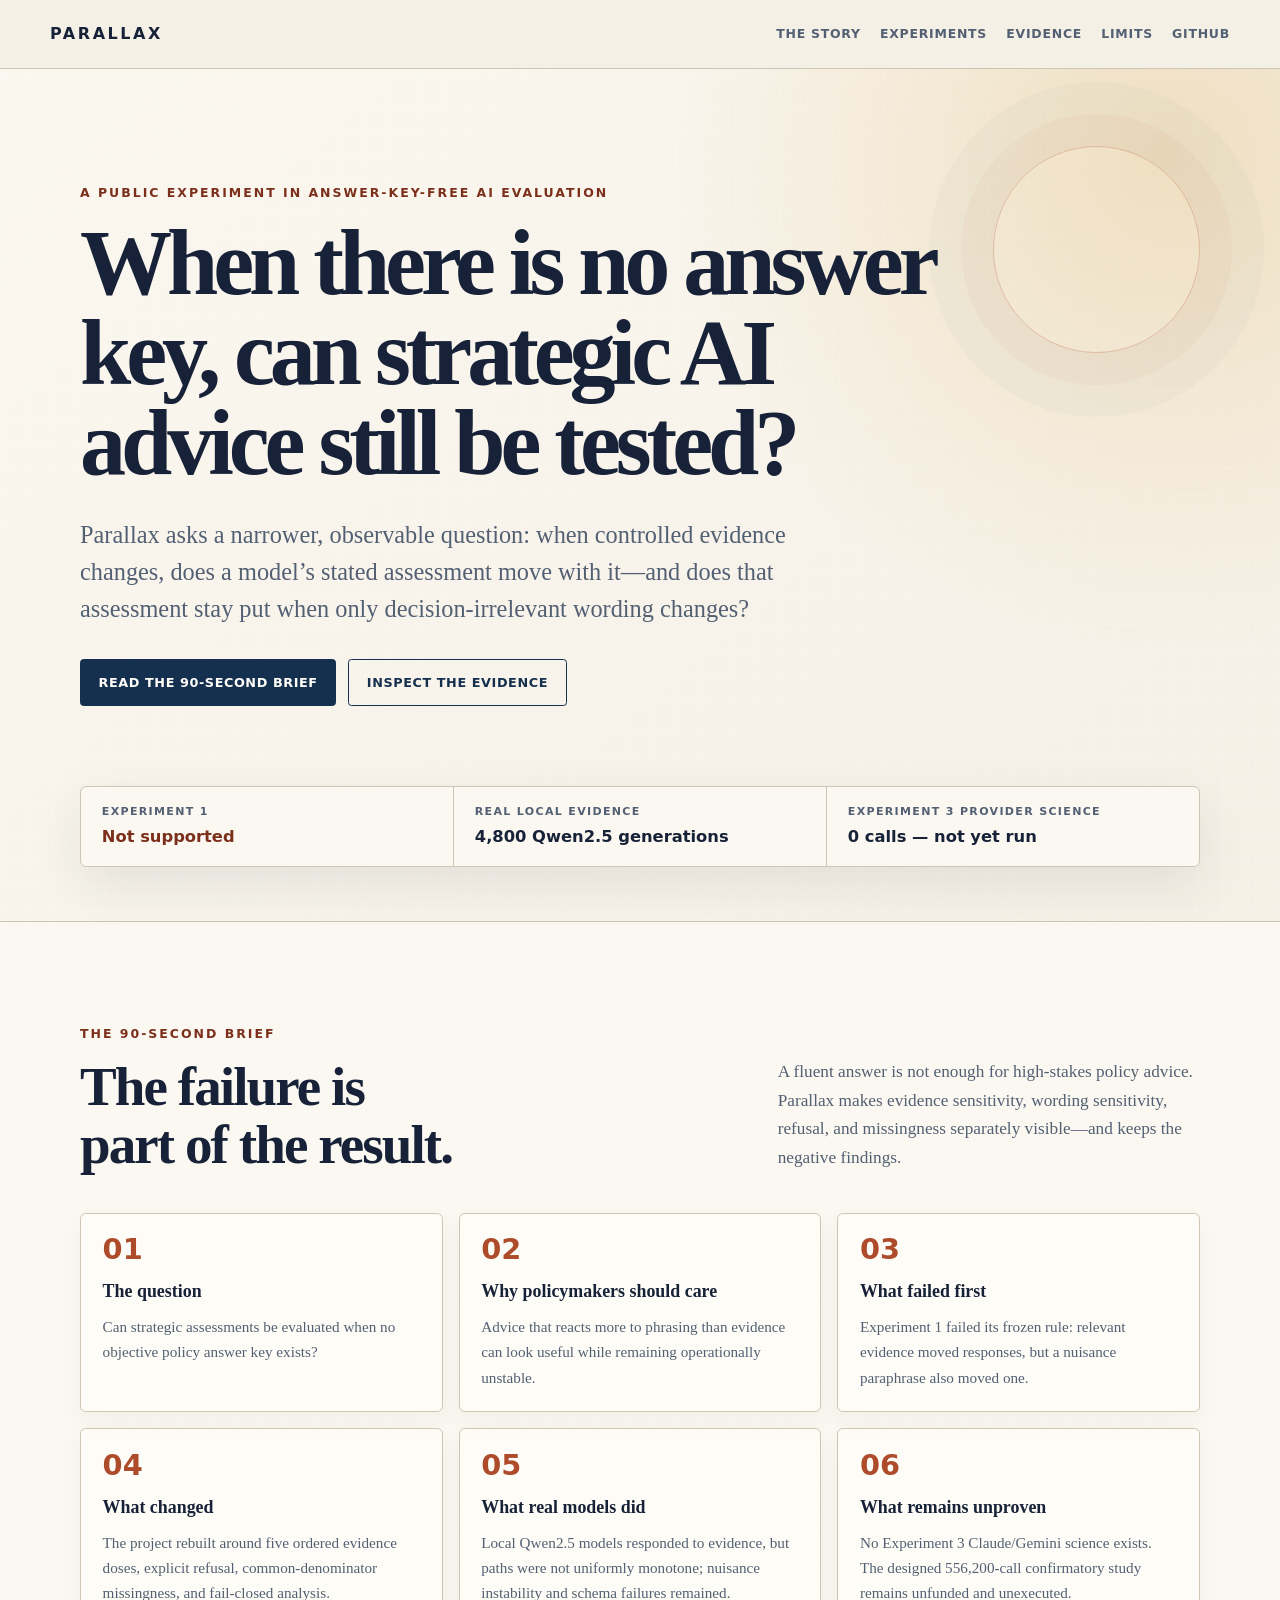
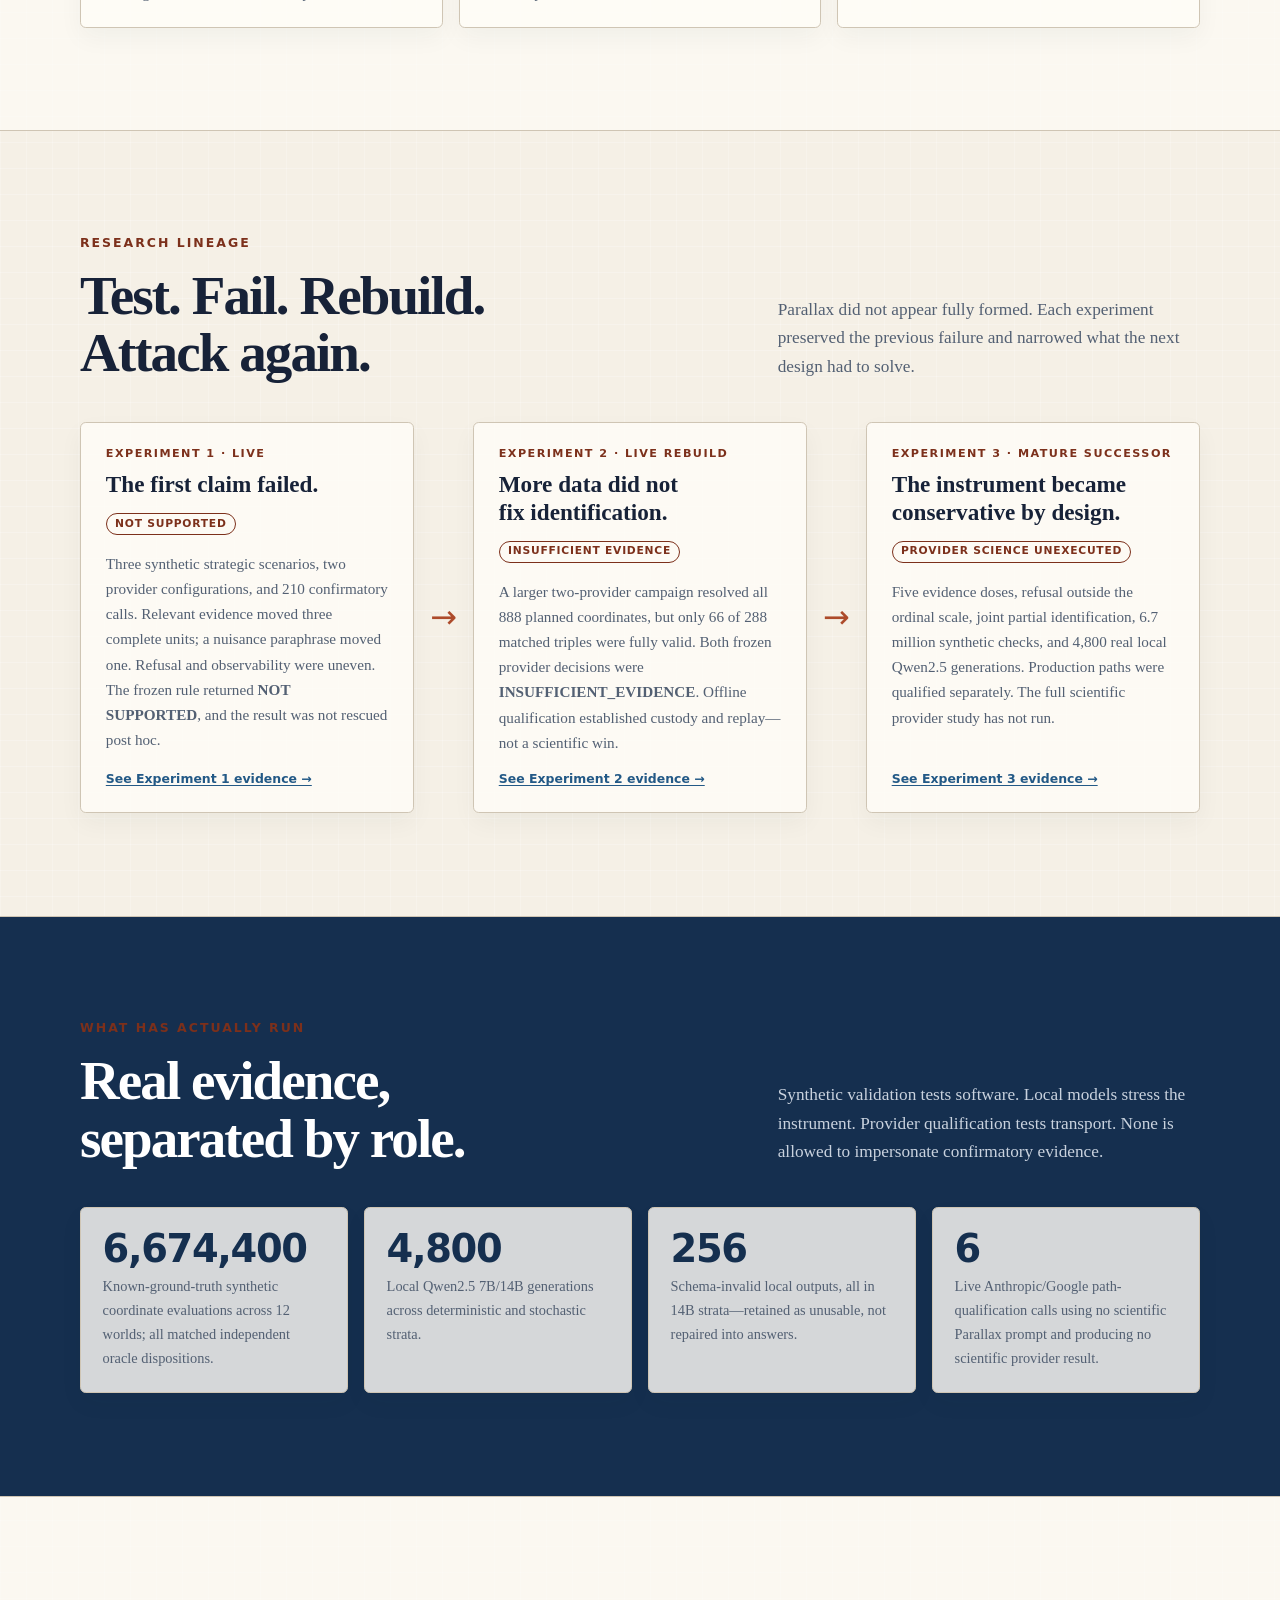
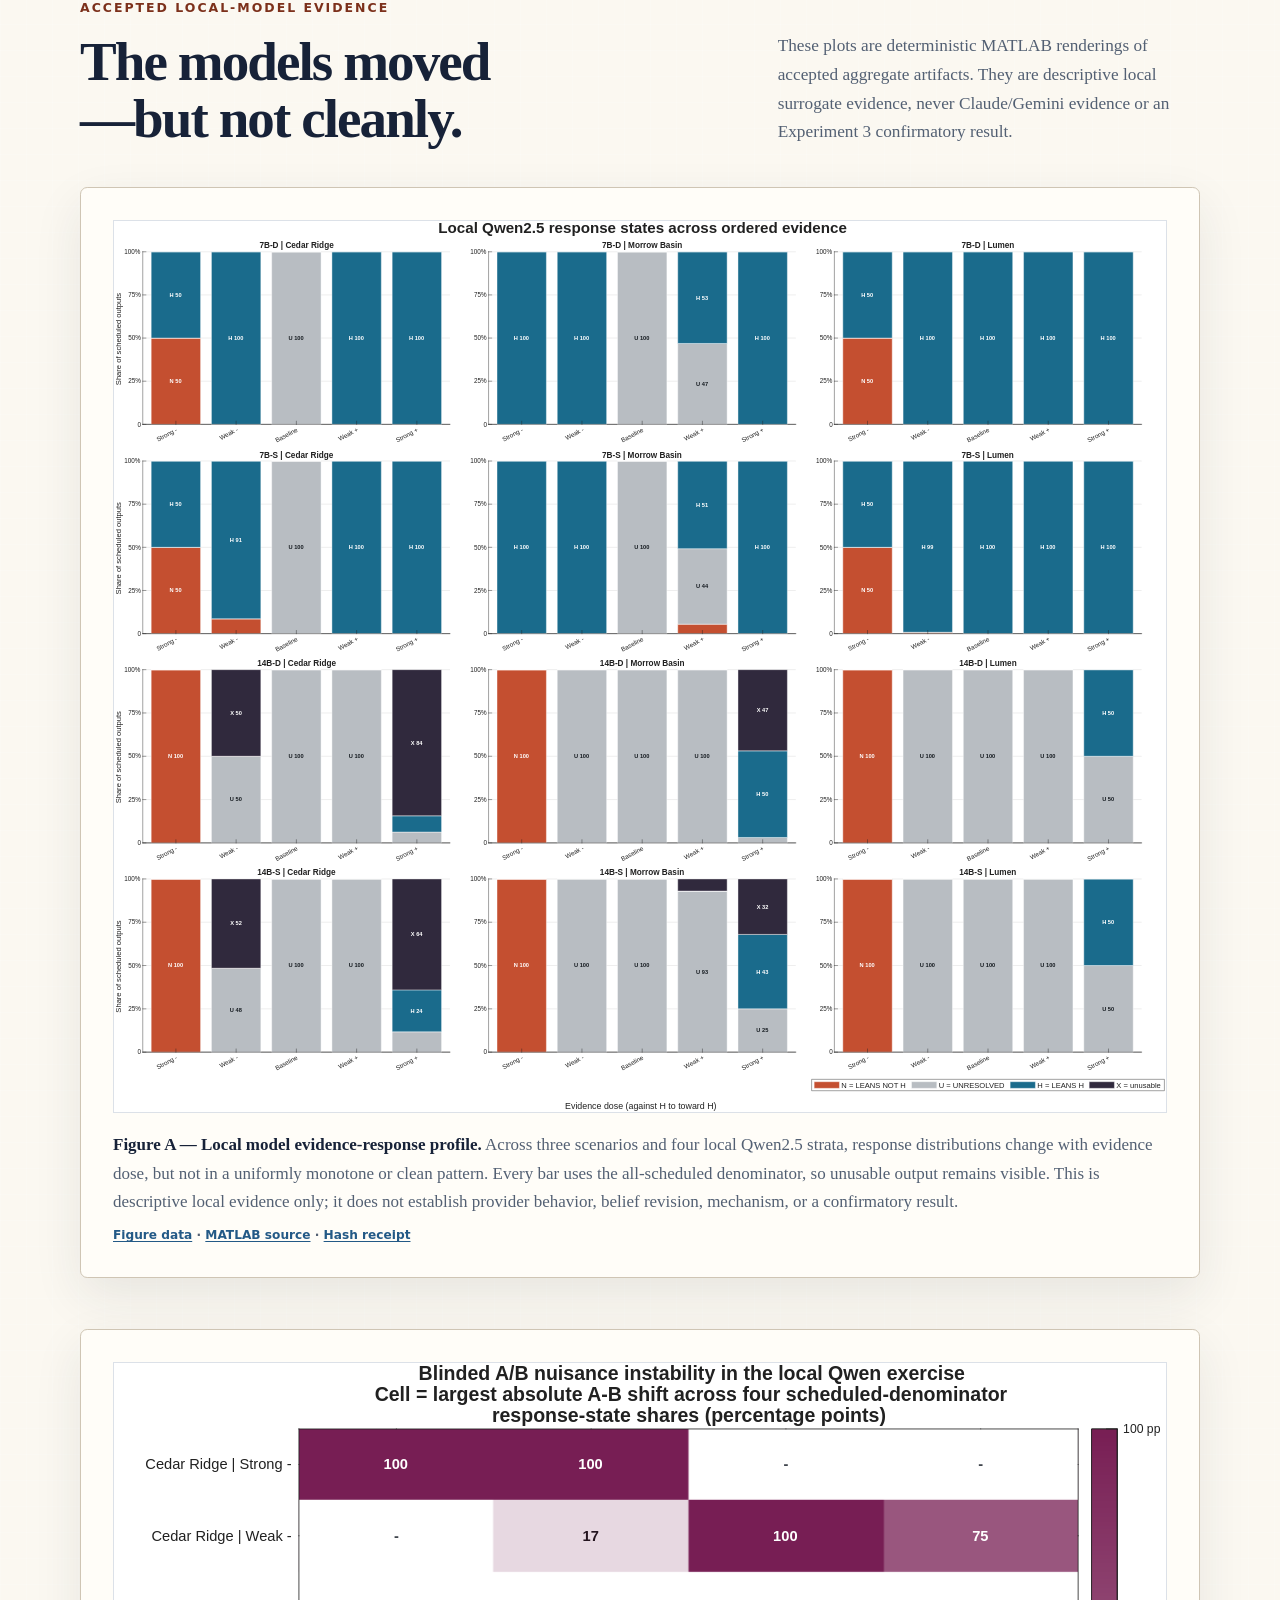
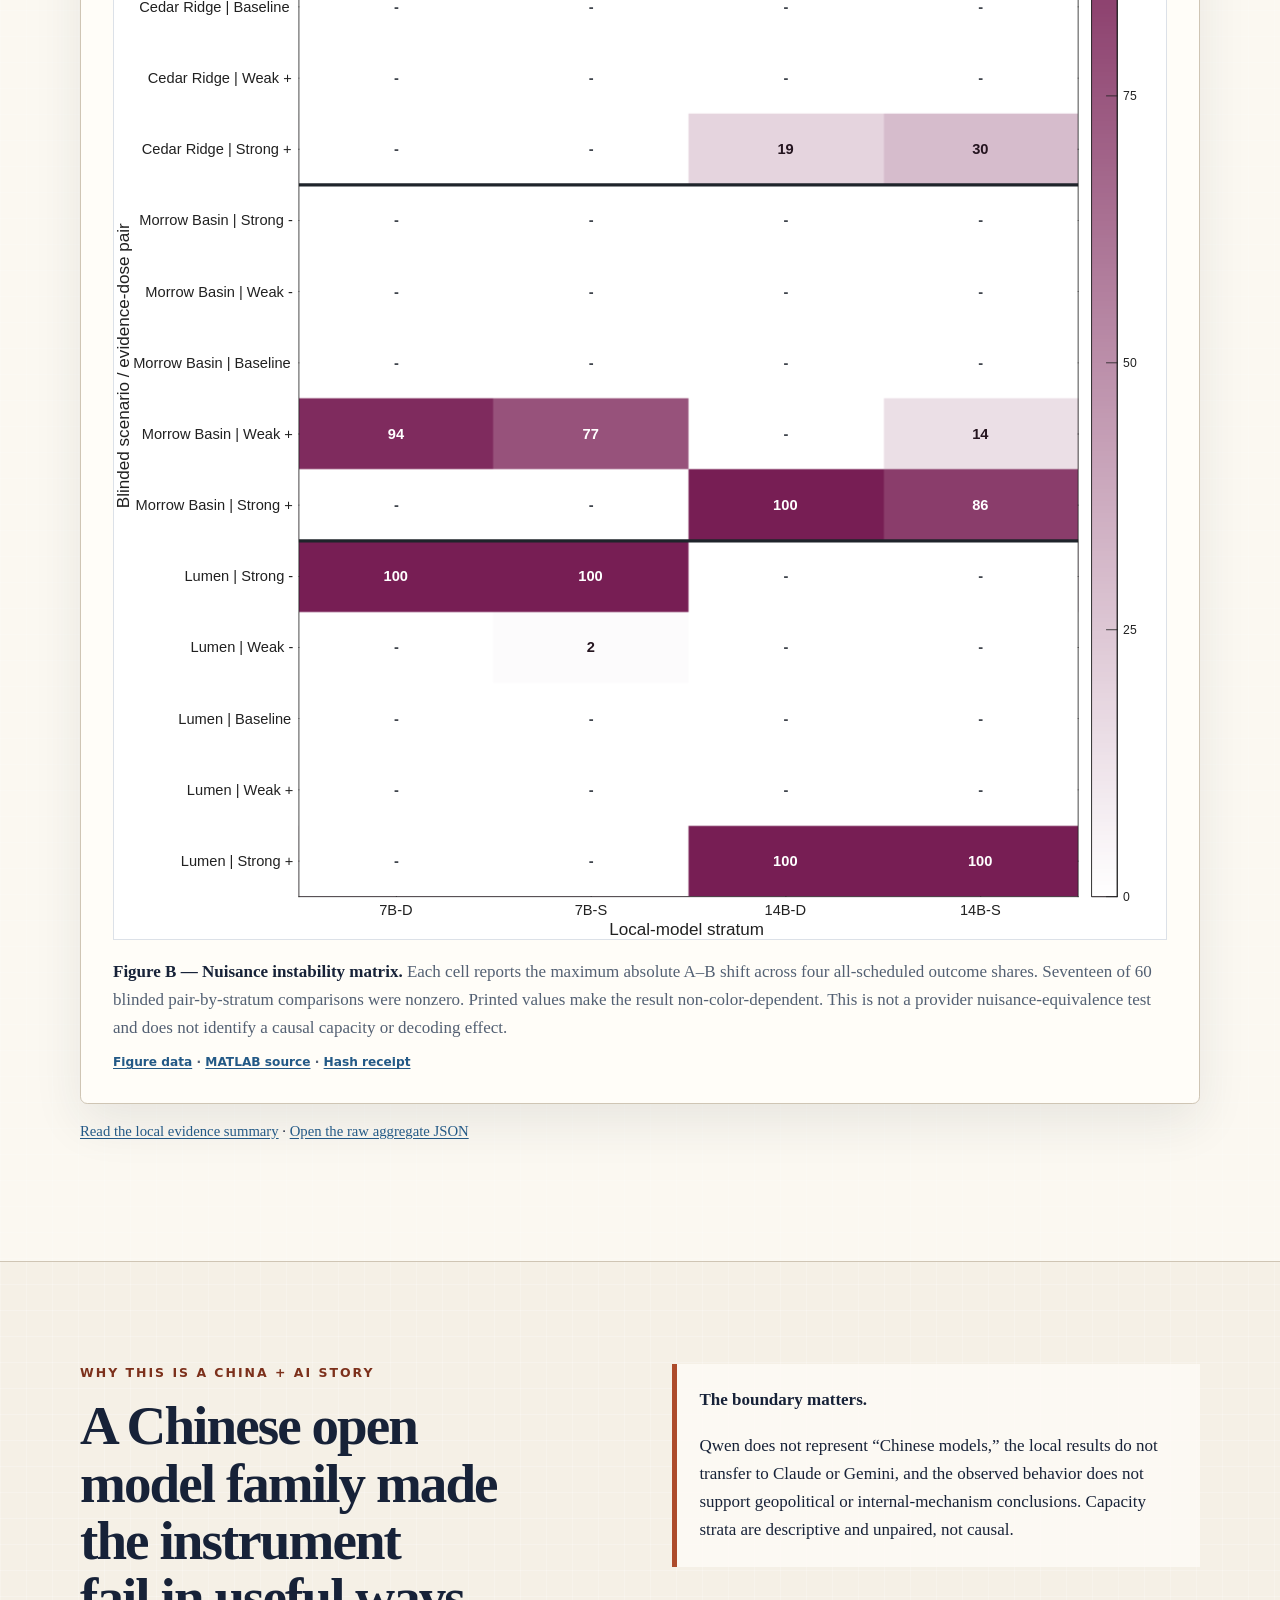
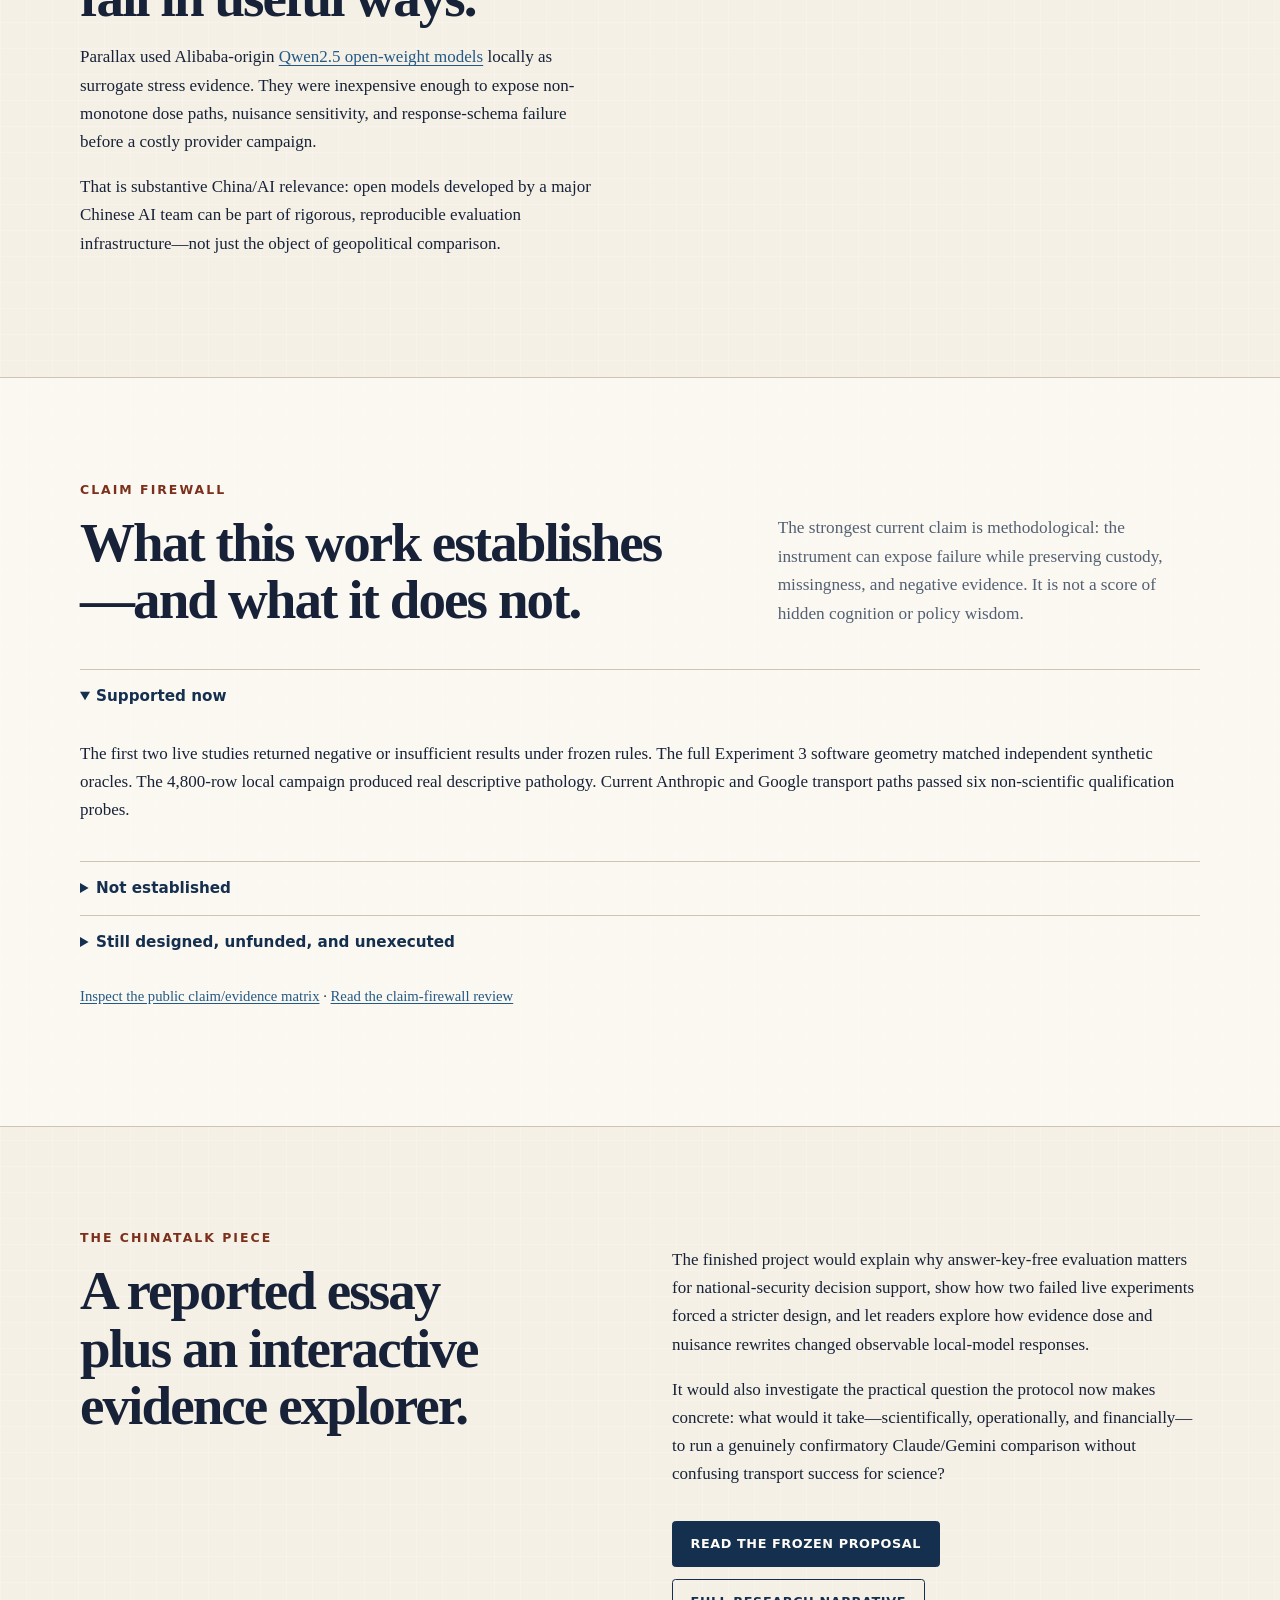
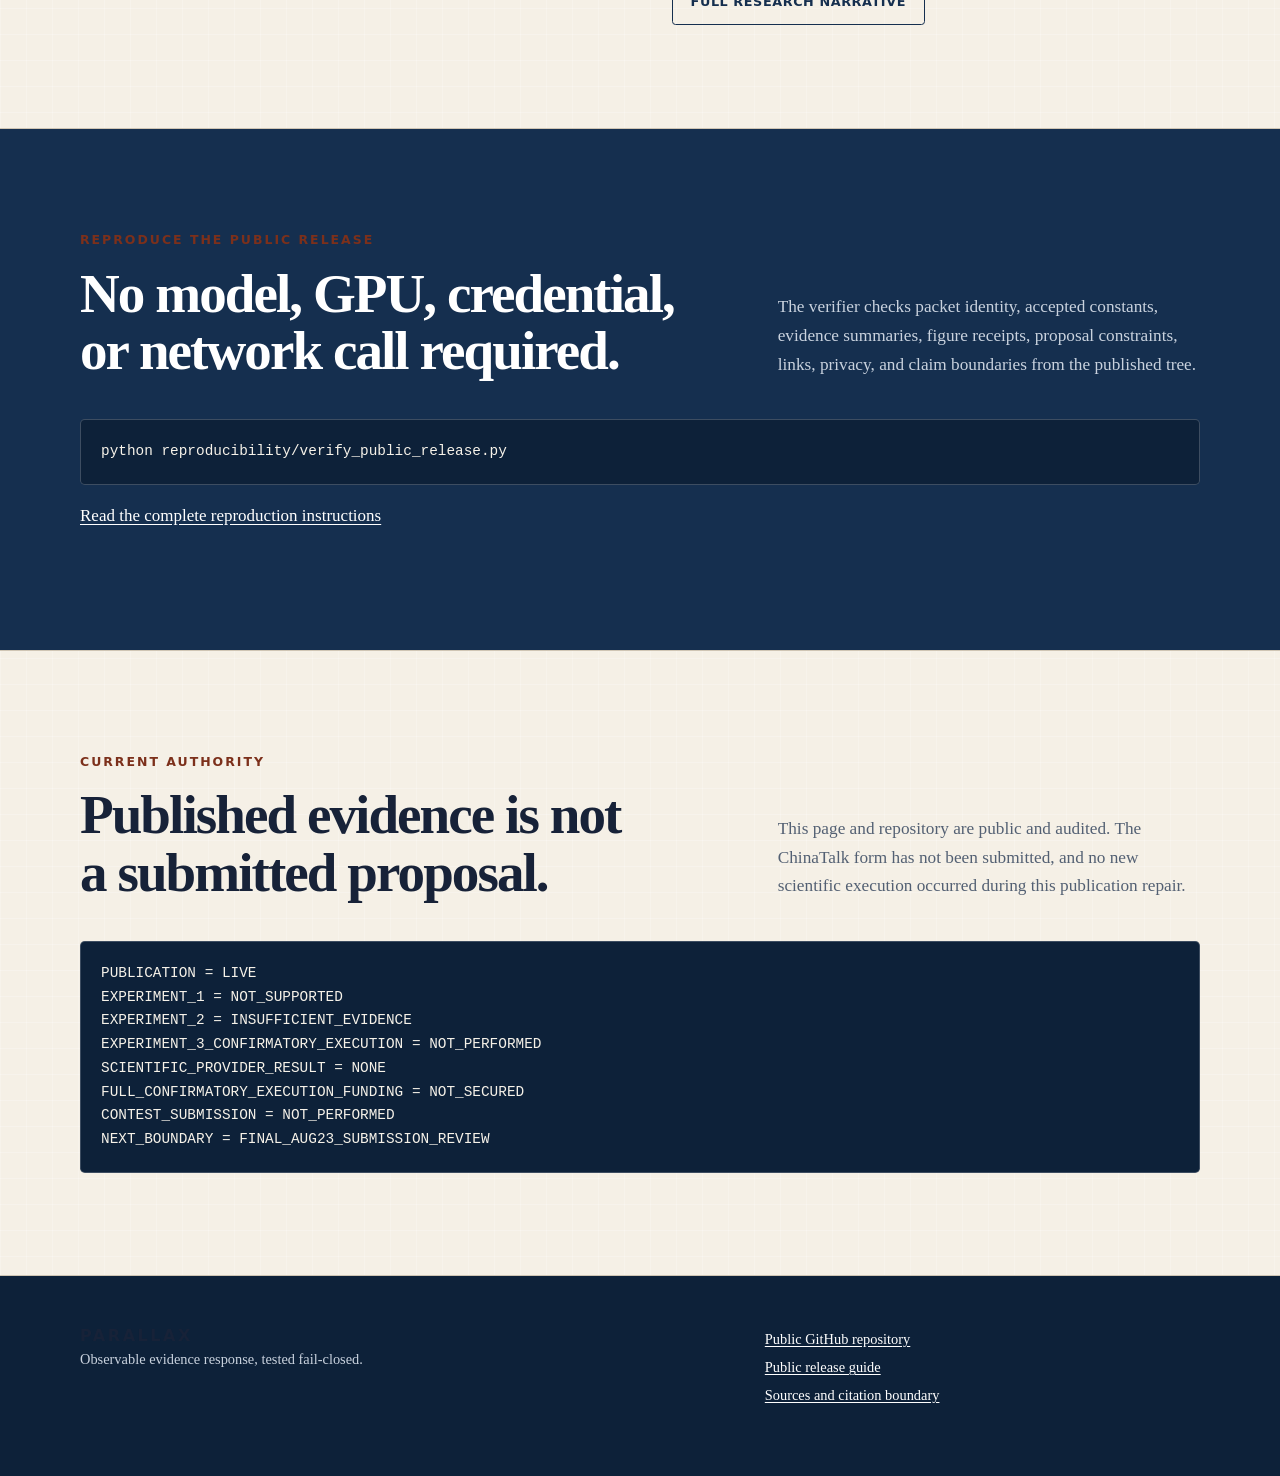
==== index.html @ fa9ca97a "Link the local evidence reader from the homepage" ====
<!doctype html>
<html lang="en">
<head>
  <meta charset="utf-8">
  <meta name="viewport" content="width=device-width, initial-scale=1">
  <title>Parallax — Stress-testing strategic AI advice without an answer key</title>
  <meta name="description" content="Parallax tests whether strategic AI assessments move with relevant evidence, remain stable under irrelevant rewrites, and fail visibly when unavailable. Follow three experiments, including two negative live results and 4,800 local Qwen2.5 generations.">
  <meta name="robots" content="index,follow,max-image-preview:large">
  <link rel="canonical" href="https://parallax.midex.app/">
  <link rel="stylesheet" href="styles.css">
  <meta property="og:type" content="website">
  <meta property="og:site_name" content="Parallax">
  <meta property="og:title" content="No answer key: stress-testing strategic AI advice">
  <meta property="og:description" content="A public, falsifiable research story: two live studies that did not support their claims, a rebuilt five-dose instrument, and 4,800 local Qwen2.5 generations.">
  <meta property="og:url" content="https://parallax.midex.app/">
  <meta property="og:image" content="https://parallax.midex.app/figures/social-preview.png">
  <meta property="og:image:alt" content="Parallax: stress-testing strategic AI advice without an answer key">
  <meta property="og:image:width" content="1218">
  <meta property="og:image:height" content="661">
  <meta name="twitter:card" content="summary_large_image">
  <meta name="twitter:title" content="No answer key: stress-testing strategic AI advice">
  <meta name="twitter:description" content="Two negative live studies, a rebuilt evaluation, and 4,800 local Qwen2.5 generations—published with reproducible evidence and explicit claim limits.">
  <meta name="twitter:image" content="https://parallax.midex.app/figures/social-preview.png">
  <script type="application/ld+json">
  {
    "@context": "https://schema.org",
    "@type": "ResearchProject",
    "name": "Parallax",
    "url": "https://parallax.midex.app/",
    "description": "A governed evaluation project testing observable directional response to ordered evidence under nuisance rewrites and conservative unavailability handling.",
    "sameAs": ["https://github.com/kevinadriancervantes/parallax"],
    "keywords": ["AI evaluation", "strategic advice", "Qwen2.5", "partial identification", "reproducible research"]
  }
  </script>
</head>
<body>
  <a class="skip-link" href="#main">Skip to the research story</a>
  <header class="site-header">
    <div class="nav-shell">
      <a class="brand" href="/">Parallax</a>
      <nav class="primary-nav" aria-label="Primary navigation">
        <a href="#story">The story</a>
        <a href="#lineage">Experiments</a>
        <a href="#evidence">Evidence</a>
        <a href="#limits">Limits</a>
        <a href="https://github.com/kevinadriancervantes/parallax">GitHub</a>
      </nav>
    </div>
  </header>

  <main id="main">
    <section class="hero">
      <div class="shell">
        <p class="kicker">A public experiment in answer-key-free AI evaluation</p>
        <h1>When there is no answer key, can strategic AI advice still be tested?</h1>
        <p class="lede">Parallax asks a narrower, observable question: when controlled evidence changes, does a model’s stated assessment move with it—and does that assessment stay put when only decision-irrelevant wording changes?</p>
        <div class="actions">
          <a class="button" href="#story">Read the 90-second brief</a>
          <a class="button secondary" href="https://github.com/kevinadriancervantes/parallax">Inspect the evidence</a>
        </div>
        <div class="result-strip" aria-label="Key project status">
          <div>
            <span class="label">Experiment 1</span>
            <strong class="negative">Not supported</strong>
          </div>
          <div>
            <span class="label">Real local evidence</span>
            <strong>4,800 Qwen2.5 generations</strong>
          </div>
          <div>
            <span class="label">Experiment 3 provider science</span>
            <strong>0 calls — not yet run</strong>
          </div>
        </div>
      </div>
    </section>

    <section class="section tint" id="story">
      <div class="shell">
        <div class="section-heading">
          <div>
            <p class="kicker">The 90-second brief</p>
            <h2>The failure is part of the result.</h2>
          </div>
          <p class="section-intro">A fluent answer is not enough for high-stakes policy advice. Parallax makes evidence sensitivity, wording sensitivity, refusal, and missingness separately visible—and keeps the negative findings.</p>
        </div>
        <div class="brief-grid">
          <article class="brief-card">
            <span class="number" aria-hidden="true">01</span>
            <h3>The question</h3>
            <p>Can strategic assessments be evaluated when no objective policy answer key exists?</p>
          </article>
          <article class="brief-card">
            <span class="number" aria-hidden="true">02</span>
            <h3>Why policymakers should care</h3>
            <p>Advice that reacts more to phrasing than evidence can look useful while remaining operationally unstable.</p>
          </article>
          <article class="brief-card">
            <span class="number" aria-hidden="true">03</span>
            <h3>What failed first</h3>
            <p>Experiment 1 failed its frozen rule: relevant evidence moved responses, but a nuisance paraphrase also moved one.</p>
          </article>
          <article class="brief-card">
            <span class="number" aria-hidden="true">04</span>
            <h3>What changed</h3>
            <p>The project rebuilt around five ordered evidence doses, explicit refusal, common-denominator missingness, and fail-closed analysis.</p>
          </article>
          <article class="brief-card">
            <span class="number" aria-hidden="true">05</span>
            <h3>What real models did</h3>
            <p>Local Qwen2.5 models responded to evidence, but paths were not uniformly monotone; nuisance instability and schema failures remained.</p>
          </article>
          <article class="brief-card">
            <span class="number" aria-hidden="true">06</span>
            <h3>What remains unproven</h3>
            <p>No Experiment 3 Claude/Gemini science exists. The designed 556,200-call confirmatory study remains unfunded and unexecuted.</p>
          </article>
        </div>
      </div>
    </section>

    <section class="section" id="lineage">
      <div class="shell">
        <div class="section-heading">
          <div>
            <p class="kicker">Research lineage</p>
            <h2>Test. Fail. Rebuild. Attack again.</h2>
          </div>
          <p class="section-intro">Parallax did not appear fully formed. Each experiment preserved the previous failure and narrowed what the next design had to solve.</p>
        </div>
        <div class="lineage" role="list" aria-label="Experiment 1 through Experiment 3 lineage">
          <article class="experiment-card" role="listitem">
            <span class="experiment-number">Experiment 1 · live</span>
            <h3>The first claim failed.</h3>
            <span class="status-pill">Not supported</span>
            <p>Three synthetic strategic scenarios, two provider configurations, and 210 confirmatory calls. Relevant evidence moved three complete units; a nuisance paraphrase moved one. Refusal and observability were uneven. The frozen rule returned <strong>NOT SUPPORTED</strong>, and the result was not rescued post hoc.</p>
            <a href="experiments/experiment-1/">See Experiment 1 evidence →</a>
          </article>
          <span class="lineage-arrow" aria-hidden="true">→</span>
          <article class="experiment-card" role="listitem">
            <span class="experiment-number">Experiment 2 · live rebuild</span>
            <h3>More data did not fix identification.</h3>
            <span class="status-pill">Insufficient evidence</span>
            <p>A larger two-provider campaign resolved all 888 planned coordinates, but only 66 of 288 matched triples were fully valid. Both frozen provider decisions were <strong>INSUFFICIENT_EVIDENCE</strong>. Offline qualification established custody and replay—not a scientific win.</p>
            <a href="experiments/experiment-2/">See Experiment 2 evidence →</a>
          </article>
          <span class="lineage-arrow" aria-hidden="true">→</span>
          <article class="experiment-card" role="listitem">
            <span class="experiment-number">Experiment 3 · mature successor</span>
            <h3>The instrument became conservative by design.</h3>
            <span class="status-pill">Provider science unexecuted</span>
            <p>Five evidence doses, refusal outside the ordinal scale, joint partial identification, 6.7 million synthetic checks, and 4,800 real local Qwen2.5 generations. Production paths were qualified separately. The full scientific provider study has not run.</p>
            <a href="experiments/experiment-3/">See Experiment 3 evidence →</a>
          </article>
        </div>
      </div>
    </section>

    <section class="section dark" id="ran">
      <div class="shell">
        <div class="section-heading">
          <div>
            <p class="kicker">What has actually run</p>
            <h2>Real evidence, separated by role.</h2>
          </div>
          <p class="section-intro">Synthetic validation tests software. Local models stress the instrument. Provider qualification tests transport. None is allowed to impersonate confirmatory evidence.</p>
        </div>
        <div class="facts-grid">
          <article class="fact-card"><strong>6,674,400</strong><p>Known-ground-truth synthetic coordinate evaluations across 12 worlds; all matched independent oracle dispositions.</p></article>
          <article class="fact-card"><strong>4,800</strong><p>Local Qwen2.5 7B/14B generations across deterministic and stochastic strata.</p></article>
          <article class="fact-card"><strong>256</strong><p>Schema-invalid local outputs, all in 14B strata—retained as unusable, not repaired into answers.</p></article>
          <article class="fact-card"><strong>6</strong><p>Live Anthropic/Google path-qualification calls using no scientific Parallax prompt and producing no scientific provider result.</p></article>
        </div>
      </div>
    </section>

    <section class="section tint" id="evidence">
      <div class="shell">
        <div class="section-heading">
          <div>
            <p class="kicker">Accepted local-model evidence</p>
            <h2>The models moved—but not cleanly.</h2>
          </div>
          <p class="section-intro">These plots are deterministic MATLAB renderings of accepted aggregate artifacts. They are descriptive local surrogate evidence, never Claude/Gemini evidence or an Experiment 3 confirmatory result.</p>
        </div>
        <div class="figure-stack">
          <figure class="evidence-figure">
            <a href="figures/local-model-evidence-response-profile.svg" aria-label="Open Figure A at full resolution"><img src="figures/local-model-evidence-response-profile.svg" alt="Twelve stacked-bar panels show substantive response shares and unusable output over five ordered evidence doses for three scenarios and four Qwen2.5 strata. Paths differ by scenario and stratum and are not uniformly monotone."></a>
            <figcaption><strong>Figure A — Local model evidence-response profile.</strong> Across three scenarios and four local Qwen2.5 strata, response distributions change with evidence dose, but not in a uniformly monotone or clean pattern. Every bar uses the all-scheduled denominator, so unusable output remains visible. This is descriptive local evidence only; it does not establish provider behavior, belief revision, mechanism, or a confirmatory result.
              <div class="figure-links"><a href="figures/data/local-model-evidence-response-profile.csv">Figure data</a> · <a href="figures/matlab/build_evidence_figures.m">MATLAB source</a> · <a href="figures/data/figure-data-receipt.json">Hash receipt</a></div>
            </figcaption>
          </figure>
          <figure class="evidence-figure">
            <a href="figures/nuisance-instability-matrix.svg" aria-label="Open Figure B at full resolution"><img src="figures/nuisance-instability-matrix.svg" alt="A fifteen-row by four-column matrix shows maximum response-share shifts between blinded A and B nuisance variants. Seventeen of sixty cells are nonzero, with labels printed in every cell so interpretation does not rely on color alone."></a>
            <figcaption><strong>Figure B — Nuisance instability matrix.</strong> Each cell reports the maximum absolute A–B shift across four all-scheduled outcome shares. Seventeen of 60 blinded pair-by-stratum comparisons were nonzero. Printed values make the result non-color-dependent. This is not a provider nuisance-equivalence test and does not identify a causal capacity or decoding effect.
              <div class="figure-links"><a href="figures/data/nuisance-instability-matrix.csv">Figure data</a> · <a href="figures/matlab/build_evidence_figures.m">MATLAB source</a> · <a href="figures/data/figure-data-receipt.json">Hash receipt</a></div>
            </figcaption>
          </figure>
        </div>
        <p class="compact"><a href="evidence/local-surrogate-summary/">Read the local evidence summary</a> · <a href="evidence/local-surrogate-summary.json">Open the raw aggregate JSON</a></p>
      </div>
    </section>

    <section class="section" id="china">
      <div class="shell two-column">
        <div>
          <p class="kicker">Why this is a China + AI story</p>
          <h2>A Chinese open model family made the instrument fail in useful ways.</h2>
          <p>Parallax used Alibaba-origin <a href="https://qwenlm.github.io/blog/qwen2.5/">Qwen2.5 open-weight models</a> locally as surrogate stress evidence. They were inexpensive enough to expose non-monotone dose paths, nuisance sensitivity, and response-schema failure before a costly provider campaign.</p>
          <p>That is substantive China/AI relevance: open models developed by a major Chinese AI team can be part of rigorous, reproducible evaluation infrastructure—not just the object of geopolitical comparison.</p>
        </div>
        <aside class="callout" aria-label="China and Qwen claim boundary">
          <p><strong>The boundary matters.</strong></p>
          <p>Qwen does not represent “Chinese models,” the local results do not transfer to Claude or Gemini, and the observed behavior does not support geopolitical or internal-mechanism conclusions. Capacity strata are descriptive and unpaired, not causal.</p>
        </aside>
      </div>
    </section>

    <section class="section tint" id="limits">
      <div class="shell">
        <div class="section-heading">
          <div>
            <p class="kicker">Claim firewall</p>
            <h2>What this work establishes—and what it does not.</h2>
          </div>
          <p class="section-intro">The strongest current claim is methodological: the instrument can expose failure while preserving custody, missingness, and negative evidence. It is not a score of hidden cognition or policy wisdom.</p>
        </div>
        <details open>
          <summary>Supported now</summary>
          <div><p>The first two live studies returned negative or insufficient results under frozen rules. The full Experiment 3 software geometry matched independent synthetic oracles. The 4,800-row local campaign produced real descriptive pathology. Current Anthropic and Google transport paths passed six non-scientific qualification probes.</p></div>
        </details>
        <details>
          <summary>Not established</summary>
          <div><p>Parallax does not measure hidden belief, truth, internal reasoning, general strategic competence, or correct policy. Claude and Gemini have no Experiment 3 scientific result. Qwen is not confirmatory evidence. Larger model capacity is not a demonstrated causal factor. Surface-cue concordance does not identify mechanism.</p></div>
        </details>
        <details>
          <summary>Still designed, unfunded, and unexecuted</summary>
          <div><p>The reference confirmatory plan separates two providers across 30 cells each, with <code>N=9270</code> per cell, <code>M=210</code> simultaneous scalar supports, 278,100 calls per provider, and 556,200 calls total. It makes no full-joint power claim. Funding and account capacity are prerequisites for execution, not evidence that execution occurred.</p></div>
        </details>
        <p class="compact"><a href="governance/claim-evidence-matrix.csv">Inspect the public claim/evidence matrix</a> · <a href="governance/claim-firewall/">Read the claim-firewall review</a></p>
      </div>
    </section>

    <section class="section" id="commission">
      <div class="shell two-column">
        <div>
          <p class="kicker">The ChinaTalk piece</p>
          <h2>A reported essay plus an interactive evidence explorer.</h2>
        </div>
        <div>
          <p>The finished project would explain why answer-key-free evaluation matters for national-security decision support, show how two failed live experiments forced a stricter design, and let readers explore how evidence dose and nuisance rewrites changed observable local-model responses.</p>
          <p>It would also investigate the practical question the protocol now makes concrete: what would it take—scientifically, operationally, and financially—to run a genuinely confirmatory Claude/Gemini comparison without confusing transport success for science?</p>
          <div class="actions"><a class="button" href="proposal/">Read the frozen proposal</a><a class="button secondary" href="research/narrative/">Full research narrative</a></div>
        </div>
      </div>
    </section>

    <section class="section dark" id="reproduce">
      <div class="shell">
        <div class="section-heading">
          <div>
            <p class="kicker">Reproduce the public release</p>
            <h2>No model, GPU, credential, or network call required.</h2>
          </div>
          <p class="section-intro">The verifier checks packet identity, accepted constants, evidence summaries, figure receipts, proposal constraints, links, privacy, and claim boundaries from the published tree.</p>
        </div>
        <pre class="status-block" aria-label="Reproduction command">python reproducibility/verify_public_release.py</pre>
        <p><a href="reproduce/">Read the complete reproduction instructions</a></p>
      </div>
    </section>

    <section class="section" id="status">
      <div class="shell">
        <div class="section-heading">
          <div>
            <p class="kicker">Current authority</p>
            <h2>Published evidence is not a submitted proposal.</h2>
          </div>
          <p class="section-intro">This page and repository are public and audited. The ChinaTalk form has not been submitted, and no new scientific execution occurred during this publication repair.</p>
        </div>
        <pre class="status-block">PUBLICATION = LIVE
EXPERIMENT_1 = NOT_SUPPORTED
EXPERIMENT_2 = INSUFFICIENT_EVIDENCE
EXPERIMENT_3_CONFIRMATORY_EXECUTION = NOT_PERFORMED
SCIENTIFIC_PROVIDER_RESULT = NONE
FULL_CONFIRMATORY_EXECUTION_FUNDING = NOT_SECURED
CONTEST_SUBMISSION = NOT_PERFORMED
NEXT_BOUNDARY = FINAL_AUG23_SUBMISSION_REVIEW</pre>
      </div>
    </section>
  </main>

  <footer class="footer">
    <div class="shell footer-grid">
      <div>
        <p class="brand">Parallax</p>
        <p>Observable evidence response, tested fail-closed.</p>
      </div>
      <div>
        <p><a href="https://github.com/kevinadriancervantes/parallax">Public GitHub repository</a></p>
        <p><a href="README.md">Public release guide</a></p>
        <p><a href="governance/sources.md">Sources and citation boundary</a></p>
      </div>
    </div>
  </footer>
</body>
</html>
---- styles.css ----
:root {
  color-scheme: light;
  --paper: #f5f0e6;
  --paper-deep: #e8dfce;
  --ink: #172238;
  --ink-soft: #536073;
  --navy: #152f4f;
  --navy-bright: #235986;
  --rust: #ad4b2b;
  --rust-dark: #7c301b;
  --gold: #d9aa55;
  --white: #fffdf8;
  --green: #416a55;
  --line: #cfc5b4;
  --shadow: 0 18px 50px rgba(28, 39, 53, .09);
}

* { box-sizing: border-box; }

html {
  scroll-behavior: smooth;
  scroll-padding-top: 5rem;
}

body {
  margin: 0;
  color: var(--ink);
  background:
    linear-gradient(rgba(255,255,255,.23) 1px, transparent 1px),
    linear-gradient(90deg, rgba(255,255,255,.18) 1px, transparent 1px),
    var(--paper);
  background-size: 26px 26px;
  font: 17px/1.66 Georgia, "Times New Roman", serif;
  text-rendering: optimizeLegibility;
}

a { color: var(--navy-bright); text-underline-offset: .16em; }
a:hover { color: var(--rust); }
a:focus-visible, button:focus-visible, summary:focus-visible {
  outline: 3px solid var(--gold);
  outline-offset: 3px;
}

img, svg { max-width: 100%; height: auto; }

.skip-link {
  position: fixed;
  left: 1rem;
  top: -5rem;
  z-index: 100;
  padding: .65rem 1rem;
  background: var(--white);
  color: var(--ink);
  border: 2px solid var(--rust);
  border-radius: .25rem;
}

.skip-link:focus { top: 1rem; }

.site-header {
  position: sticky;
  top: 0;
  z-index: 20;
  background: rgba(245, 240, 230, .95);
  border-bottom: 1px solid var(--line);
  backdrop-filter: blur(12px);
}

.nav-shell {
  width: min(1180px, calc(100% - 2.4rem));
  min-height: 4.25rem;
  margin: 0 auto;
  display: flex;
  align-items: center;
  justify-content: space-between;
  gap: 1.5rem;
}

.brand {
  color: var(--ink);
  font: 800 1rem/1 system-ui, -apple-system, "Segoe UI", sans-serif;
  letter-spacing: .16em;
  text-decoration: none;
  text-transform: uppercase;
  white-space: nowrap;
}

.primary-nav {
  display: flex;
  align-items: center;
  flex-wrap: wrap;
  justify-content: flex-end;
  gap: .35rem 1.2rem;
  font: 650 .78rem/1.25 system-ui, -apple-system, "Segoe UI", sans-serif;
  letter-spacing: .06em;
  text-transform: uppercase;
}

.primary-nav a { color: var(--ink-soft); text-decoration: none; }
.primary-nav a:hover { color: var(--rust); }

main { overflow: hidden; }

.shell {
  width: min(1120px, calc(100% - 2.4rem));
  margin-inline: auto;
}

.hero {
  position: relative;
  padding: clamp(4rem, 9vw, 8rem) 0 3.4rem;
  background:
    radial-gradient(circle at 91% 10%, rgba(217,170,85,.28), transparent 31rem),
    linear-gradient(140deg, rgba(255,253,248,.55), rgba(245,240,230,.2));
  border-bottom: 1px solid var(--line);
}

.hero::after {
  content: "";
  position: absolute;
  right: max(2rem, calc((100vw - 1120px) / 2));
  top: 4.8rem;
  width: clamp(7rem, 16vw, 13rem);
  aspect-ratio: 1;
  border: 1px solid rgba(173, 75, 43, .28);
  border-radius: 50%;
  box-shadow: 0 0 0 2rem rgba(173,75,43,.035), 0 0 0 4rem rgba(21,47,79,.025);
  pointer-events: none;
}

.kicker {
  margin: 0 0 1rem;
  color: var(--rust-dark);
  font: 800 .78rem/1.4 system-ui, -apple-system, "Segoe UI", sans-serif;
  letter-spacing: .16em;
  text-transform: uppercase;
}

h1, h2, h3 {
  color: var(--ink);
  font-family: Georgia, "Times New Roman", serif;
  text-wrap: balance;
}

h1 {
  max-width: 900px;
  margin: 0;
  font-size: clamp(2.75rem, 7.2vw, 6.35rem);
  line-height: .98;
  letter-spacing: -.055em;
}

.hero .lede {
  max-width: 790px;
  margin: 1.7rem 0 0;
  color: var(--ink-soft);
  font-size: clamp(1.17rem, 2vw, 1.52rem);
  line-height: 1.53;
}

.actions {
  display: flex;
  flex-wrap: wrap;
  gap: .75rem;
  margin-top: 2rem;
}

.button {
  display: inline-flex;
  align-items: center;
  justify-content: center;
  min-height: 2.9rem;
  padding: .7rem 1.1rem;
  border: 1px solid var(--navy);
  border-radius: .22rem;
  background: var(--navy);
  color: var(--white);
  font: 750 .8rem/1.25 system-ui, -apple-system, "Segoe UI", sans-serif;
  letter-spacing: .045em;
  text-decoration: none;
  text-transform: uppercase;
}

.button:hover { background: var(--rust-dark); border-color: var(--rust-dark); color: white; }
.button.secondary { background: transparent; color: var(--navy); }
.button.secondary:hover { background: var(--white); color: var(--rust-dark); }

.result-strip {
  display: grid;
  grid-template-columns: repeat(3, 1fr);
  gap: 1px;
  margin-top: clamp(3rem, 7vw, 5rem);
  overflow: hidden;
  border: 1px solid var(--line);
  border-radius: .4rem;
  background: var(--line);
  box-shadow: var(--shadow);
}

.result-strip > div {
  min-width: 0;
  padding: 1.15rem 1.3rem;
  background: rgba(255,253,248,.92);
}

.result-strip .label,
.eyebrow {
  display: block;
  margin-bottom: .35rem;
  color: var(--ink-soft);
  font: 750 .69rem/1.35 system-ui, -apple-system, "Segoe UI", sans-serif;
  letter-spacing: .12em;
  text-transform: uppercase;
}

.result-strip strong {
  display: block;
  color: var(--ink);
  font: 800 1.02rem/1.35 system-ui, -apple-system, "Segoe UI", sans-serif;
}

.negative { color: var(--rust-dark) !important; }

.section {
  padding: clamp(4.2rem, 8vw, 7rem) 0;
  border-bottom: 1px solid var(--line);
}

.section.tint { background: rgba(255,253,248,.6); }
.section.dark { background: var(--navy); color: #e9edf2; }
.section.dark h2, .section.dark h3, .section.dark a { color: white; }
.section.dark .section-intro, .section.dark .muted { color: #c9d2de; }

.section-heading {
  display: grid;
  grid-template-columns: minmax(0, 1fr) minmax(18rem, .65fr);
  gap: 3rem;
  align-items: end;
  margin-bottom: 2.5rem;
}

h2 {
  margin: 0;
  font-size: clamp(2.15rem, 4.3vw, 4rem);
  line-height: 1.04;
  letter-spacing: -.035em;
}

h3 {
  margin: 0 0 .7rem;
  font-size: 1.45rem;
  line-height: 1.2;
}

.section-intro {
  margin: 0;
  color: var(--ink-soft);
  font-size: 1.08rem;
}

.brief-grid {
  display: grid;
  grid-template-columns: repeat(3, 1fr);
  gap: 1rem;
}

.brief-card, .fact-card, .experiment-card {
  position: relative;
  border: 1px solid var(--line);
  border-radius: .36rem;
  background: rgba(255,253,248,.82);
  box-shadow: 0 10px 25px rgba(28,39,53,.045);
}

.brief-card { padding: 1.35rem; }
.brief-card p, .fact-card p, .experiment-card p { margin: 0; }
.brief-card .number {
  color: var(--rust);
  font: 850 1.8rem/1 system-ui, -apple-system, "Segoe UI", sans-serif;
}

.brief-card h3 { margin-top: .8rem; font-size: 1.12rem; }
.brief-card p { color: var(--ink-soft); font-size: .95rem; }

.lineage {
  display: grid;
  grid-template-columns: 1fr auto 1fr auto 1fr;
  gap: 1rem;
  align-items: stretch;
  margin-top: 2.4rem;
}

.lineage-arrow {
  align-self: center;
  color: var(--rust);
  font: 300 2rem/1 system-ui, sans-serif;
}

.experiment-card {
  display: flex;
  flex-direction: column;
  padding: 1.55rem;
}

.experiment-card .experiment-number {
  color: var(--rust-dark);
  font: 800 .7rem/1.3 system-ui, -apple-system, "Segoe UI", sans-serif;
  letter-spacing: .13em;
  text-transform: uppercase;
}

.experiment-card h3 { margin-top: .55rem; }
.experiment-card .status-pill {
  align-self: flex-start;
  margin: .2rem 0 1rem;
  padding: .28rem .52rem;
  border: 1px solid currentColor;
  border-radius: 999px;
  color: var(--rust-dark);
  font: 800 .67rem/1 system-ui, -apple-system, "Segoe UI", sans-serif;
  letter-spacing: .07em;
  text-transform: uppercase;
}

.experiment-card p { color: var(--ink-soft); font-size: .95rem; }
.experiment-card a { margin-top: auto; padding-top: 1rem; font: 750 .78rem/1.3 system-ui, sans-serif; }

.facts-grid {
  display: grid;
  grid-template-columns: repeat(4, 1fr);
  gap: 1rem;
}

.fact-card { padding: 1.35rem; }
.fact-card strong {
  display: block;
  margin-bottom: .45rem;
  color: var(--navy);
  font: 850 clamp(1.55rem, 3vw, 2.45rem)/1 system-ui, sans-serif;
  letter-spacing: -.035em;
}

.fact-card p { color: var(--ink-soft); font-size: .9rem; }

.figure-stack { display: grid; gap: 3.2rem; }
.evidence-figure {
  margin: 0;
  padding: clamp(1rem, 2.6vw, 2rem);
  border: 1px solid var(--line);
  border-radius: .45rem;
  background: var(--white);
  box-shadow: var(--shadow);
}

.evidence-figure img {
  display: block;
  width: 100%;
  border: 1px solid #dce1e8;
  background: white;
}

.evidence-figure > a { display: block; }

.evidence-figure figcaption { padding-top: 1.15rem; color: var(--ink-soft); }
.evidence-figure figcaption strong { color: var(--ink); }
.figure-links { margin-top: .65rem; font: 700 .76rem/1.5 system-ui, sans-serif; }

.two-column {
  display: grid;
  grid-template-columns: 1fr 1fr;
  gap: clamp(1.5rem, 5vw, 4.5rem);
  align-items: start;
}

.callout {
  padding: 1.4rem;
  border-left: .35rem solid var(--rust);
  background: rgba(255,253,248,.72);
}

.callout p:first-child { margin-top: 0; }
.callout p:last-child { margin-bottom: 0; }

details {
  margin-top: 1.2rem;
  border-top: 1px solid var(--line);
}

details + details { margin-top: 0; }
summary {
  cursor: pointer;
  padding: 1rem 0;
  color: var(--navy);
  font: 760 .95rem/1.4 system-ui, sans-serif;
}

details > div { padding: 0 0 1.2rem; }

.status-block, pre, code {
  font-family: ui-monospace, SFMono-Regular, Consolas, "Liberation Mono", monospace;
}

code {
  padding: .1em .28em;
  border-radius: .2rem;
  background: rgba(21,47,79,.08);
  font-size: .87em;
}

.status-block {
  overflow-x: auto;
  margin: 1.5rem 0 0;
  padding: 1.25rem;
  border: 1px solid rgba(255,255,255,.2);
  border-radius: .3rem;
  background: #0d2139;
  color: #f6f2e9;
  font-size: clamp(.72rem, 1.5vw, .9rem);
  line-height: 1.65;
  white-space: pre;
}

.prose {
  width: min(780px, 100%);
  margin-inline: auto;
}

.prose h1 { font-size: clamp(2.5rem, 6vw, 5rem); }
.prose h2 { margin-top: 3.5rem; font-size: clamp(1.75rem, 4vw, 3rem); }
.prose h3 { margin-top: 2rem; }
.prose .lede { color: var(--ink-soft); font-size: 1.2rem; }

.reader-hero {
  padding: clamp(3.8rem, 8vw, 6.6rem) 0 2.6rem;
  background:
    radial-gradient(circle at 91% 10%, rgba(217,170,85,.23), transparent 28rem),
    linear-gradient(140deg, rgba(255,253,248,.68), rgba(245,240,230,.18));
  border-bottom: 1px solid var(--line);
}

.reader-hero h1 { max-width: 900px; }
.reader-hero .lede { max-width: 780px; }

.reader-meta {
  display: flex;
  flex-wrap: wrap;
  gap: .55rem .8rem;
  margin-top: 1.6rem;
  color: var(--ink-soft);
  font: 700 .73rem/1.4 system-ui, -apple-system, "Segoe UI", sans-serif;
  letter-spacing: .055em;
  text-transform: uppercase;
}

.reader-meta span {
  padding: .35rem .55rem;
  border: 1px solid var(--line);
  border-radius: 999px;
  background: rgba(255,253,248,.72);
}

.reader-layout {
  display: grid;
  grid-template-columns: minmax(0, 1fr) 250px;
  gap: clamp(2rem, 6vw, 5rem);
  align-items: start;
}

.reader-aside {
  position: sticky;
  top: 6.4rem;
  padding: 1.15rem;
  border: 1px solid var(--line);
  border-radius: .3rem;
  background: rgba(255,253,248,.78);
}

.reader-aside p { margin-top: 0; }
.reader-aside ul { margin: .7rem 0 0; padding-left: 1.15rem; }
.reader-aside li + li { margin-top: .45rem; }
.reader-aside a { font-size: .92rem; }

.source-bar {
  display: flex;
  flex-wrap: wrap;
  align-items: center;
  justify-content: space-between;
  gap: .8rem 1.4rem;
  margin: 0 0 2.4rem;
  padding: .85rem 1rem;
  border: 1px solid var(--line);
  border-left: .3rem solid var(--rust);
  background: rgba(255,253,248,.78);
  color: var(--ink-soft);
  font-size: .9rem;
}

.source-bar strong { color: var(--ink); }
.source-bar .source-links { font: 750 .76rem/1.4 system-ui, -apple-system, "Segoe UI", sans-serif; }

.reader-card-grid {
  display: grid;
  grid-template-columns: repeat(2, minmax(0, 1fr));
  gap: 1rem;
  margin: 1.6rem 0 2rem;
}

.reader-card {
  padding: 1.25rem;
  border: 1px solid var(--line);
  border-radius: .35rem;
  background: rgba(255,253,248,.82);
  box-shadow: 0 10px 25px rgba(28,39,53,.045);
}

.reader-card h3 { margin-top: 0; font-size: 1.12rem; }
.reader-card p:last-child, .reader-card ul:last-child { margin-bottom: 0; }
.reader-card ul { padding-left: 1.2rem; }

.reader-stat-grid {
  display: grid;
  grid-template-columns: repeat(3, minmax(0, 1fr));
  gap: 1rem;
  margin: 1.6rem 0 2.2rem;
}

.reader-stat {
  padding: 1.15rem;
  border-top: .25rem solid var(--rust);
  background: var(--white);
  box-shadow: var(--shadow);
}

.reader-stat strong {
  display: block;
  color: var(--navy);
  font: 850 clamp(1.55rem, 3vw, 2.3rem)/1 system-ui, sans-serif;
  letter-spacing: -.04em;
}

.reader-stat span {
  display: block;
  margin-top: .45rem;
  color: var(--ink-soft);
  font-size: .88rem;
}

.reader-page .prose h2 { scroll-margin-top: 6rem; }
.reader-page .prose h2:first-of-type { margin-top: 0; }
.reader-page .prose blockquote {
  margin: 1.5rem 0;
  padding: .9rem 1.2rem;
  border-left: .3rem solid var(--gold);
  background: rgba(255,253,248,.7);
  color: var(--ink-soft);
}

.reader-page .prose ol, .reader-page .prose ul { padding-left: 1.35rem; }
.reader-page .prose li + li { margin-top: .45rem; }

.reader-page .status-block { margin-top: 1rem; }

.reader-page .section-heading { margin-bottom: 2rem; }

.reader-note {
  margin: 2rem 0;
  padding: 1.3rem 1.4rem;
  border: 1px solid rgba(173,75,43,.35);
  border-radius: .3rem;
  background: rgba(217,170,85,.12);
}

.reader-note p:last-child { margin-bottom: 0; }

.data-table-wrap { overflow-x: auto; }
table { width: 100%; border-collapse: collapse; font-size: .92rem; }
th, td { padding: .8rem .75rem; border-bottom: 1px solid var(--line); text-align: left; vertical-align: top; }
th { color: var(--ink); font: 750 .75rem/1.3 system-ui, sans-serif; letter-spacing: .05em; text-transform: uppercase; }

.footer {
  padding: 3rem 0 4rem;
  background: #0d2139;
  color: #c9d2de;
  font-size: .9rem;
}

.footer-grid {
  display: grid;
  grid-template-columns: 1.5fr 1fr;
  gap: 2rem;
}

.footer a { color: white; }
.footer p { margin: .25rem 0; }
.muted { color: var(--ink-soft); }
.compact { font-size: .92rem; }
.no-margin { margin: 0; }

@media (max-width: 900px) {
  .section-heading { grid-template-columns: 1fr; gap: 1rem; }
  .brief-grid { grid-template-columns: repeat(2, 1fr); }
  .facts-grid { grid-template-columns: repeat(2, 1fr); }
  .lineage { grid-template-columns: 1fr; }
  .lineage-arrow { justify-self: center; transform: rotate(90deg); }
  .two-column { grid-template-columns: 1fr; }
  .reader-layout { grid-template-columns: 1fr; }
  .reader-aside { position: static; }
  .primary-nav a:nth-child(2), .primary-nav a:nth-child(3) { display: none; }
}

@media (max-width: 620px) {
  body { font-size: 16px; }
  .nav-shell, .shell { width: min(100% - 1.35rem, 1120px); }
  .nav-shell { min-height: 3.8rem; gap: .6rem; }
  .brand { font-size: .88rem; letter-spacing: .12em; }
  .primary-nav { gap: .65rem; font-size: .68rem; }
  .primary-nav a:nth-child(4) { display: none; }
  .hero { padding-top: 3.3rem; }
  .hero::after { display: none; }
  h1 { font-size: clamp(2.65rem, 14vw, 4.3rem); }
  .result-strip { grid-template-columns: 1fr; }
  .brief-grid, .facts-grid { grid-template-columns: 1fr; }
  .reader-card-grid, .reader-stat-grid { grid-template-columns: 1fr; }
  .section { padding: 3.8rem 0; }
  .evidence-figure { padding: .55rem; }
  .evidence-figure figcaption { padding: .9rem .35rem .35rem; }
  .footer-grid { grid-template-columns: 1fr; }
}

@media (prefers-reduced-motion: reduce) {
  html { scroll-behavior: auto; }
}
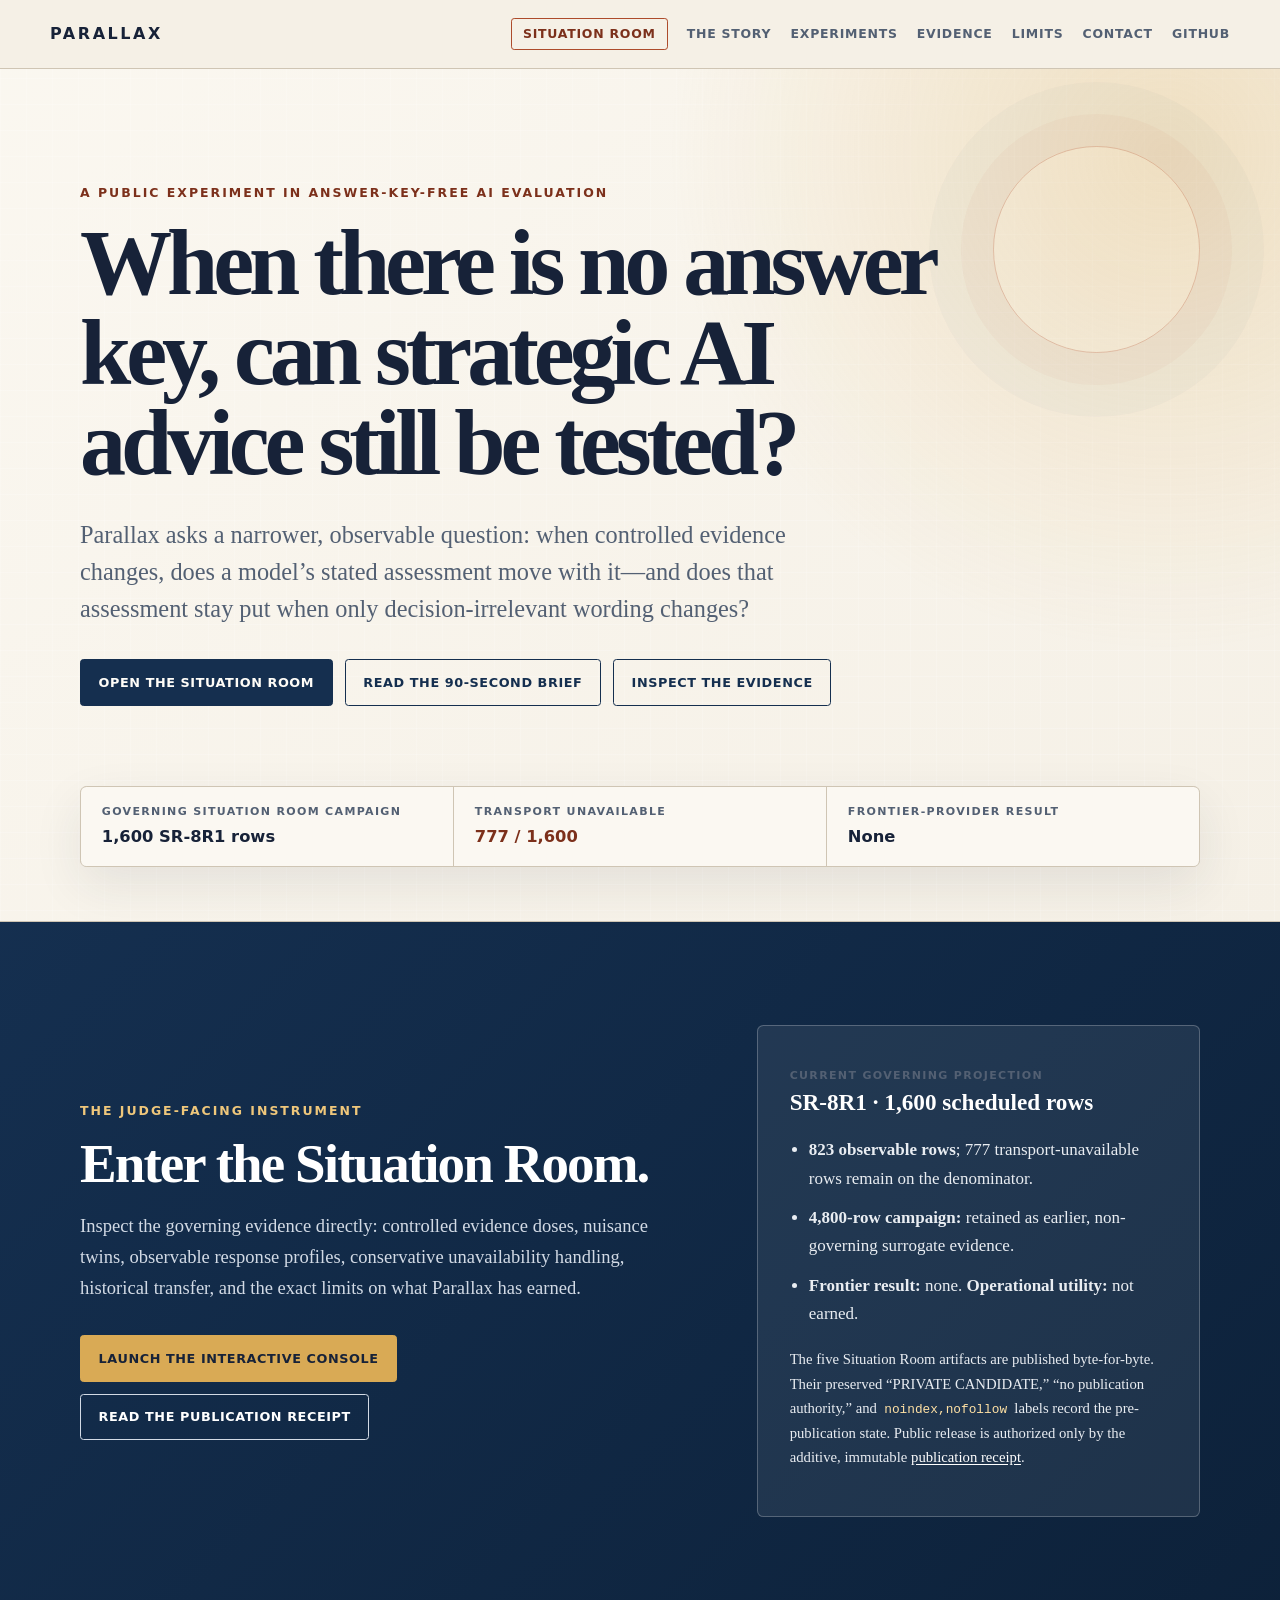
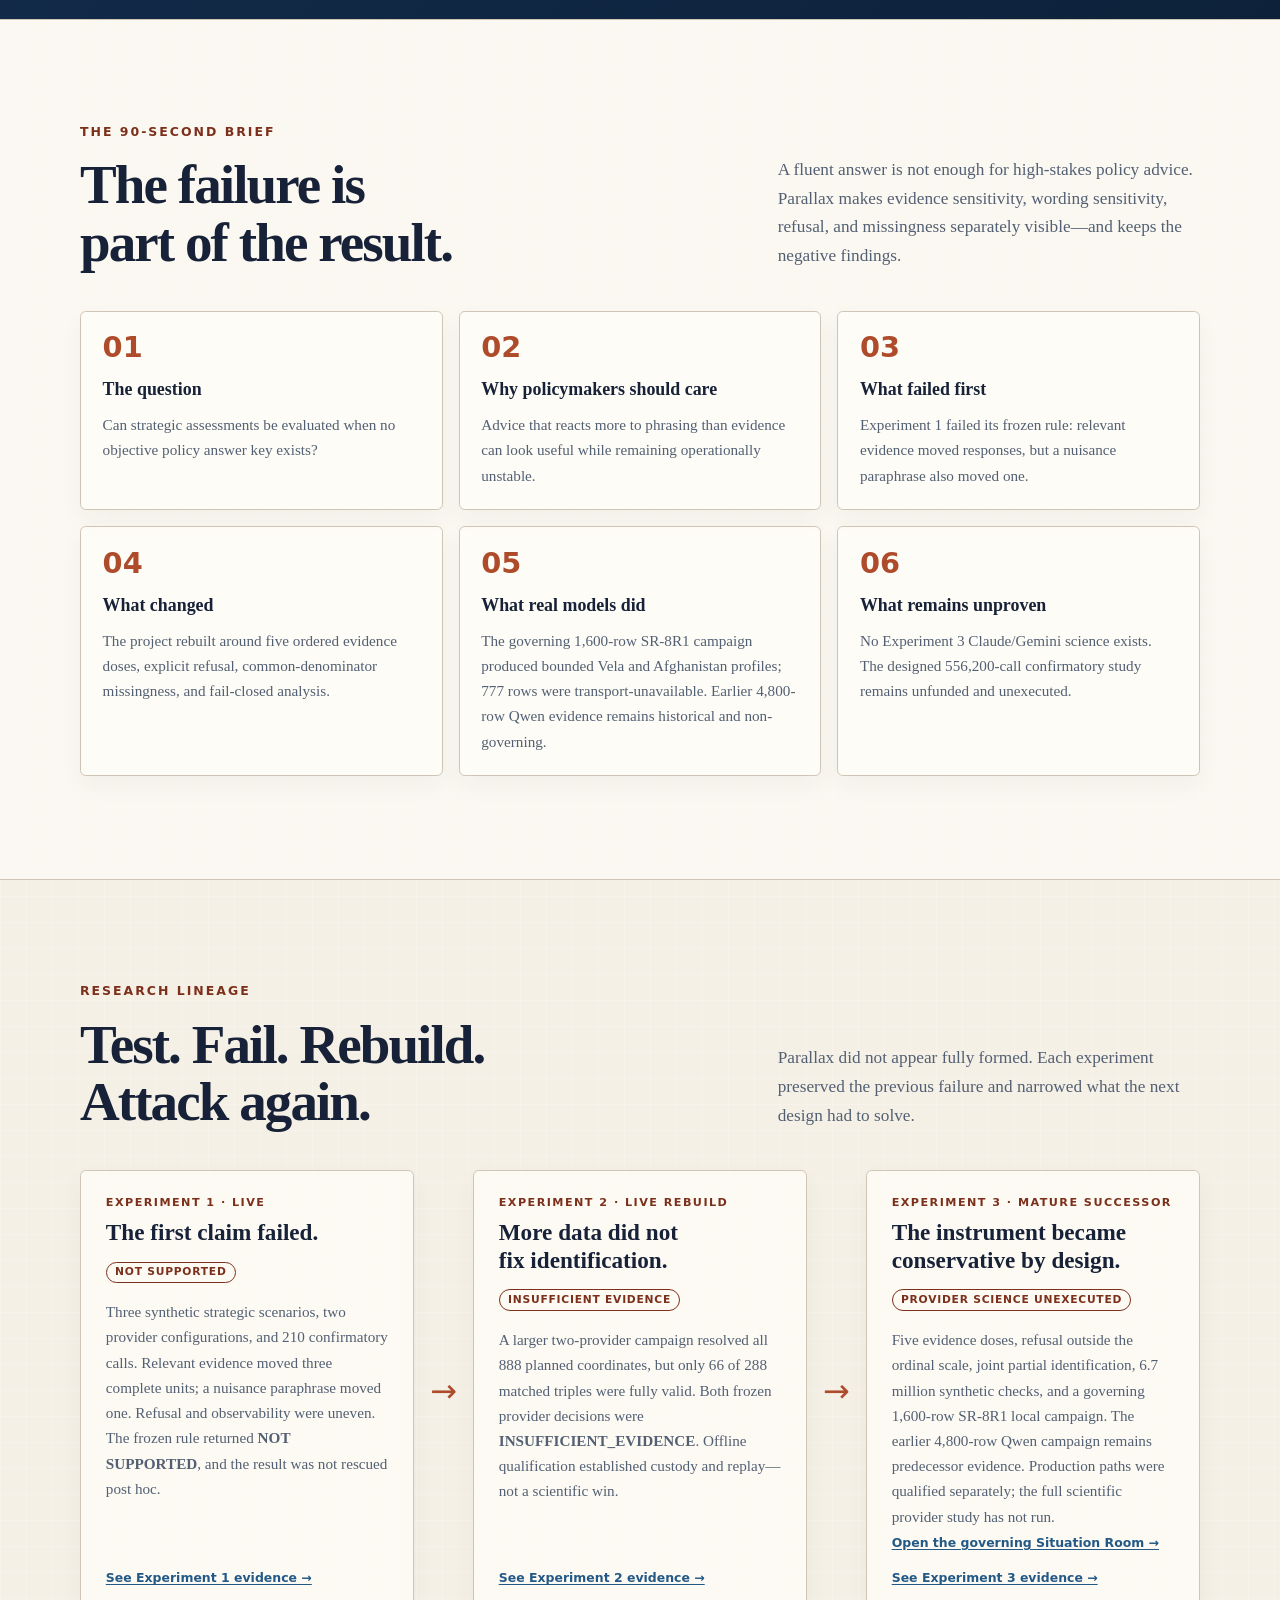
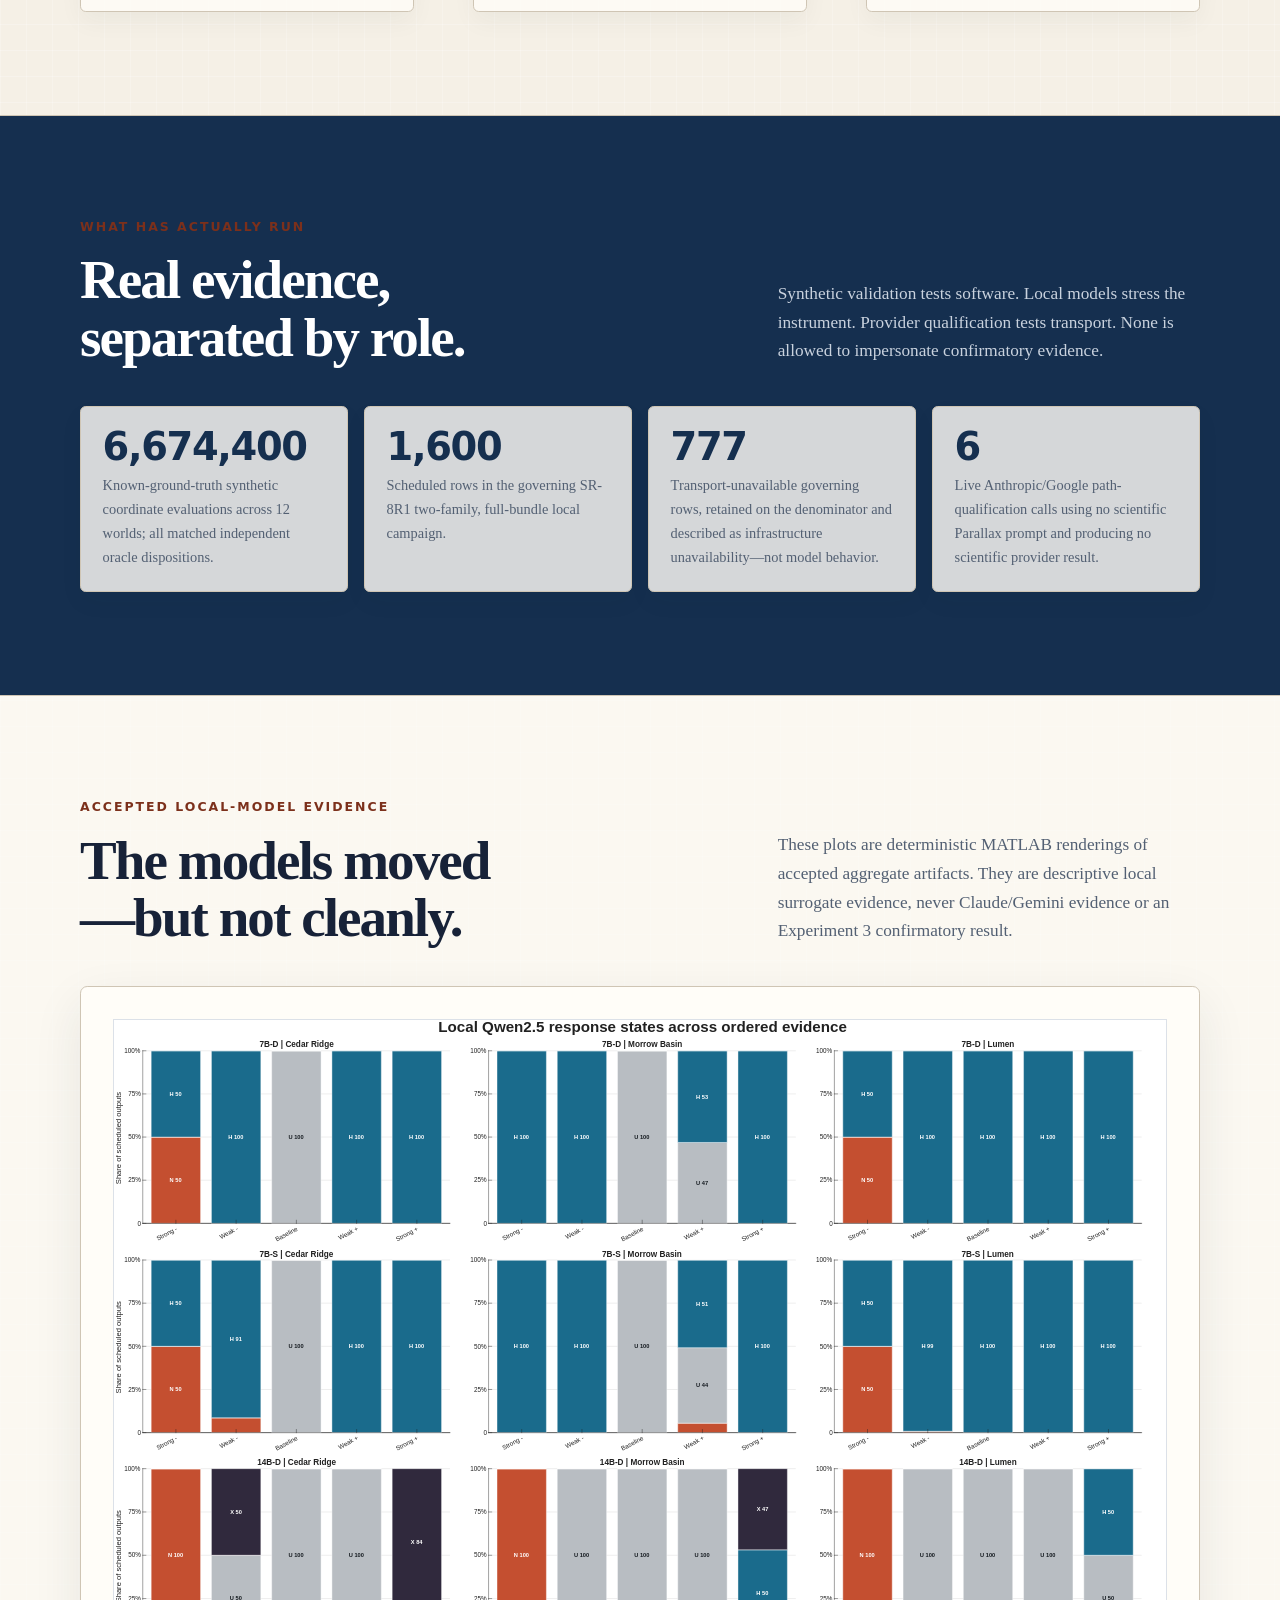
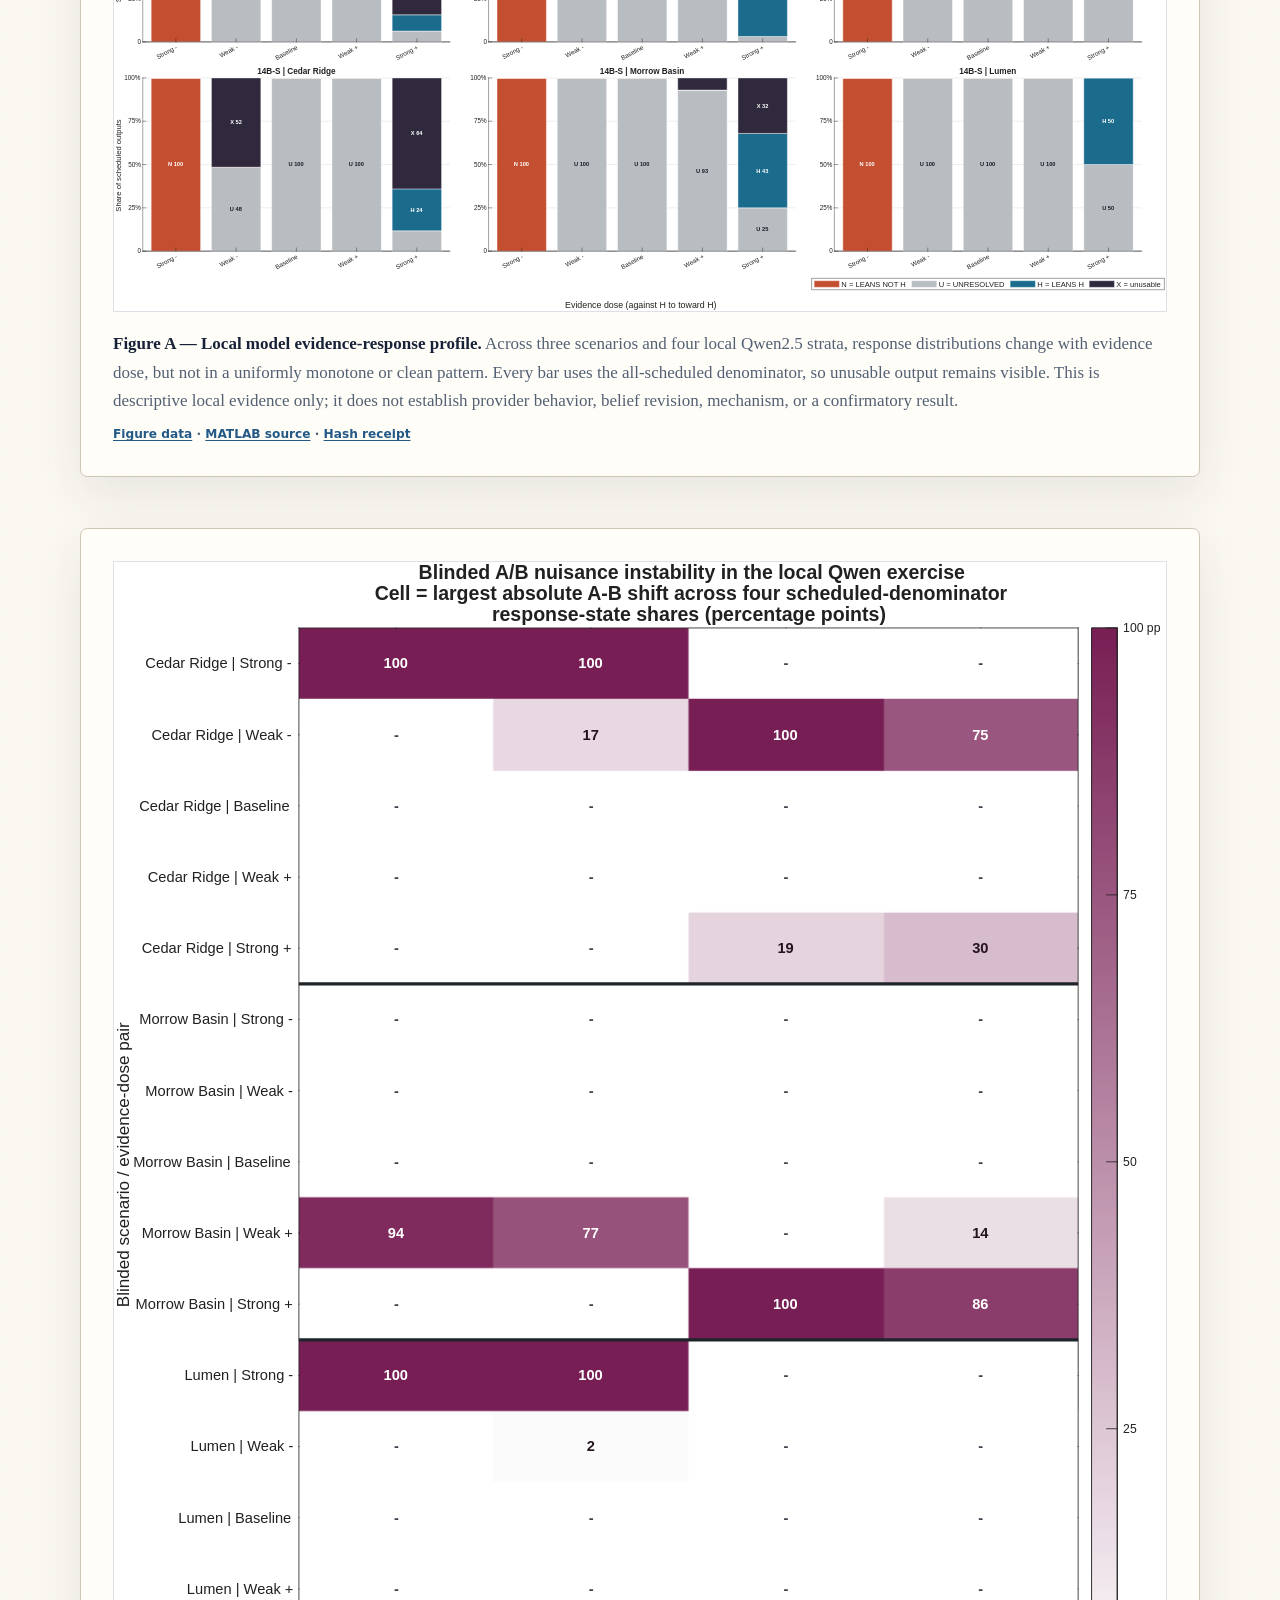
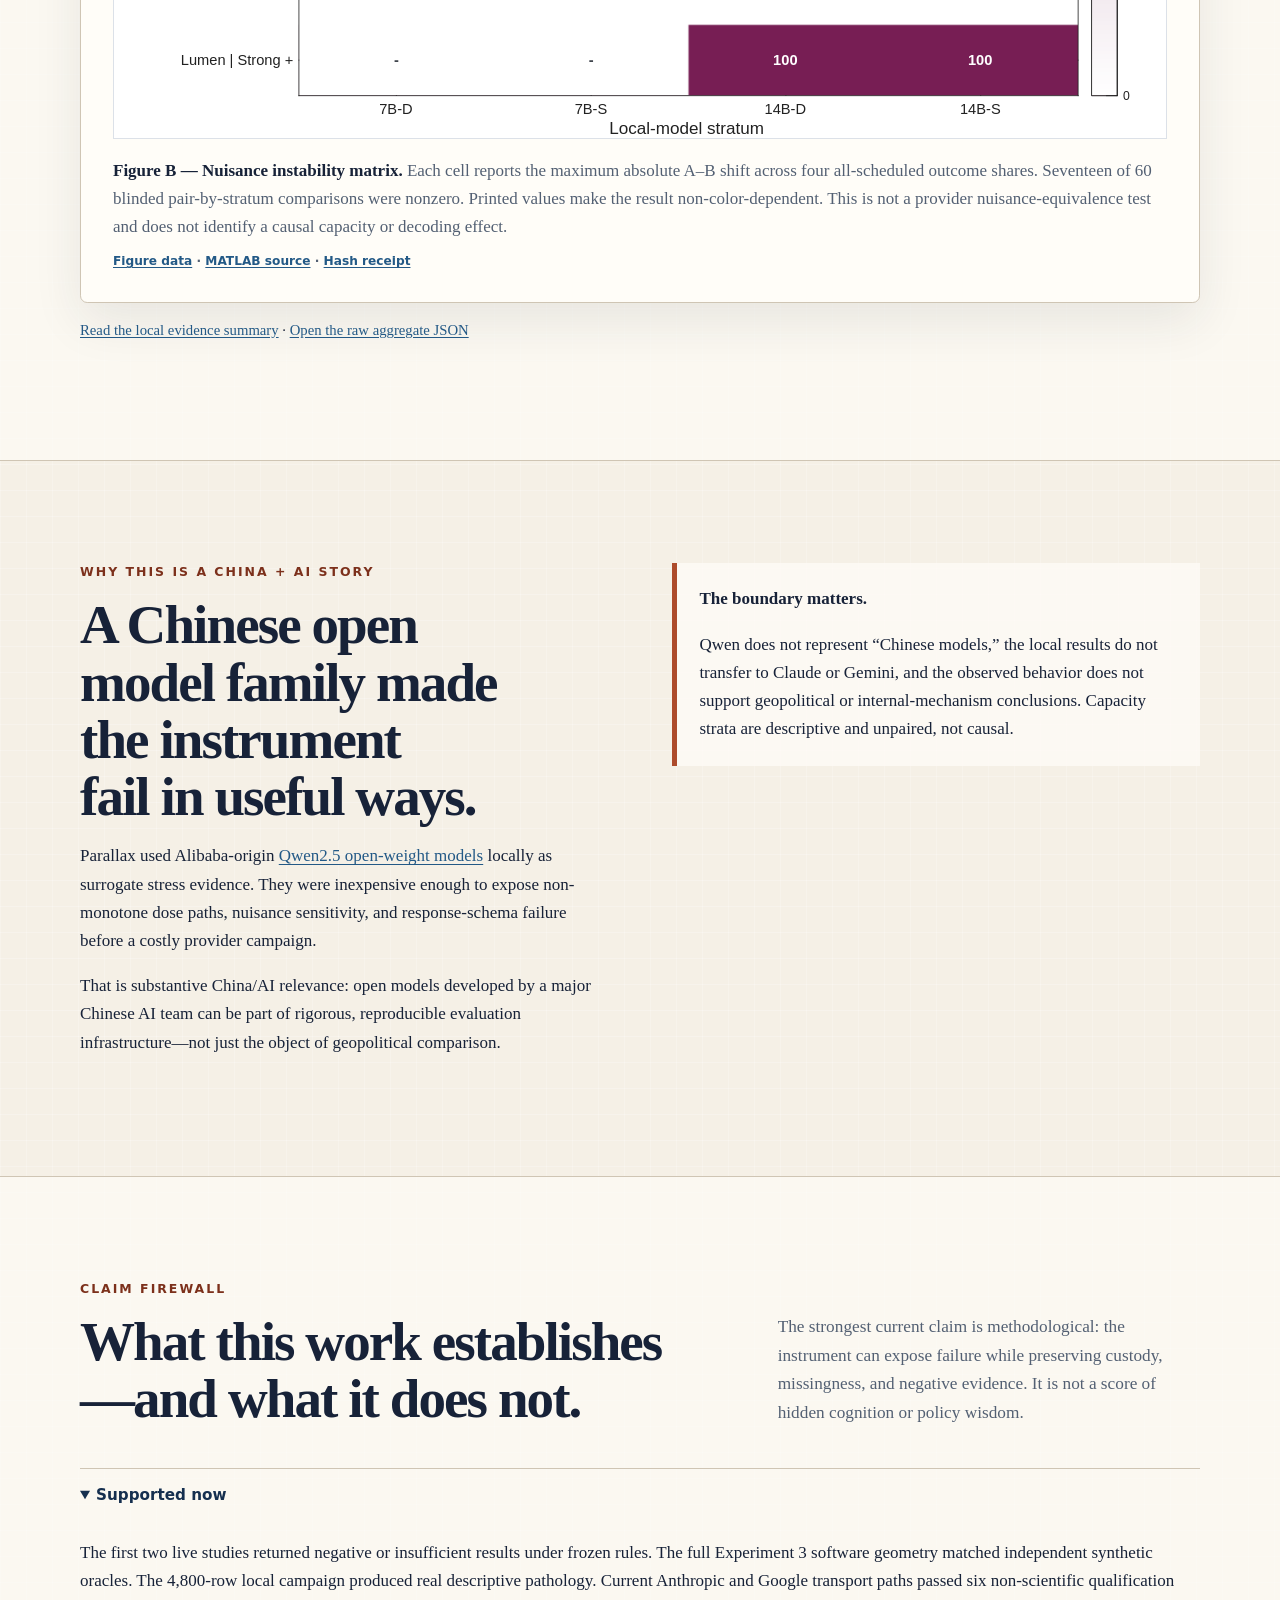
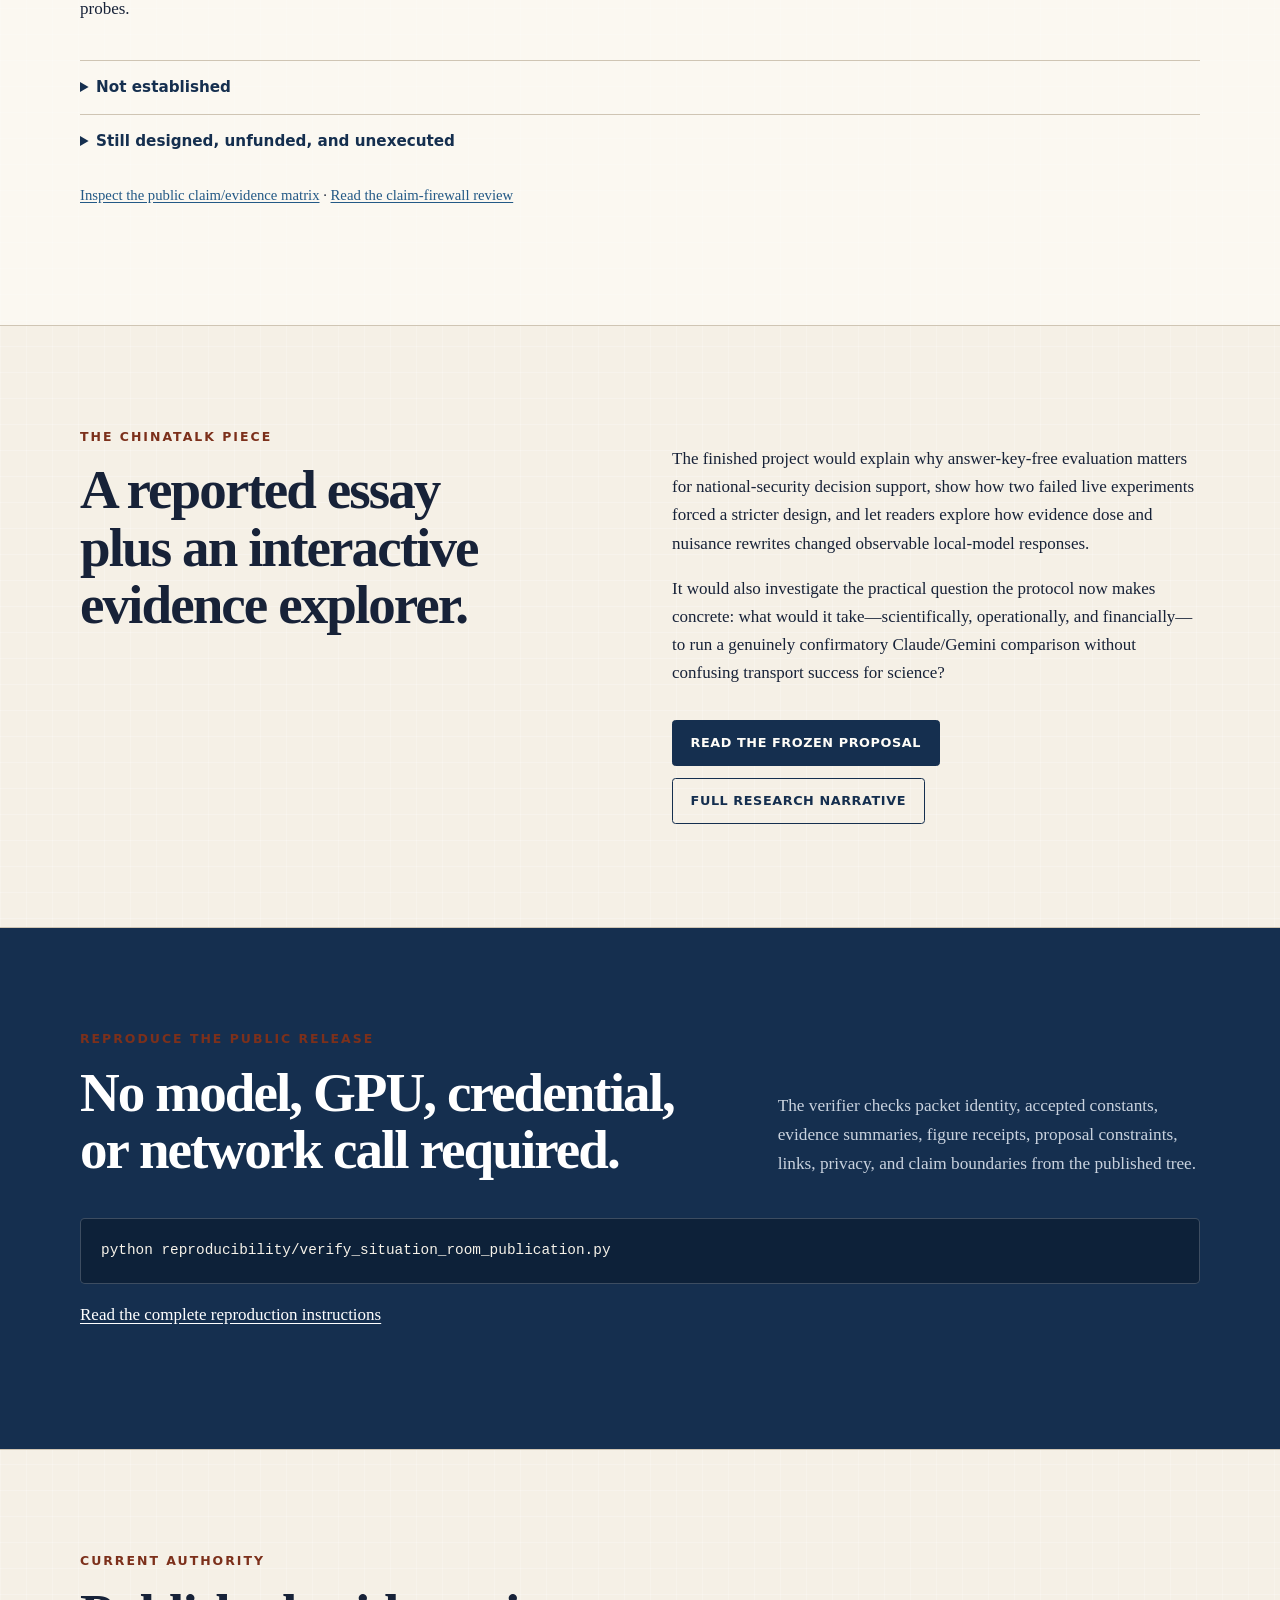
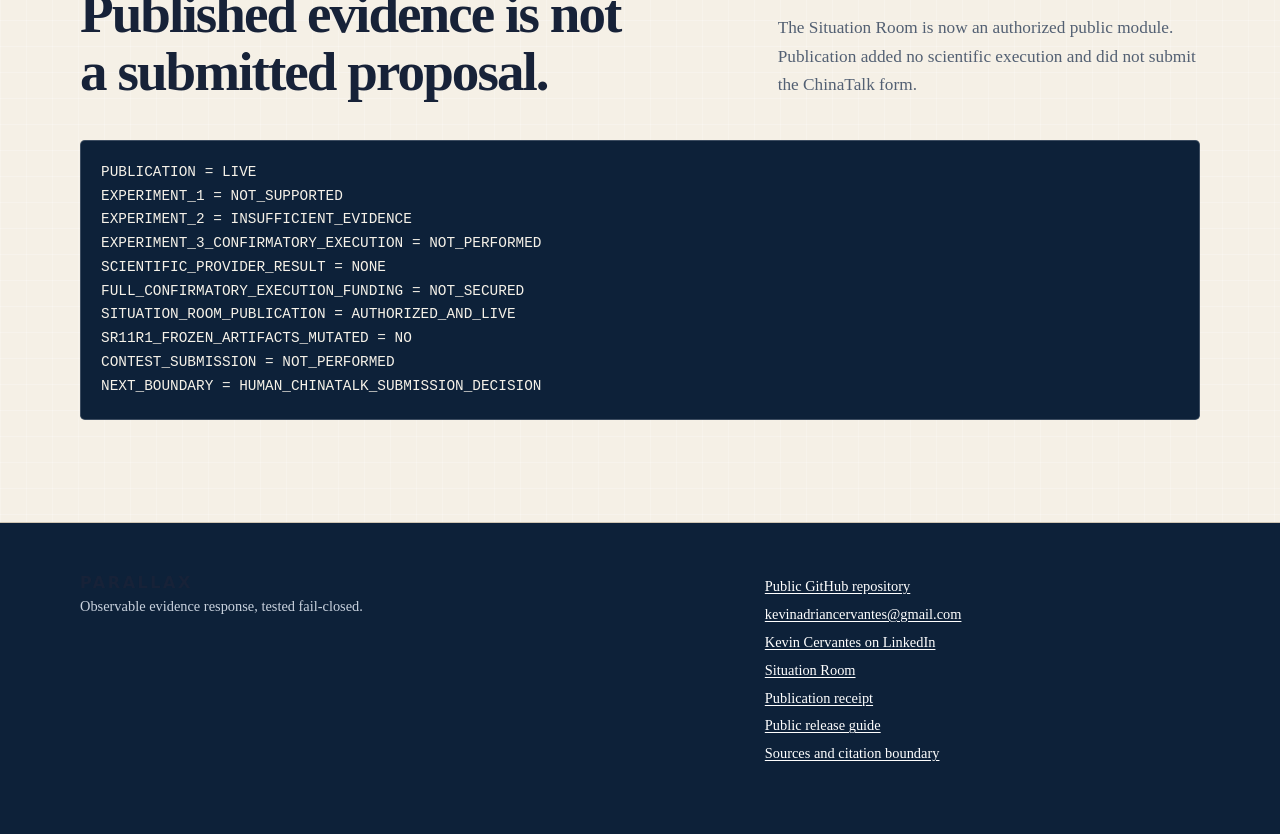
==== commit f8f9f80e: "Publish the Parallax Situation Room" ====
--- a/index.html
+++ b/index.html
@@ -4,14 +4,14 @@
   <meta charset="utf-8">
   <meta name="viewport" content="width=device-width, initial-scale=1">
   <title>Parallax — Stress-testing strategic AI advice without an answer key</title>
-  <meta name="description" content="Parallax tests whether strategic AI assessments move with relevant evidence, remain stable under irrelevant rewrites, and fail visibly when unavailable. Follow three experiments, including two negative live results and 4,800 local Qwen2.5 generations.">
+  <meta name="description" content="Parallax tests whether strategic AI assessments move with relevant evidence, remain stable under nuisance variation, and fail visibly when unavailable. Open the Situation Room to inspect the governing 1,600-row SR-8R1 campaign.">
   <meta name="robots" content="index,follow,max-image-preview:large">
   <link rel="canonical" href="https://parallax.midex.app/">
   <link rel="stylesheet" href="styles.css">
   <meta property="og:type" content="website">
   <meta property="og:site_name" content="Parallax">
   <meta property="og:title" content="No answer key: stress-testing strategic AI advice">
-  <meta property="og:description" content="A public, falsifiable research story: two live studies that did not support their claims, a rebuilt five-dose instrument, and 4,800 local Qwen2.5 generations.">
+  <meta property="og:description" content="A public, falsifiable strategic-AI evaluation with a judge-facing Situation Room, governing 1,600-row local campaign, preserved negative results, and explicit claim limits.">
   <meta property="og:url" content="https://parallax.midex.app/">
   <meta property="og:image" content="https://parallax.midex.app/figures/social-preview.png">
   <meta property="og:image:alt" content="Parallax: stress-testing strategic AI advice without an answer key">
@@ -19,7 +19,7 @@
   <meta property="og:image:height" content="661">
   <meta name="twitter:card" content="summary_large_image">
   <meta name="twitter:title" content="No answer key: stress-testing strategic AI advice">
-  <meta name="twitter:description" content="Two negative live studies, a rebuilt evaluation, and 4,800 local Qwen2.5 generations—published with reproducible evidence and explicit claim limits.">
+  <meta name="twitter:description" content="Inspect the Parallax Situation Room: controlled evidence, nuisance variation, conservative observability, and a governing 1,600-row local campaign.">
   <meta name="twitter:image" content="https://parallax.midex.app/figures/social-preview.png">
   <script type="application/ld+json">
   {
@@ -39,10 +39,12 @@
     <div class="nav-shell">
       <a class="brand" href="/">Parallax</a>
       <nav class="primary-nav" aria-label="Primary navigation">
+        <a class="nav-emphasis" href="situation-room/">Situation Room</a>
         <a href="#story">The story</a>
         <a href="#lineage">Experiments</a>
         <a href="#evidence">Evidence</a>
         <a href="#limits">Limits</a>
+        <a href="#contact">Contact</a>
         <a href="https://github.com/kevinadriancervantes/parallax">GitHub</a>
       </nav>
     </div>
@@ -55,23 +57,48 @@
         <h1>When there is no answer key, can strategic AI advice still be tested?</h1>
         <p class="lede">Parallax asks a narrower, observable question: when controlled evidence changes, does a model’s stated assessment move with it—and does that assessment stay put when only decision-irrelevant wording changes?</p>
         <div class="actions">
-          <a class="button" href="#story">Read the 90-second brief</a>
+          <a class="button" href="situation-room/">Open the Situation Room</a>
+          <a class="button secondary" href="#story">Read the 90-second brief</a>
           <a class="button secondary" href="https://github.com/kevinadriancervantes/parallax">Inspect the evidence</a>
         </div>
         <div class="result-strip" aria-label="Key project status">
           <div>
-            <span class="label">Experiment 1</span>
-            <strong class="negative">Not supported</strong>
-          </div>
-          <div>
-            <span class="label">Real local evidence</span>
-            <strong>4,800 Qwen2.5 generations</strong>
-          </div>
-          <div>
-            <span class="label">Experiment 3 provider science</span>
-            <strong>0 calls — not yet run</strong>
-          </div>
-        </div>
+            <span class="label">Governing Situation Room campaign</span>
+            <strong>1,600 SR-8R1 rows</strong>
+          </div>
+          <div>
+            <span class="label">Transport unavailable</span>
+            <strong class="negative">777 / 1,600</strong>
+          </div>
+          <div>
+            <span class="label">Frontier-provider result</span>
+            <strong>None</strong>
+          </div>
+        </div>
+      </div>
+    </section>
+
+    <section class="section situation-room-launch" id="situation-room">
+      <div class="shell situation-room-grid">
+        <div>
+          <p class="kicker">The judge-facing instrument</p>
+          <h2>Enter the Situation Room.</h2>
+          <p class="situation-room-lede">Inspect the governing evidence directly: controlled evidence doses, nuisance twins, observable response profiles, conservative unavailability handling, historical transfer, and the exact limits on what Parallax has earned.</p>
+          <div class="actions">
+            <a class="button" href="situation-room/">Launch the interactive console</a>
+            <a class="button secondary" href="publication/situation-room-v1/">Read the publication receipt</a>
+          </div>
+        </div>
+        <aside class="situation-room-context" aria-label="Situation Room publication and evidence context">
+          <p class="eyebrow">Current governing projection</p>
+          <h3>SR-8R1 · 1,600 scheduled rows</h3>
+          <ul>
+            <li><strong>823 observable rows</strong>; 777 transport-unavailable rows remain on the denominator.</li>
+            <li><strong>4,800-row campaign:</strong> retained as earlier, non-governing surrogate evidence.</li>
+            <li><strong>Frontier result:</strong> none. <strong>Operational utility:</strong> not earned.</li>
+          </ul>
+          <p class="compact">The five Situation Room artifacts are published byte-for-byte. Their preserved “PRIVATE CANDIDATE,” “no publication authority,” and <code>noindex,nofollow</code> labels record the pre-publication state. Public release is authorized only by the additive, immutable <a href="publication/situation-room-v1/">publication receipt</a>.</p>
+        </aside>
       </div>
     </section>
 
@@ -108,7 +135,7 @@
           <article class="brief-card">
             <span class="number" aria-hidden="true">05</span>
             <h3>What real models did</h3>
-            <p>Local Qwen2.5 models responded to evidence, but paths were not uniformly monotone; nuisance instability and schema failures remained.</p>
+            <p>The governing 1,600-row SR-8R1 campaign produced bounded Vela and Afghanistan profiles; 777 rows were transport-unavailable. Earlier 4,800-row Qwen evidence remains historical and non-governing.</p>
           </article>
           <article class="brief-card">
             <span class="number" aria-hidden="true">06</span>
@@ -149,7 +176,8 @@
             <span class="experiment-number">Experiment 3 · mature successor</span>
             <h3>The instrument became conservative by design.</h3>
             <span class="status-pill">Provider science unexecuted</span>
-            <p>Five evidence doses, refusal outside the ordinal scale, joint partial identification, 6.7 million synthetic checks, and 4,800 real local Qwen2.5 generations. Production paths were qualified separately. The full scientific provider study has not run.</p>
+            <p>Five evidence doses, refusal outside the ordinal scale, joint partial identification, 6.7 million synthetic checks, and a governing 1,600-row SR-8R1 local campaign. The earlier 4,800-row Qwen campaign remains predecessor evidence. Production paths were qualified separately; the full scientific provider study has not run.</p>
+            <p><a href="situation-room/">Open the governing Situation Room →</a></p>
             <a href="experiments/experiment-3/">See Experiment 3 evidence →</a>
           </article>
         </div>
@@ -167,8 +195,8 @@
         </div>
         <div class="facts-grid">
           <article class="fact-card"><strong>6,674,400</strong><p>Known-ground-truth synthetic coordinate evaluations across 12 worlds; all matched independent oracle dispositions.</p></article>
-          <article class="fact-card"><strong>4,800</strong><p>Local Qwen2.5 7B/14B generations across deterministic and stochastic strata.</p></article>
-          <article class="fact-card"><strong>256</strong><p>Schema-invalid local outputs, all in 14B strata—retained as unusable, not repaired into answers.</p></article>
+          <article class="fact-card"><strong>1,600</strong><p>Scheduled rows in the governing SR-8R1 two-family, full-bundle local campaign.</p></article>
+          <article class="fact-card"><strong>777</strong><p>Transport-unavailable governing rows, retained on the denominator and described as infrastructure unavailability—not model behavior.</p></article>
           <article class="fact-card"><strong>6</strong><p>Live Anthropic/Google path-qualification calls using no scientific Parallax prompt and producing no scientific provider result.</p></article>
         </div>
       </div>
@@ -264,7 +292,7 @@
           </div>
           <p class="section-intro">The verifier checks packet identity, accepted constants, evidence summaries, figure receipts, proposal constraints, links, privacy, and claim boundaries from the published tree.</p>
         </div>
-        <pre class="status-block" aria-label="Reproduction command">python reproducibility/verify_public_release.py</pre>
+        <pre class="status-block" aria-label="Reproduction command">python reproducibility/verify_situation_room_publication.py</pre>
         <p><a href="reproduce/">Read the complete reproduction instructions</a></p>
       </div>
     </section>
@@ -276,7 +304,7 @@
             <p class="kicker">Current authority</p>
             <h2>Published evidence is not a submitted proposal.</h2>
           </div>
-          <p class="section-intro">This page and repository are public and audited. The ChinaTalk form has not been submitted, and no new scientific execution occurred during this publication repair.</p>
+          <p class="section-intro">The Situation Room is now an authorized public module. Publication added no scientific execution and did not submit the ChinaTalk form.</p>
         </div>
         <pre class="status-block">PUBLICATION = LIVE
 EXPERIMENT_1 = NOT_SUPPORTED
@@ -284,13 +312,15 @@
 EXPERIMENT_3_CONFIRMATORY_EXECUTION = NOT_PERFORMED
 SCIENTIFIC_PROVIDER_RESULT = NONE
 FULL_CONFIRMATORY_EXECUTION_FUNDING = NOT_SECURED
+SITUATION_ROOM_PUBLICATION = AUTHORIZED_AND_LIVE
+SR11R1_FROZEN_ARTIFACTS_MUTATED = NO
 CONTEST_SUBMISSION = NOT_PERFORMED
-NEXT_BOUNDARY = FINAL_AUG23_SUBMISSION_REVIEW</pre>
+NEXT_BOUNDARY = HUMAN_CHINATALK_SUBMISSION_DECISION</pre>
       </div>
     </section>
   </main>
 
-  <footer class="footer">
+  <footer class="footer" id="contact">
     <div class="shell footer-grid">
       <div>
         <p class="brand">Parallax</p>
@@ -298,6 +328,10 @@
       </div>
       <div>
         <p><a href="https://github.com/kevinadriancervantes/parallax">Public GitHub repository</a></p>
+        <p><a href="mailto:kevinadriancervantes@gmail.com">kevinadriancervantes@gmail.com</a></p>
+        <p><a href="https://www.linkedin.com/in/kevinadriancervantes/">Kevin Cervantes on LinkedIn</a></p>
+        <p><a href="situation-room/">Situation Room</a></p>
+        <p><a href="publication/situation-room-v1/">Publication receipt</a></p>
         <p><a href="README.md">Public release guide</a></p>
         <p><a href="governance/sources.md">Sources and citation boundary</a></p>
       </div>
--- a/styles.css
+++ b/styles.css
@@ -98,6 +98,12 @@
 
 .primary-nav a { color: var(--ink-soft); text-decoration: none; }
 .primary-nav a:hover { color: var(--rust); }
+.primary-nav .nav-emphasis {
+  padding: .42rem .68rem;
+  border: 1px solid var(--rust);
+  border-radius: .2rem;
+  color: var(--rust-dark);
+}
 
 main { overflow: hidden; }
 
@@ -221,6 +227,47 @@
 
 .negative { color: var(--rust-dark) !important; }
 
+.situation-room-launch {
+  background:
+    linear-gradient(135deg, rgba(21,47,79,.98), rgba(13,33,57,.98)),
+    var(--navy);
+  color: #e9edf2;
+}
+
+.situation-room-launch h2,
+.situation-room-launch h3,
+.situation-room-launch a { color: white; }
+
+.situation-room-launch .kicker { color: #efc77b; }
+
+.situation-room-grid {
+  display: grid;
+  grid-template-columns: minmax(0, 1.15fr) minmax(20rem, .85fr);
+  gap: clamp(2rem, 6vw, 5rem);
+  align-items: center;
+}
+
+.situation-room-lede {
+  max-width: 45rem;
+  color: #d2dae5;
+  font-size: 1.16rem;
+}
+
+.situation-room-launch .button { border-color: var(--gold); background: var(--gold); color: var(--ink); }
+.situation-room-launch .button:hover { border-color: white; background: white; color: var(--ink); }
+.situation-room-launch .button.secondary { border-color: #d2dae5; background: transparent; color: white; }
+
+.situation-room-context {
+  padding: clamp(1.35rem, 3vw, 2rem);
+  border: 1px solid rgba(255,255,255,.24);
+  border-radius: .4rem;
+  background: rgba(255,255,255,.075);
+}
+
+.situation-room-context ul { margin: 1.2rem 0; padding-left: 1.2rem; }
+.situation-room-context li + li { margin-top: .7rem; }
+.situation-room-context code { color: #ffe1a4; }
+
 .section {
   padding: clamp(4.2rem, 8vw, 7rem) 0;
   border-bottom: 1px solid var(--line);
@@ -605,6 +652,7 @@
   .two-column { grid-template-columns: 1fr; }
   .reader-layout { grid-template-columns: 1fr; }
   .reader-aside { position: static; }
+  .situation-room-grid { grid-template-columns: 1fr; }
   .primary-nav a:nth-child(2), .primary-nav a:nth-child(3) { display: none; }
 }
 
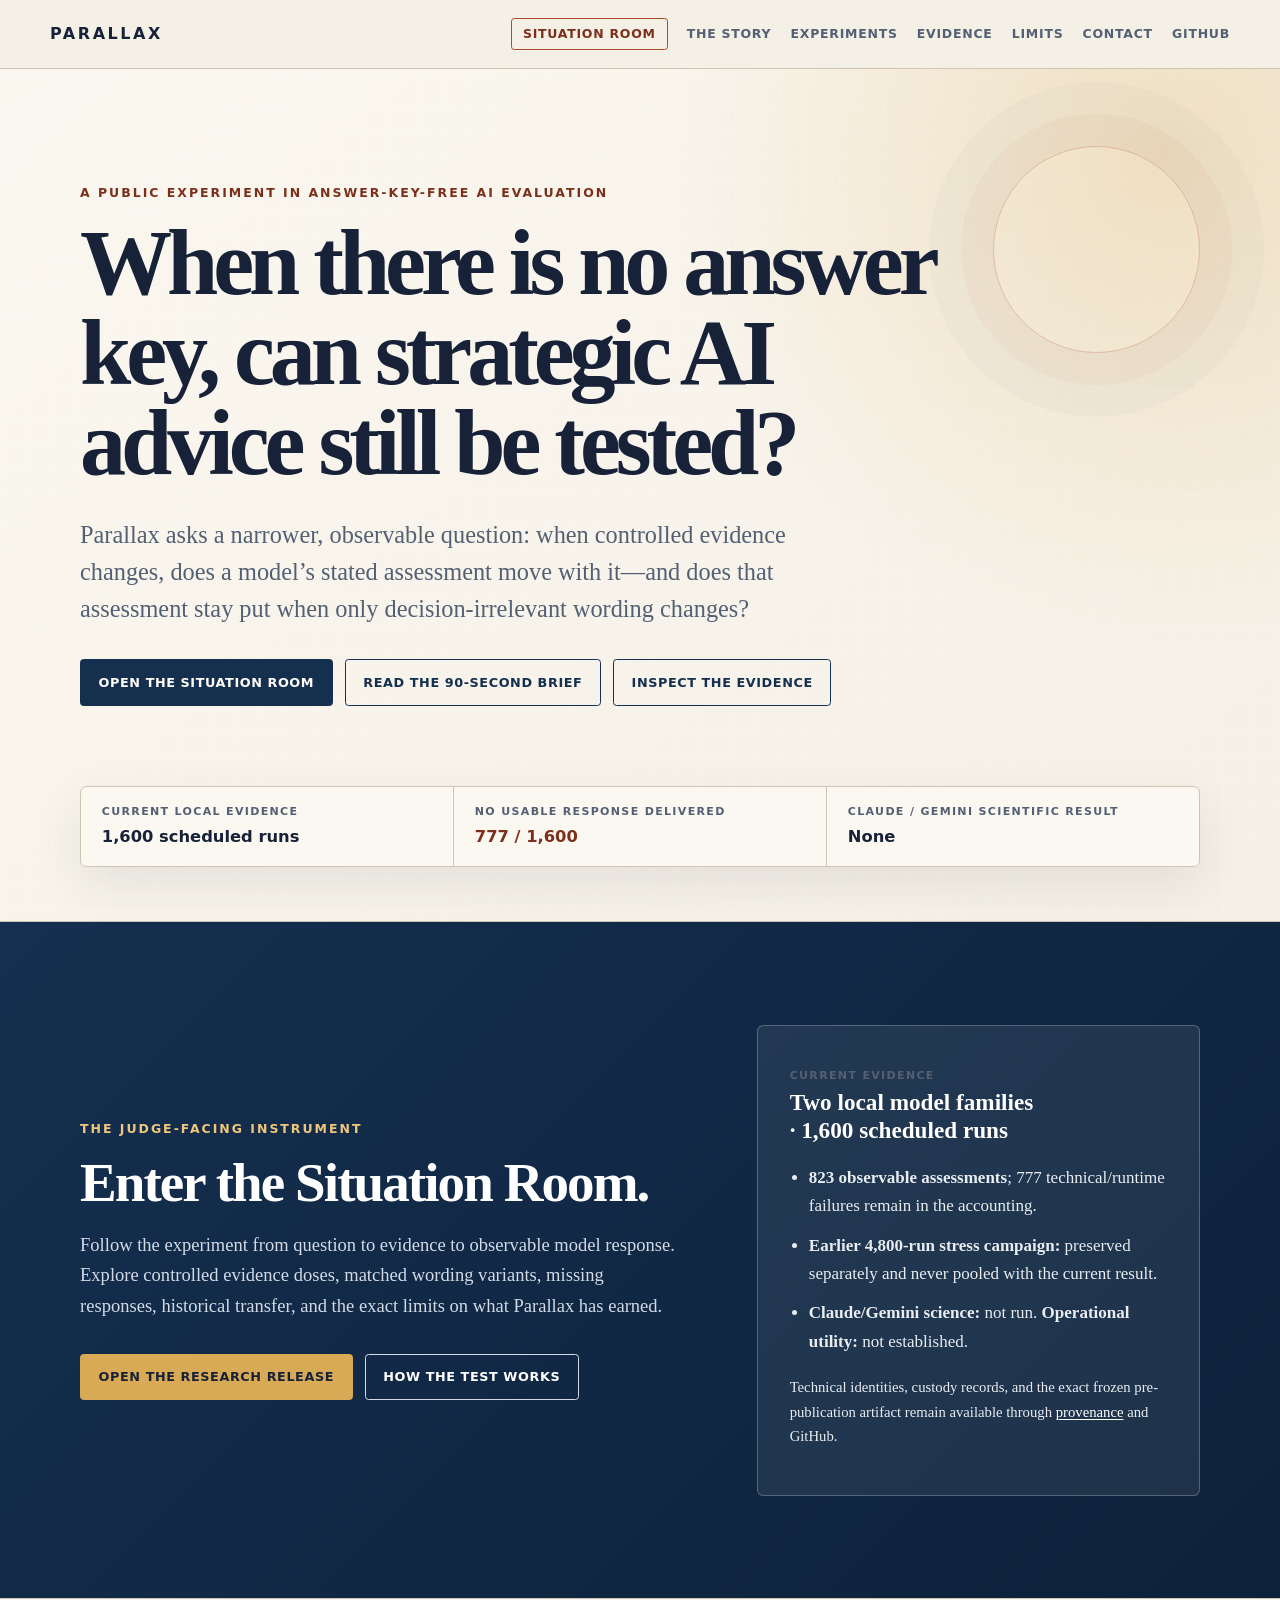
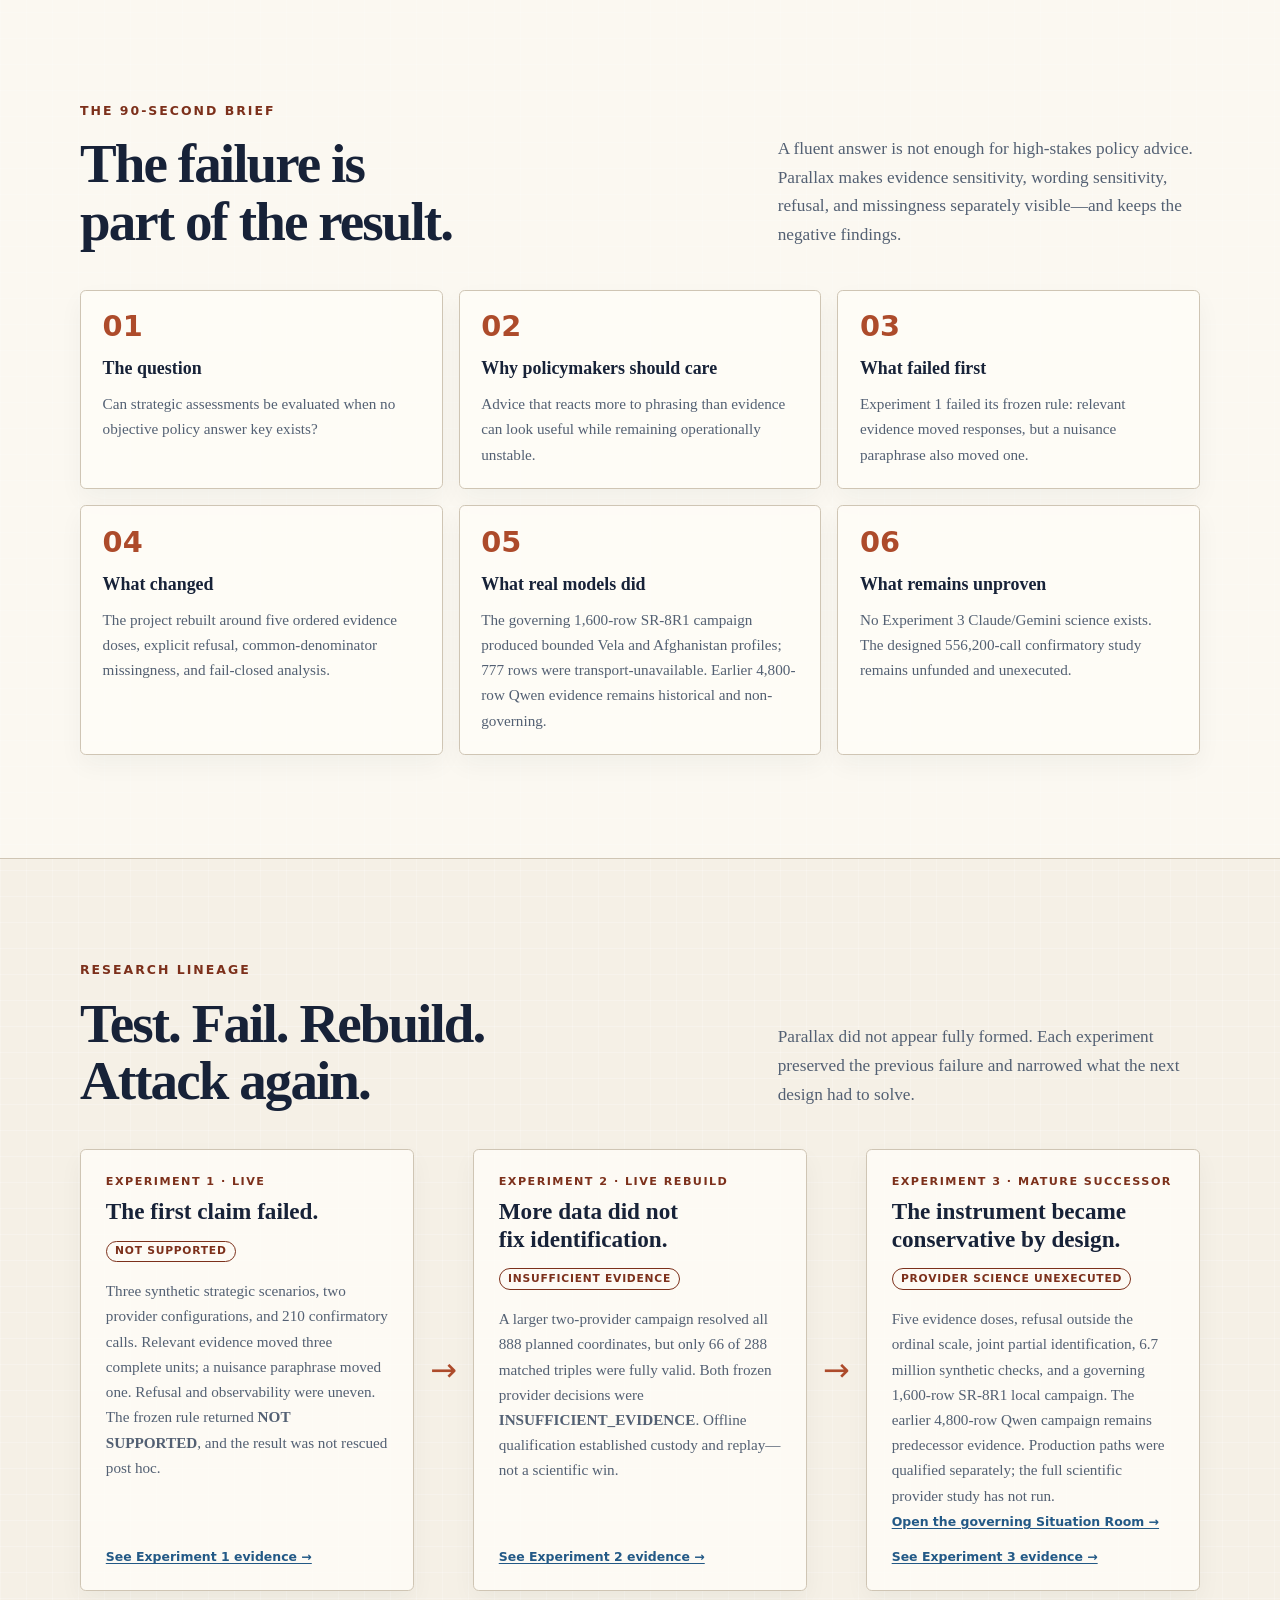
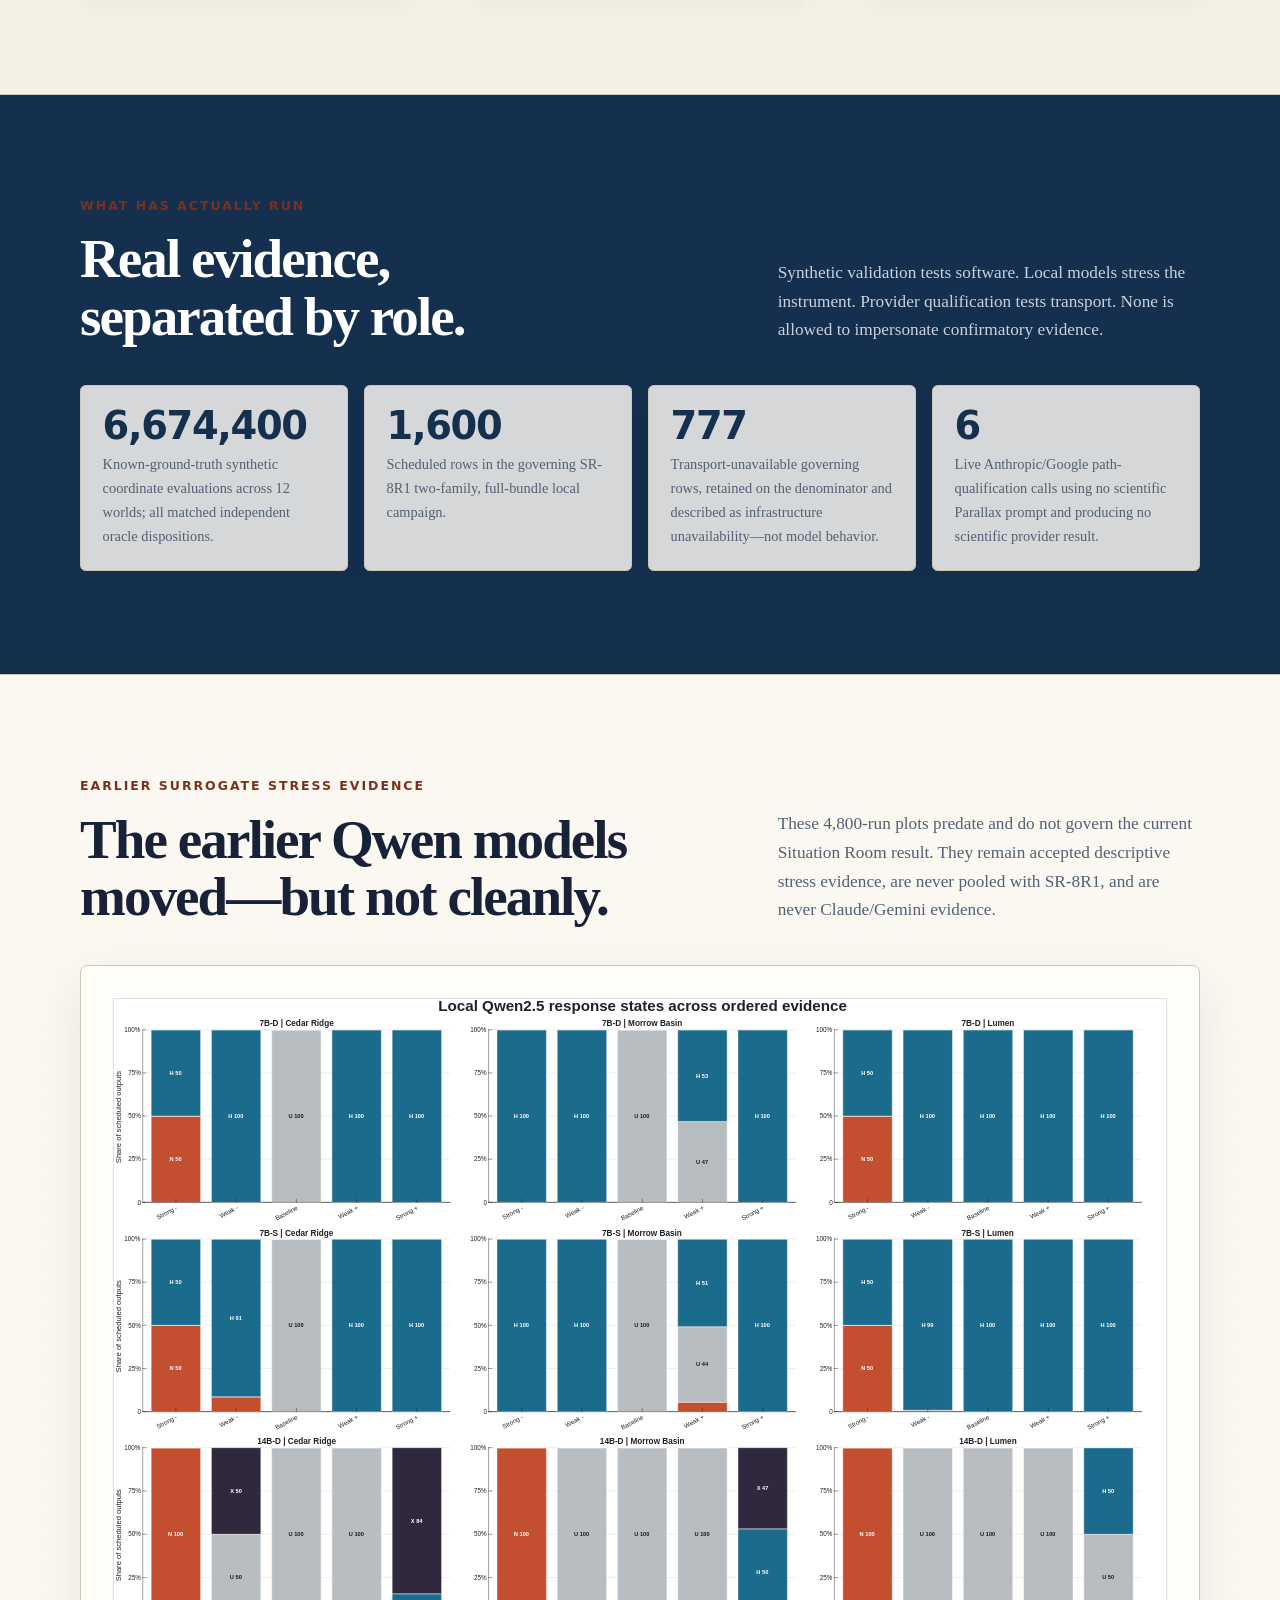
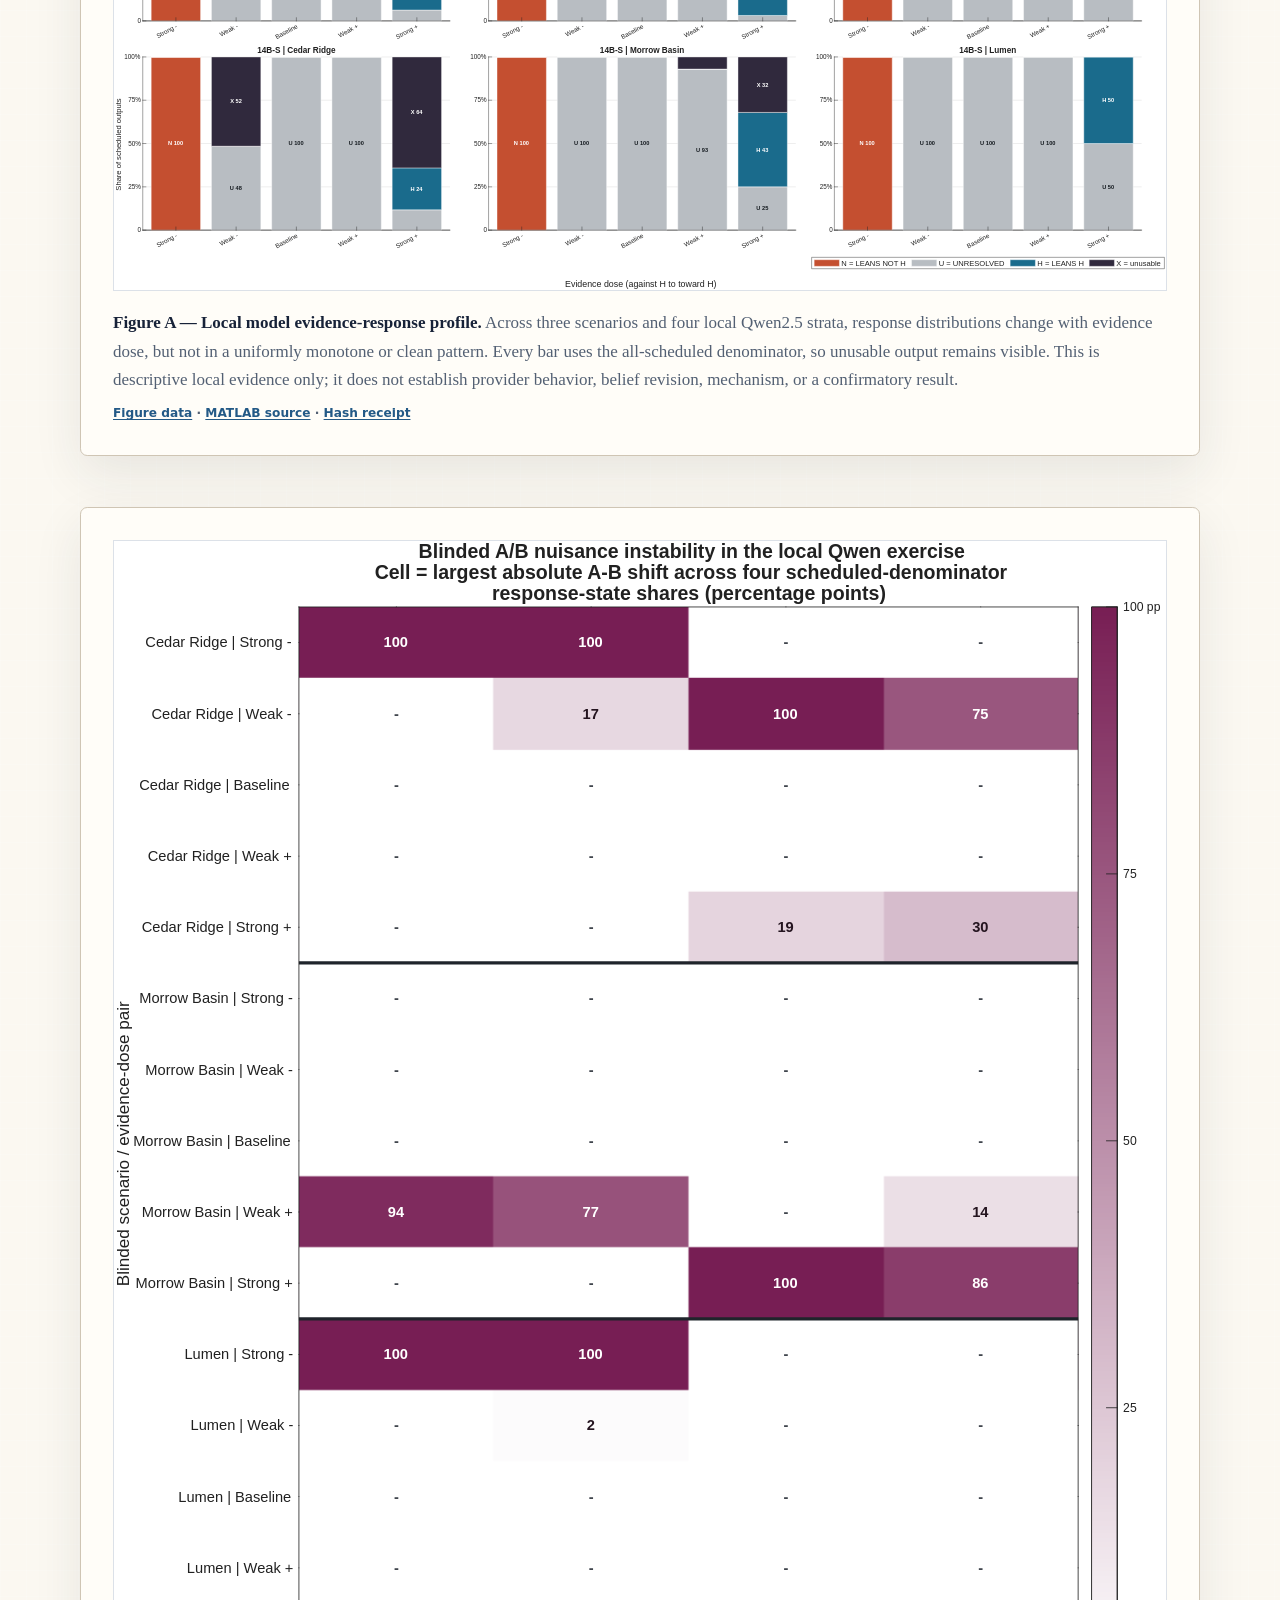
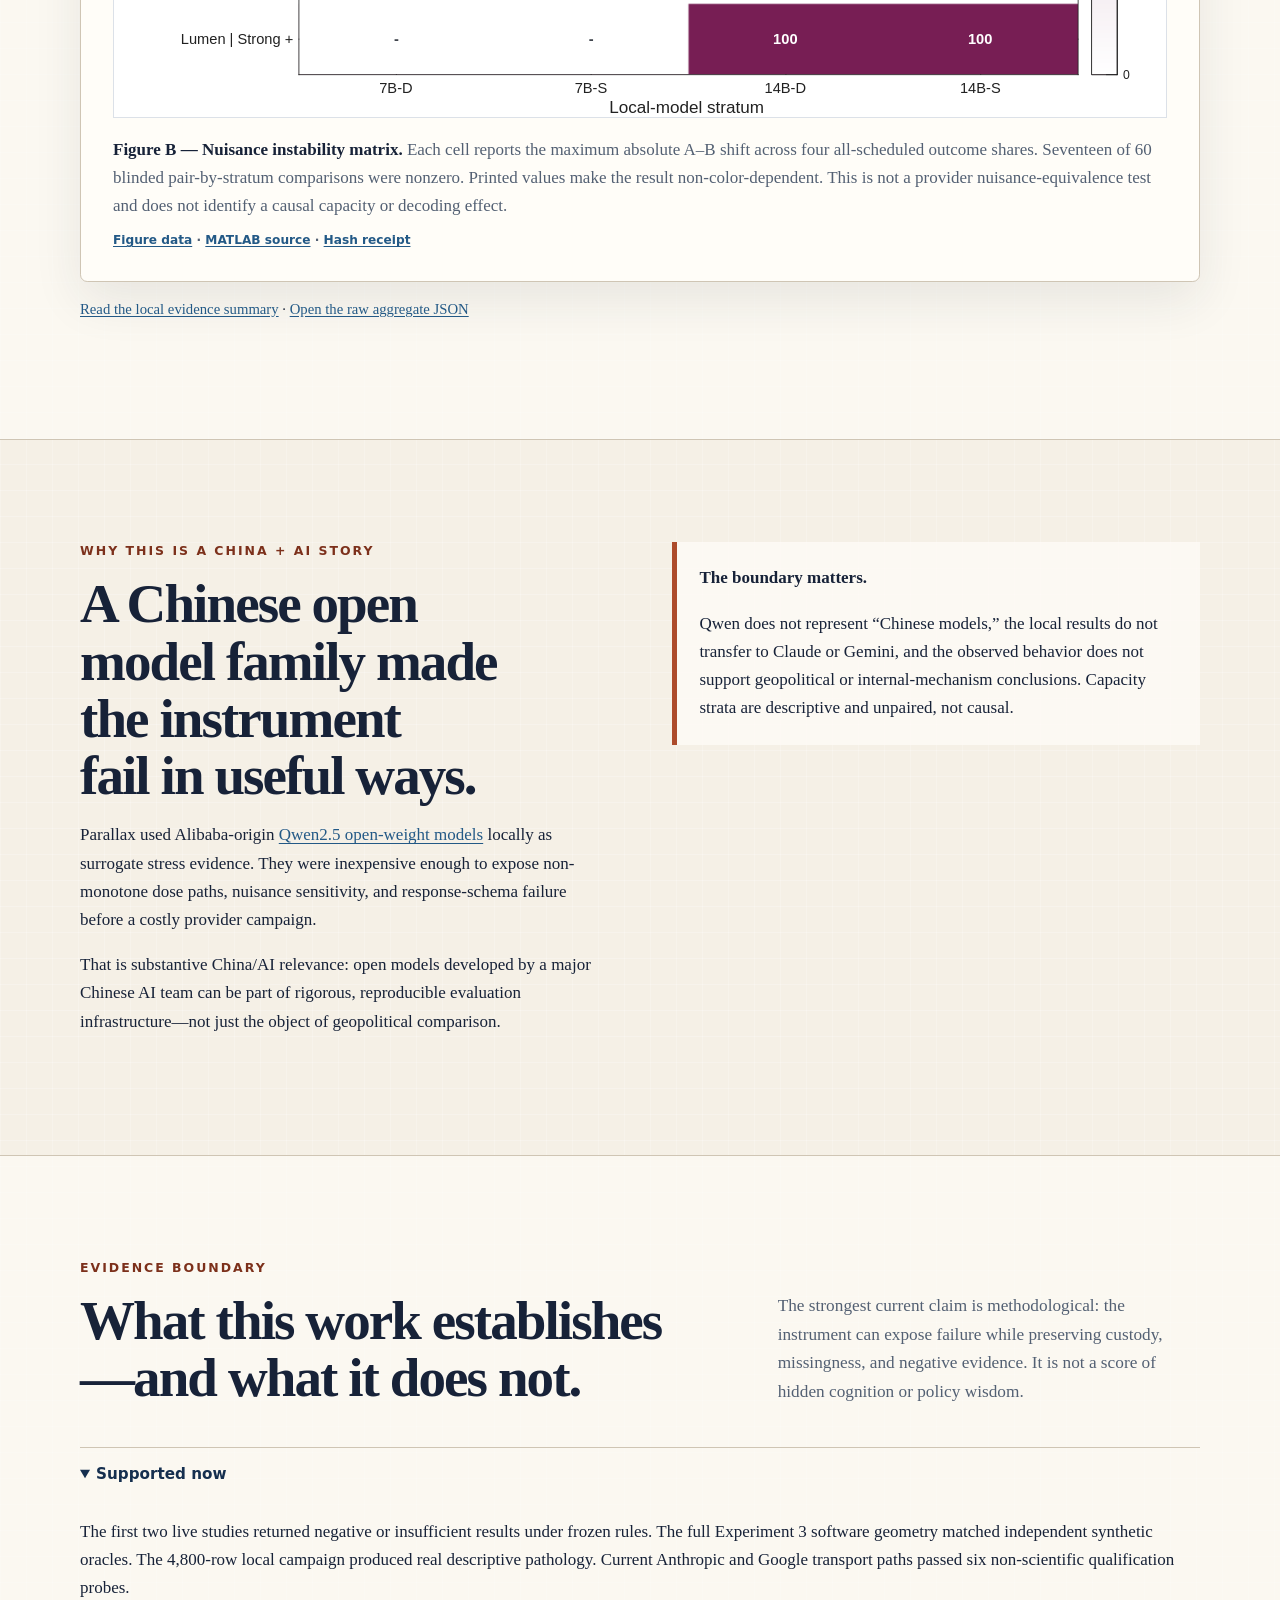
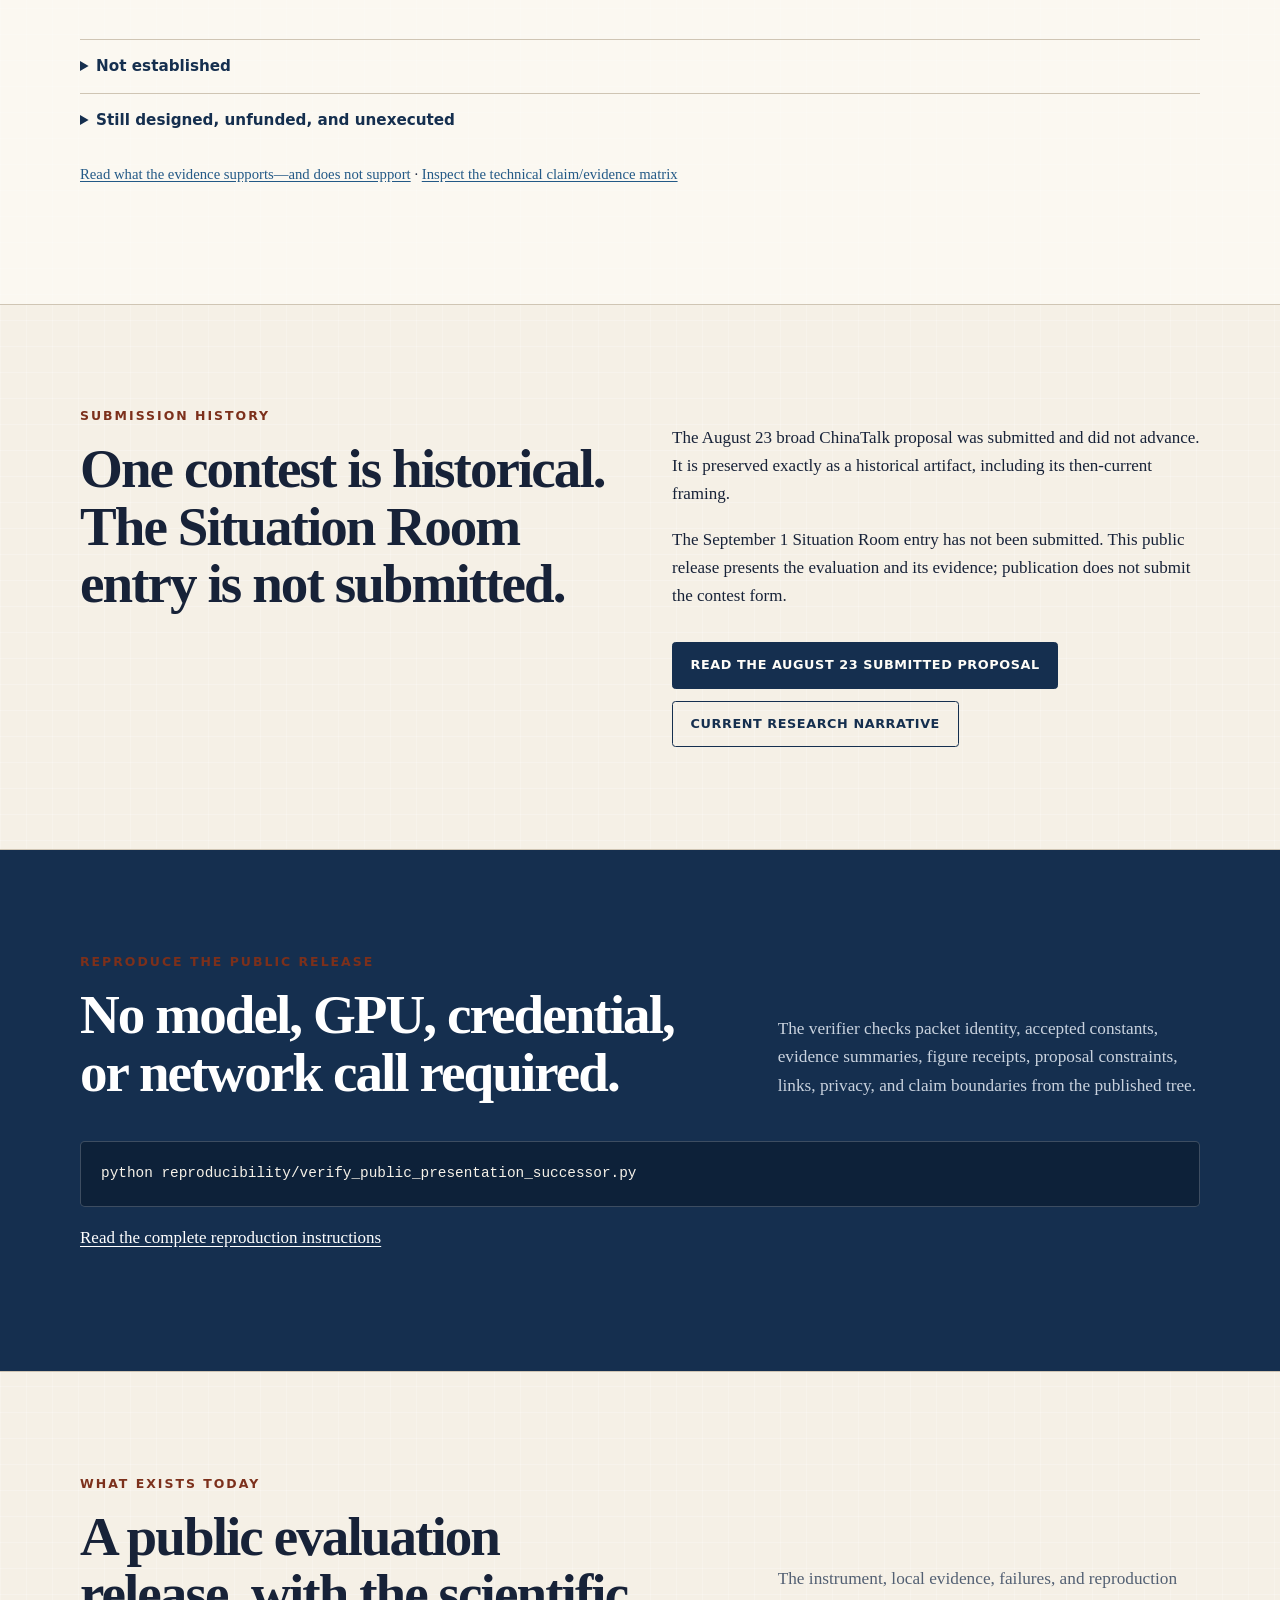
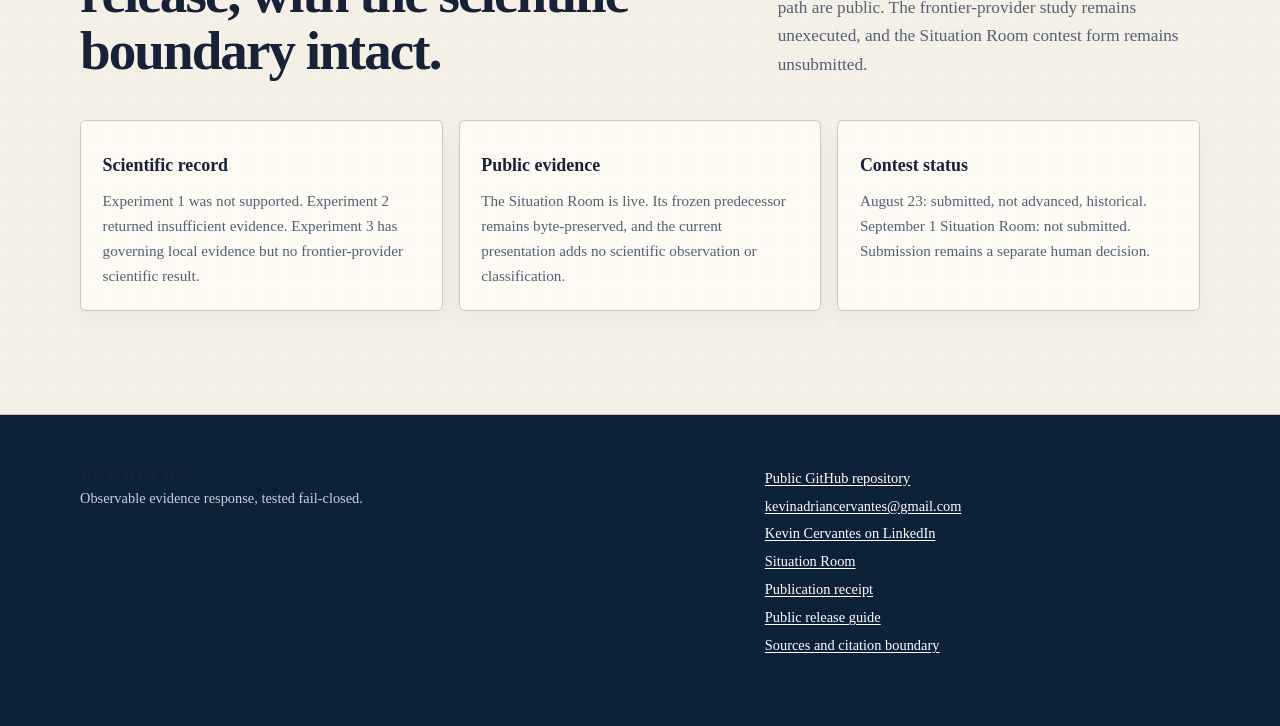
==== commit 0fcd5f8b: "Publish judge-facing Parallax presentation successor" ====
--- a/index.html
+++ b/index.html
@@ -7,7 +7,7 @@
   <meta name="description" content="Parallax tests whether strategic AI assessments move with relevant evidence, remain stable under nuisance variation, and fail visibly when unavailable. Open the Situation Room to inspect the governing 1,600-row SR-8R1 campaign.">
   <meta name="robots" content="index,follow,max-image-preview:large">
   <link rel="canonical" href="https://parallax.midex.app/">
-  <link rel="stylesheet" href="styles.css">
+  <link rel="stylesheet" href="styles.css?v=public-presentation-v1">
   <meta property="og:type" content="website">
   <meta property="og:site_name" content="Parallax">
   <meta property="og:title" content="No answer key: stress-testing strategic AI advice">
@@ -63,15 +63,15 @@
         </div>
         <div class="result-strip" aria-label="Key project status">
           <div>
-            <span class="label">Governing Situation Room campaign</span>
-            <strong>1,600 SR-8R1 rows</strong>
-          </div>
-          <div>
-            <span class="label">Transport unavailable</span>
+            <span class="label">Current local evidence</span>
+            <strong>1,600 scheduled runs</strong>
+          </div>
+          <div>
+            <span class="label">No usable response delivered</span>
             <strong class="negative">777 / 1,600</strong>
           </div>
           <div>
-            <span class="label">Frontier-provider result</span>
+            <span class="label">Claude / Gemini scientific result</span>
             <strong>None</strong>
           </div>
         </div>
@@ -83,21 +83,21 @@
         <div>
           <p class="kicker">The judge-facing instrument</p>
           <h2>Enter the Situation Room.</h2>
-          <p class="situation-room-lede">Inspect the governing evidence directly: controlled evidence doses, nuisance twins, observable response profiles, conservative unavailability handling, historical transfer, and the exact limits on what Parallax has earned.</p>
+          <p class="situation-room-lede">Follow the experiment from question to evidence to observable model response. Explore controlled evidence doses, matched wording variants, missing responses, historical transfer, and the exact limits on what Parallax has earned.</p>
           <div class="actions">
-            <a class="button" href="situation-room/">Launch the interactive console</a>
-            <a class="button secondary" href="publication/situation-room-v1/">Read the publication receipt</a>
+            <a class="button" href="situation-room/">Open the research release</a>
+            <a class="button secondary" href="experiments/experiment-3/">How the test works</a>
           </div>
         </div>
         <aside class="situation-room-context" aria-label="Situation Room publication and evidence context">
-          <p class="eyebrow">Current governing projection</p>
-          <h3>SR-8R1 · 1,600 scheduled rows</h3>
+          <p class="eyebrow">Current evidence</p>
+          <h3>Two local model families · 1,600 scheduled runs</h3>
           <ul>
-            <li><strong>823 observable rows</strong>; 777 transport-unavailable rows remain on the denominator.</li>
-            <li><strong>4,800-row campaign:</strong> retained as earlier, non-governing surrogate evidence.</li>
-            <li><strong>Frontier result:</strong> none. <strong>Operational utility:</strong> not earned.</li>
+            <li><strong>823 observable assessments</strong>; 777 technical/runtime failures remain in the accounting.</li>
+            <li><strong>Earlier 4,800-run stress campaign:</strong> preserved separately and never pooled with the current result.</li>
+            <li><strong>Claude/Gemini science:</strong> not run. <strong>Operational utility:</strong> not established.</li>
           </ul>
-          <p class="compact">The five Situation Room artifacts are published byte-for-byte. Their preserved “PRIVATE CANDIDATE,” “no publication authority,” and <code>noindex,nofollow</code> labels record the pre-publication state. Public release is authorized only by the additive, immutable <a href="publication/situation-room-v1/">publication receipt</a>.</p>
+          <p class="compact">Technical identities, custody records, and the exact frozen pre-publication artifact remain available through <a href="situation-room/#provenance">provenance</a> and GitHub.</p>
         </aside>
       </div>
     </section>
@@ -206,10 +206,10 @@
       <div class="shell">
         <div class="section-heading">
           <div>
-            <p class="kicker">Accepted local-model evidence</p>
-            <h2>The models moved—but not cleanly.</h2>
-          </div>
-          <p class="section-intro">These plots are deterministic MATLAB renderings of accepted aggregate artifacts. They are descriptive local surrogate evidence, never Claude/Gemini evidence or an Experiment 3 confirmatory result.</p>
+            <p class="kicker">Earlier surrogate stress evidence</p>
+            <h2>The earlier Qwen models moved—but not cleanly.</h2>
+          </div>
+          <p class="section-intro">These 4,800-run plots predate and do not govern the current Situation Room result. They remain accepted descriptive stress evidence, are never pooled with SR-8R1, and are never Claude/Gemini evidence.</p>
         </div>
         <div class="figure-stack">
           <figure class="evidence-figure">
@@ -248,7 +248,7 @@
       <div class="shell">
         <div class="section-heading">
           <div>
-            <p class="kicker">Claim firewall</p>
+            <p class="kicker">Evidence boundary</p>
             <h2>What this work establishes—and what it does not.</h2>
           </div>
           <p class="section-intro">The strongest current claim is methodological: the instrument can expose failure while preserving custody, missingness, and negative evidence. It is not a score of hidden cognition or policy wisdom.</p>
@@ -265,20 +265,20 @@
           <summary>Still designed, unfunded, and unexecuted</summary>
           <div><p>The reference confirmatory plan separates two providers across 30 cells each, with <code>N=9270</code> per cell, <code>M=210</code> simultaneous scalar supports, 278,100 calls per provider, and 556,200 calls total. It makes no full-joint power claim. Funding and account capacity are prerequisites for execution, not evidence that execution occurred.</p></div>
         </details>
-        <p class="compact"><a href="governance/claim-evidence-matrix.csv">Inspect the public claim/evidence matrix</a> · <a href="governance/claim-firewall/">Read the claim-firewall review</a></p>
+        <p class="compact"><a href="governance/claim-firewall/">Read what the evidence supports—and does not support</a> · <a href="governance/claim-evidence-matrix.csv">Inspect the technical claim/evidence matrix</a></p>
       </div>
     </section>
 
     <section class="section" id="commission">
       <div class="shell two-column">
         <div>
-          <p class="kicker">The ChinaTalk piece</p>
-          <h2>A reported essay plus an interactive evidence explorer.</h2>
+          <p class="kicker">Submission history</p>
+          <h2>One contest is historical. The Situation Room entry is not submitted.</h2>
         </div>
         <div>
-          <p>The finished project would explain why answer-key-free evaluation matters for national-security decision support, show how two failed live experiments forced a stricter design, and let readers explore how evidence dose and nuisance rewrites changed observable local-model responses.</p>
-          <p>It would also investigate the practical question the protocol now makes concrete: what would it take—scientifically, operationally, and financially—to run a genuinely confirmatory Claude/Gemini comparison without confusing transport success for science?</p>
-          <div class="actions"><a class="button" href="proposal/">Read the frozen proposal</a><a class="button secondary" href="research/narrative/">Full research narrative</a></div>
+          <p>The August 23 broad ChinaTalk proposal was submitted and did not advance. It is preserved exactly as a historical artifact, including its then-current framing.</p>
+          <p>The September 1 Situation Room entry has not been submitted. This public release presents the evaluation and its evidence; publication does not submit the contest form.</p>
+          <div class="actions"><a class="button" href="proposal/">Read the August 23 submitted proposal</a><a class="button secondary" href="research/narrative/">Current research narrative</a></div>
         </div>
       </div>
     </section>
@@ -292,7 +292,7 @@
           </div>
           <p class="section-intro">The verifier checks packet identity, accepted constants, evidence summaries, figure receipts, proposal constraints, links, privacy, and claim boundaries from the published tree.</p>
         </div>
-        <pre class="status-block" aria-label="Reproduction command">python reproducibility/verify_situation_room_publication.py</pre>
+        <pre class="status-block" aria-label="Reproduction command">python reproducibility/verify_public_presentation_successor.py</pre>
         <p><a href="reproduce/">Read the complete reproduction instructions</a></p>
       </div>
     </section>
@@ -301,21 +301,16 @@
       <div class="shell">
         <div class="section-heading">
           <div>
-            <p class="kicker">Current authority</p>
-            <h2>Published evidence is not a submitted proposal.</h2>
-          </div>
-          <p class="section-intro">The Situation Room is now an authorized public module. Publication added no scientific execution and did not submit the ChinaTalk form.</p>
-        </div>
-        <pre class="status-block">PUBLICATION = LIVE
-EXPERIMENT_1 = NOT_SUPPORTED
-EXPERIMENT_2 = INSUFFICIENT_EVIDENCE
-EXPERIMENT_3_CONFIRMATORY_EXECUTION = NOT_PERFORMED
-SCIENTIFIC_PROVIDER_RESULT = NONE
-FULL_CONFIRMATORY_EXECUTION_FUNDING = NOT_SECURED
-SITUATION_ROOM_PUBLICATION = AUTHORIZED_AND_LIVE
-SR11R1_FROZEN_ARTIFACTS_MUTATED = NO
-CONTEST_SUBMISSION = NOT_PERFORMED
-NEXT_BOUNDARY = HUMAN_CHINATALK_SUBMISSION_DECISION</pre>
+            <p class="kicker">What exists today</p>
+            <h2>A public evaluation release, with the scientific boundary intact.</h2>
+          </div>
+          <p class="section-intro">The instrument, local evidence, failures, and reproduction path are public. The frontier-provider study remains unexecuted, and the Situation Room contest form remains unsubmitted.</p>
+        </div>
+        <div class="brief-grid">
+          <article class="brief-card"><h3>Scientific record</h3><p>Experiment 1 was not supported. Experiment 2 returned insufficient evidence. Experiment 3 has governing local evidence but no frontier-provider scientific result.</p></article>
+          <article class="brief-card"><h3>Public evidence</h3><p>The Situation Room is live. Its frozen predecessor remains byte-preserved, and the current presentation adds no scientific observation or classification.</p></article>
+          <article class="brief-card"><h3>Contest status</h3><p>August 23: submitted, not advanced, historical. September 1 Situation Room: not submitted. Submission remains a separate human decision.</p></article>
+        </div>
       </div>
     </section>
   </main>
--- a/styles.css
+++ b/styles.css
@@ -653,16 +653,18 @@
   .reader-layout { grid-template-columns: 1fr; }
   .reader-aside { position: static; }
   .situation-room-grid { grid-template-columns: 1fr; }
-  .primary-nav a:nth-child(2), .primary-nav a:nth-child(3) { display: none; }
+  .primary-nav { flex-wrap: nowrap; max-width: 68vw; overflow-x: auto; justify-content: flex-start; padding: .35rem 0; scrollbar-width: thin; }
 }
 
 @media (max-width: 620px) {
   body { font-size: 16px; }
   .nav-shell, .shell { width: min(100% - 1.35rem, 1120px); }
-  .nav-shell { min-height: 3.8rem; gap: .6rem; }
+  .nav-shell { min-height: 3.8rem; padding: .72rem 0; gap: .7rem; flex-direction: column; align-items: flex-start; }
   .brand { font-size: .88rem; letter-spacing: .12em; }
   .primary-nav { gap: .65rem; font-size: .68rem; }
-  .primary-nav a:nth-child(4) { display: none; }
+  .primary-nav { width: 100%; max-width: none; display: grid; grid-template-columns: repeat(3, auto); justify-content: start; overflow: visible; gap: .55rem .85rem; padding: 0; }
+  .primary-nav a { min-width: 0; }
+  .primary-nav .nav-emphasis { padding: .3rem .45rem; }
   .hero { padding-top: 3.3rem; }
   .hero::after { display: none; }
   h1 { font-size: clamp(2.65rem, 14vw, 4.3rem); }
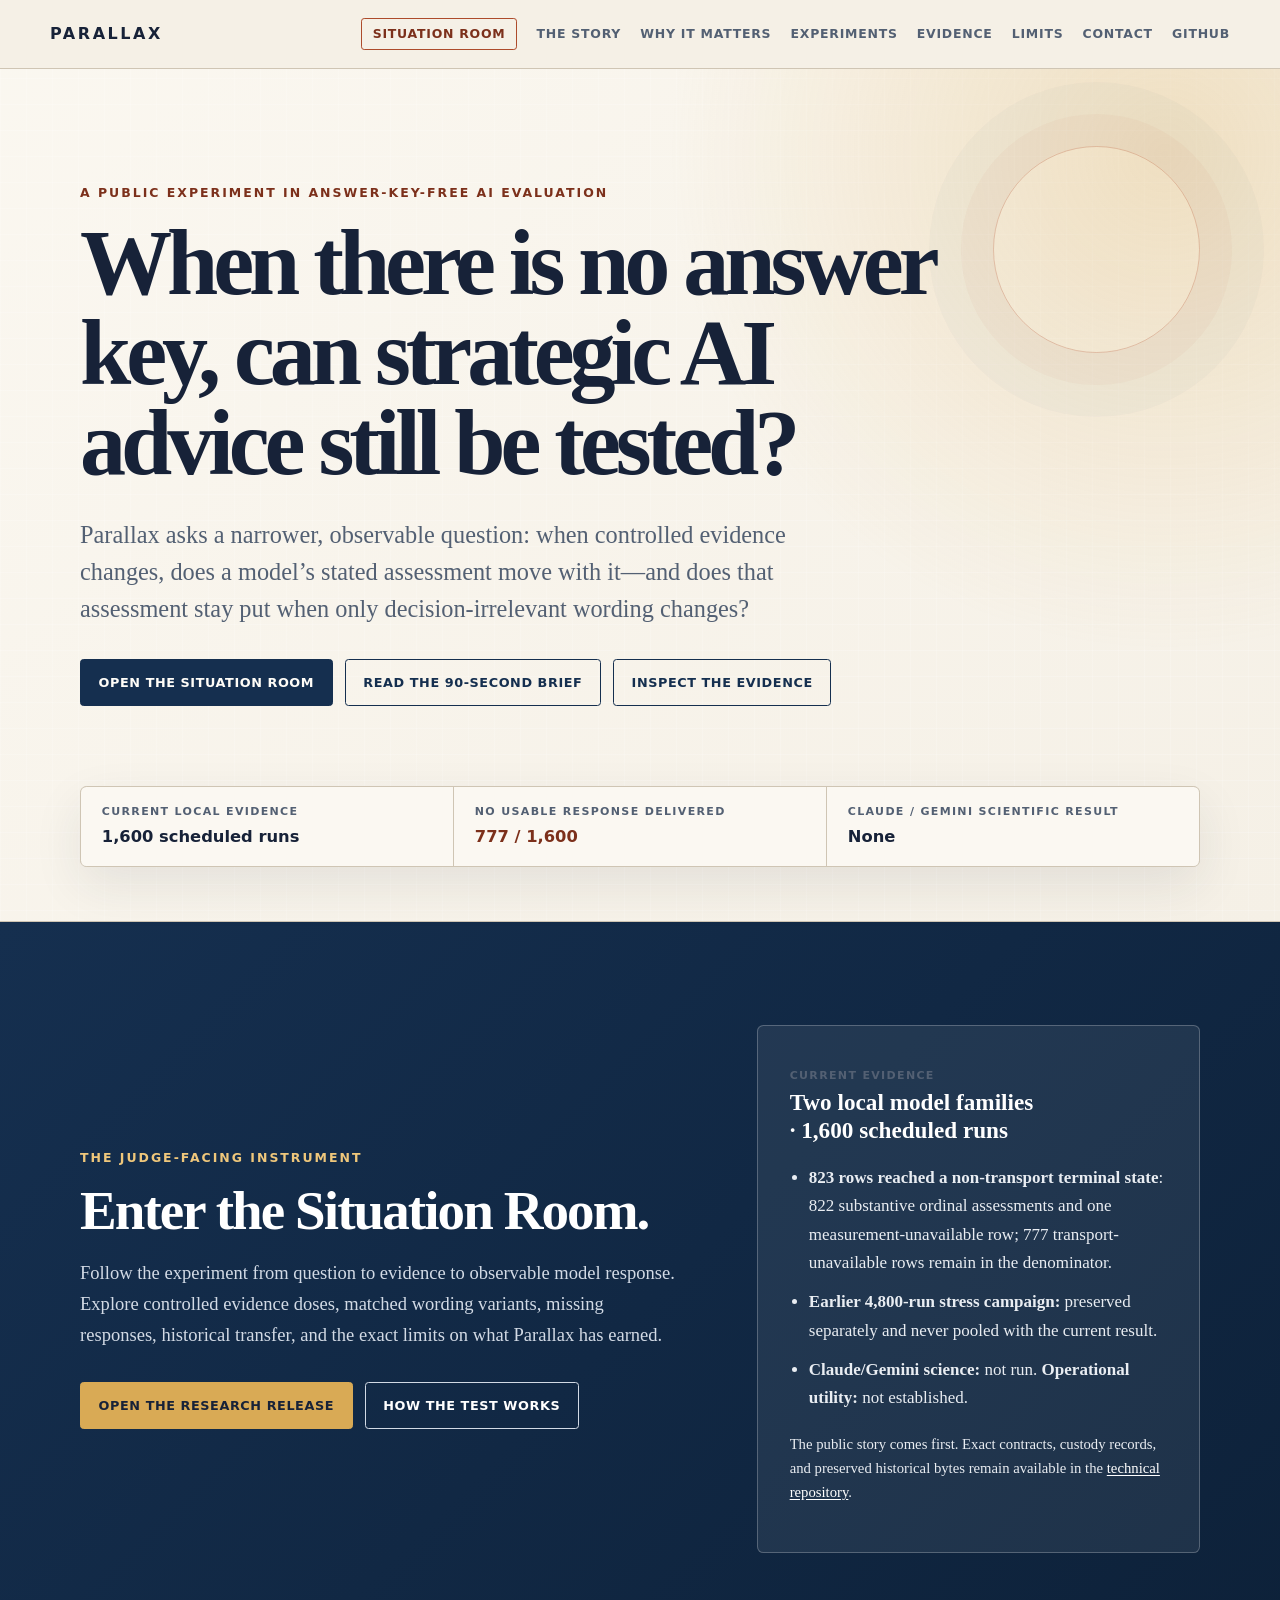
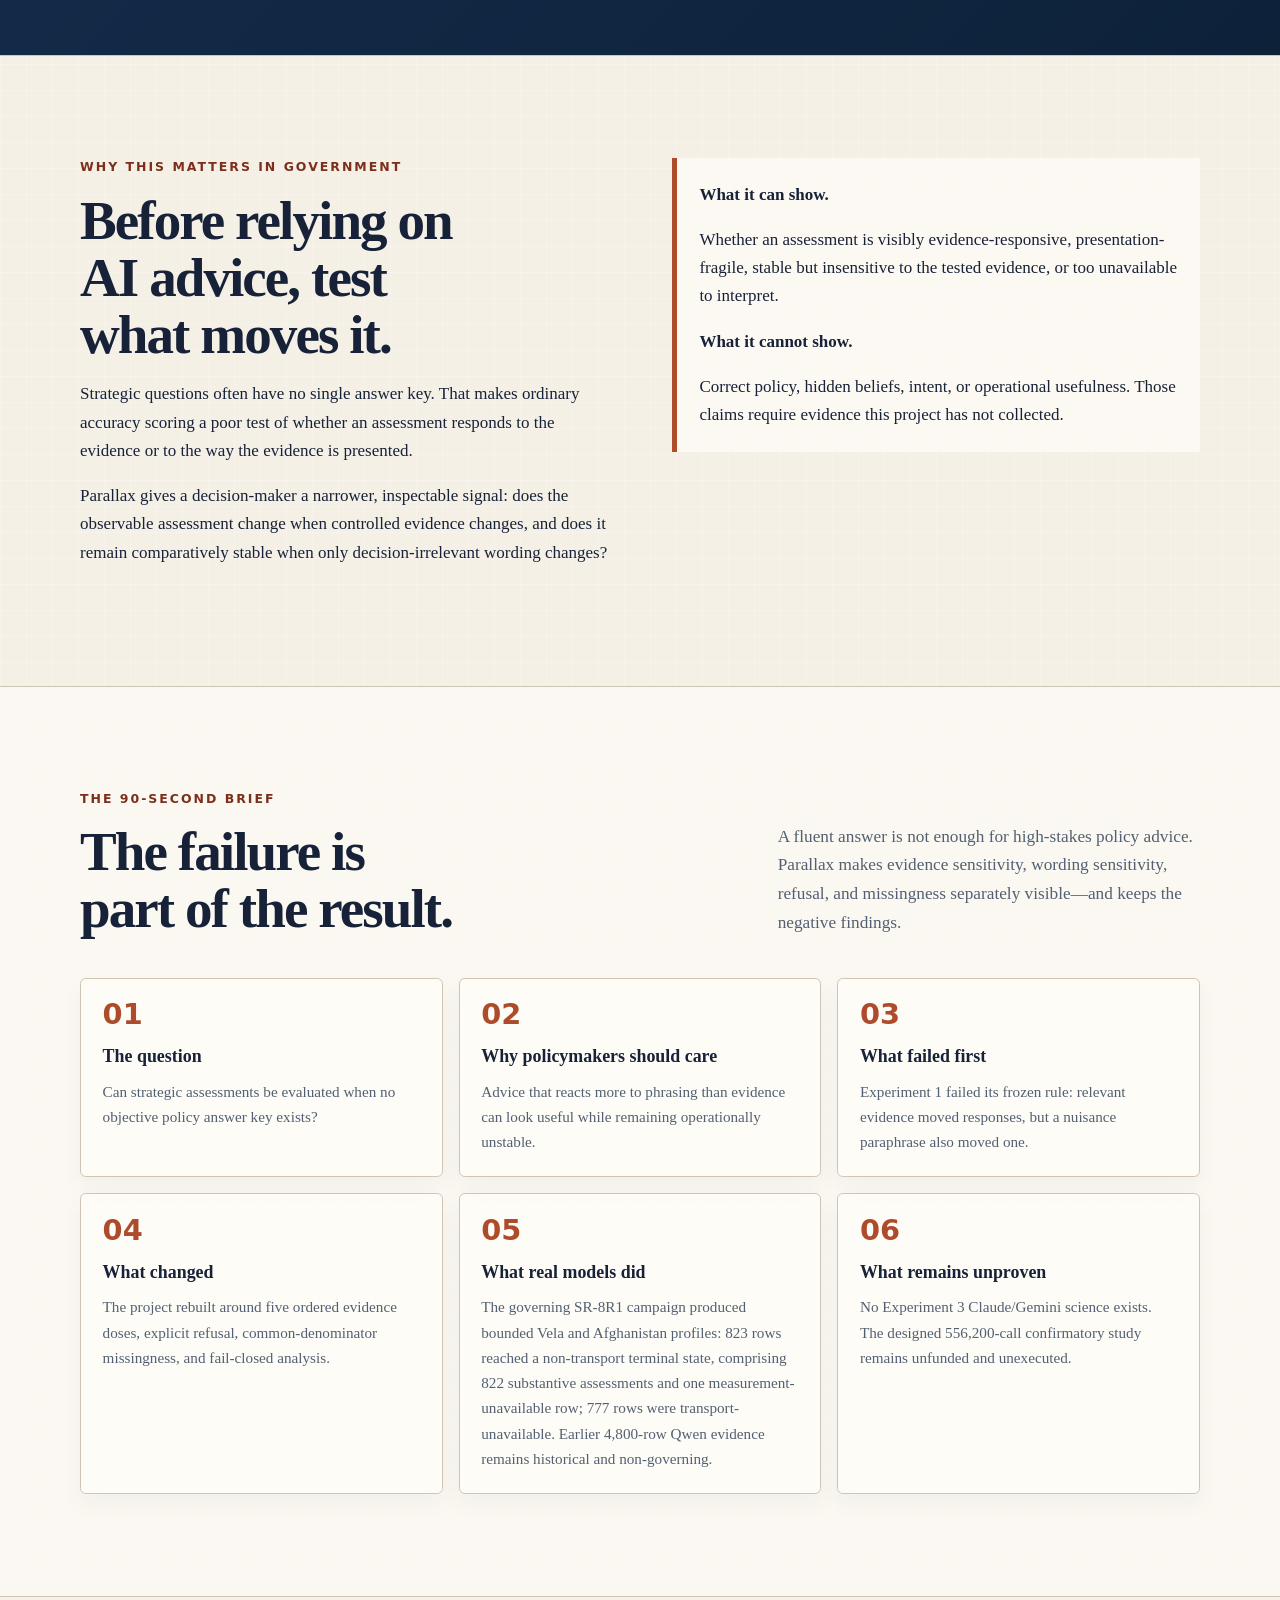
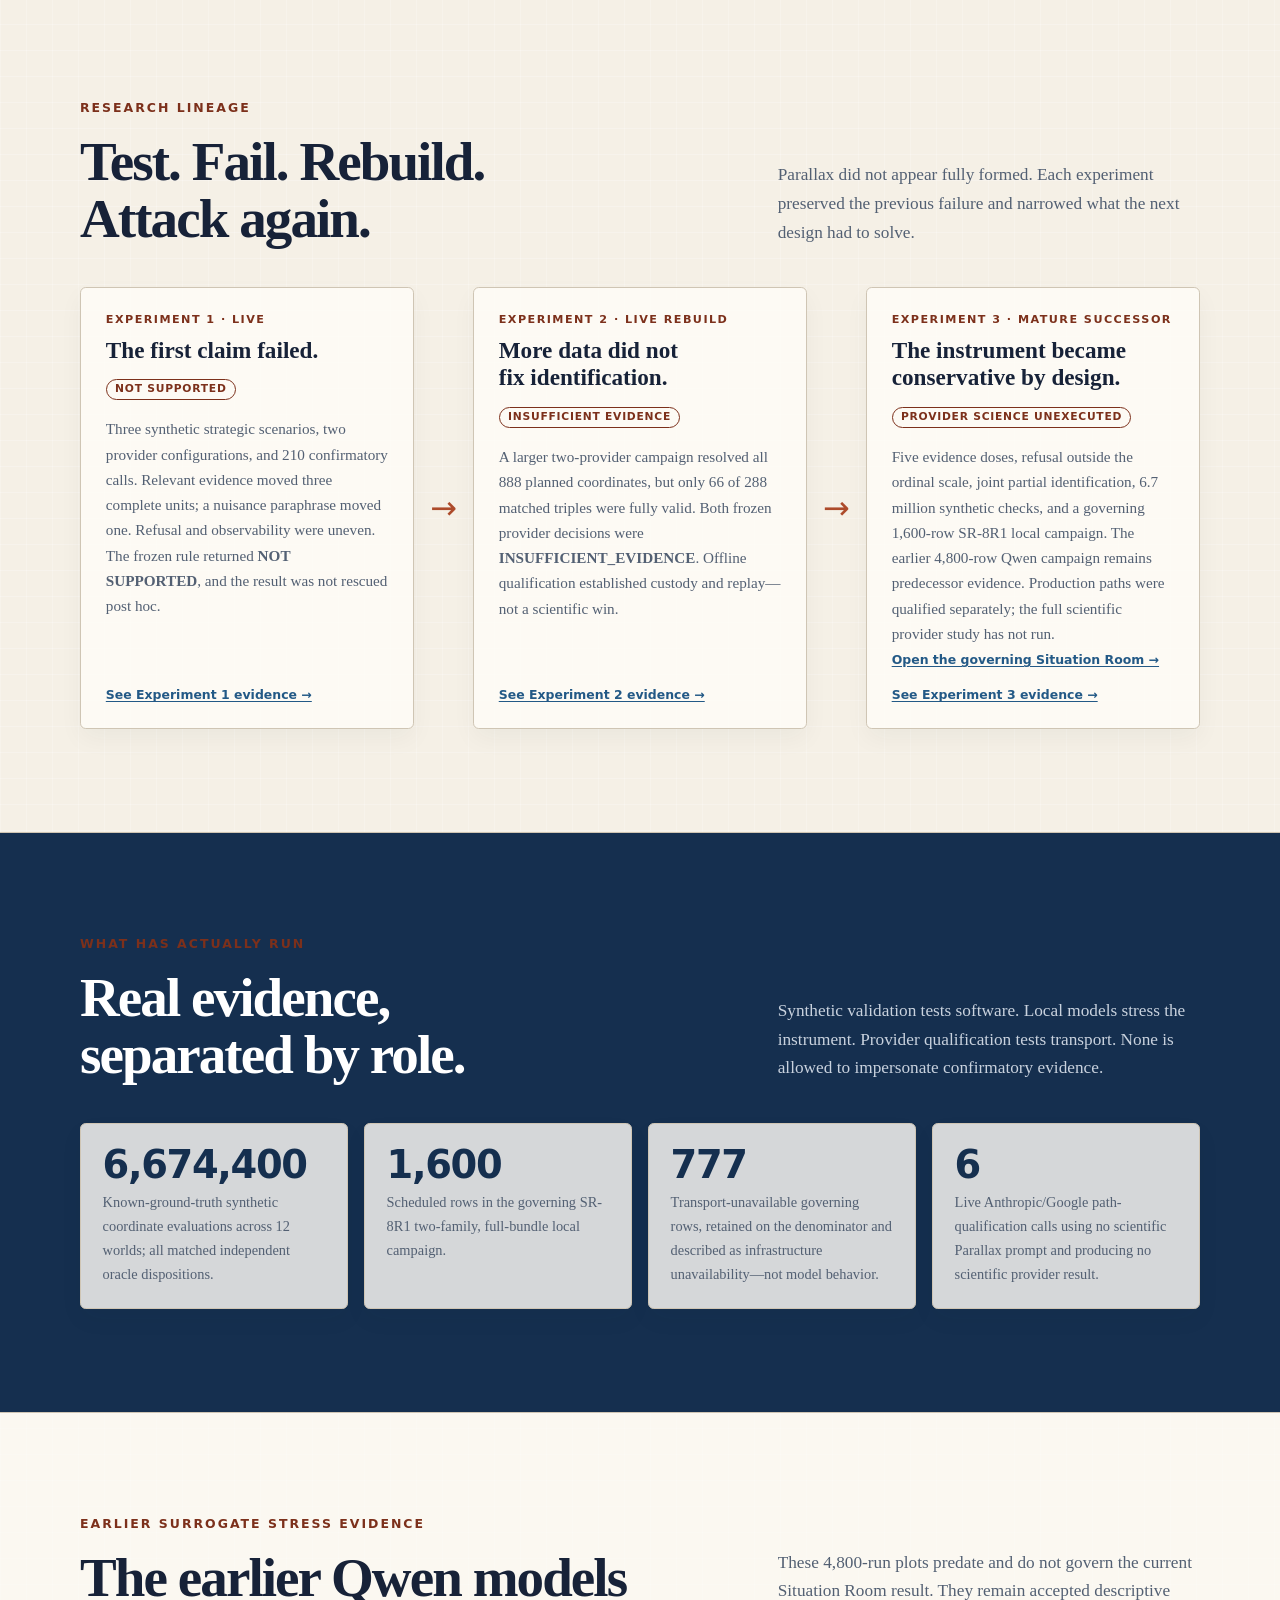
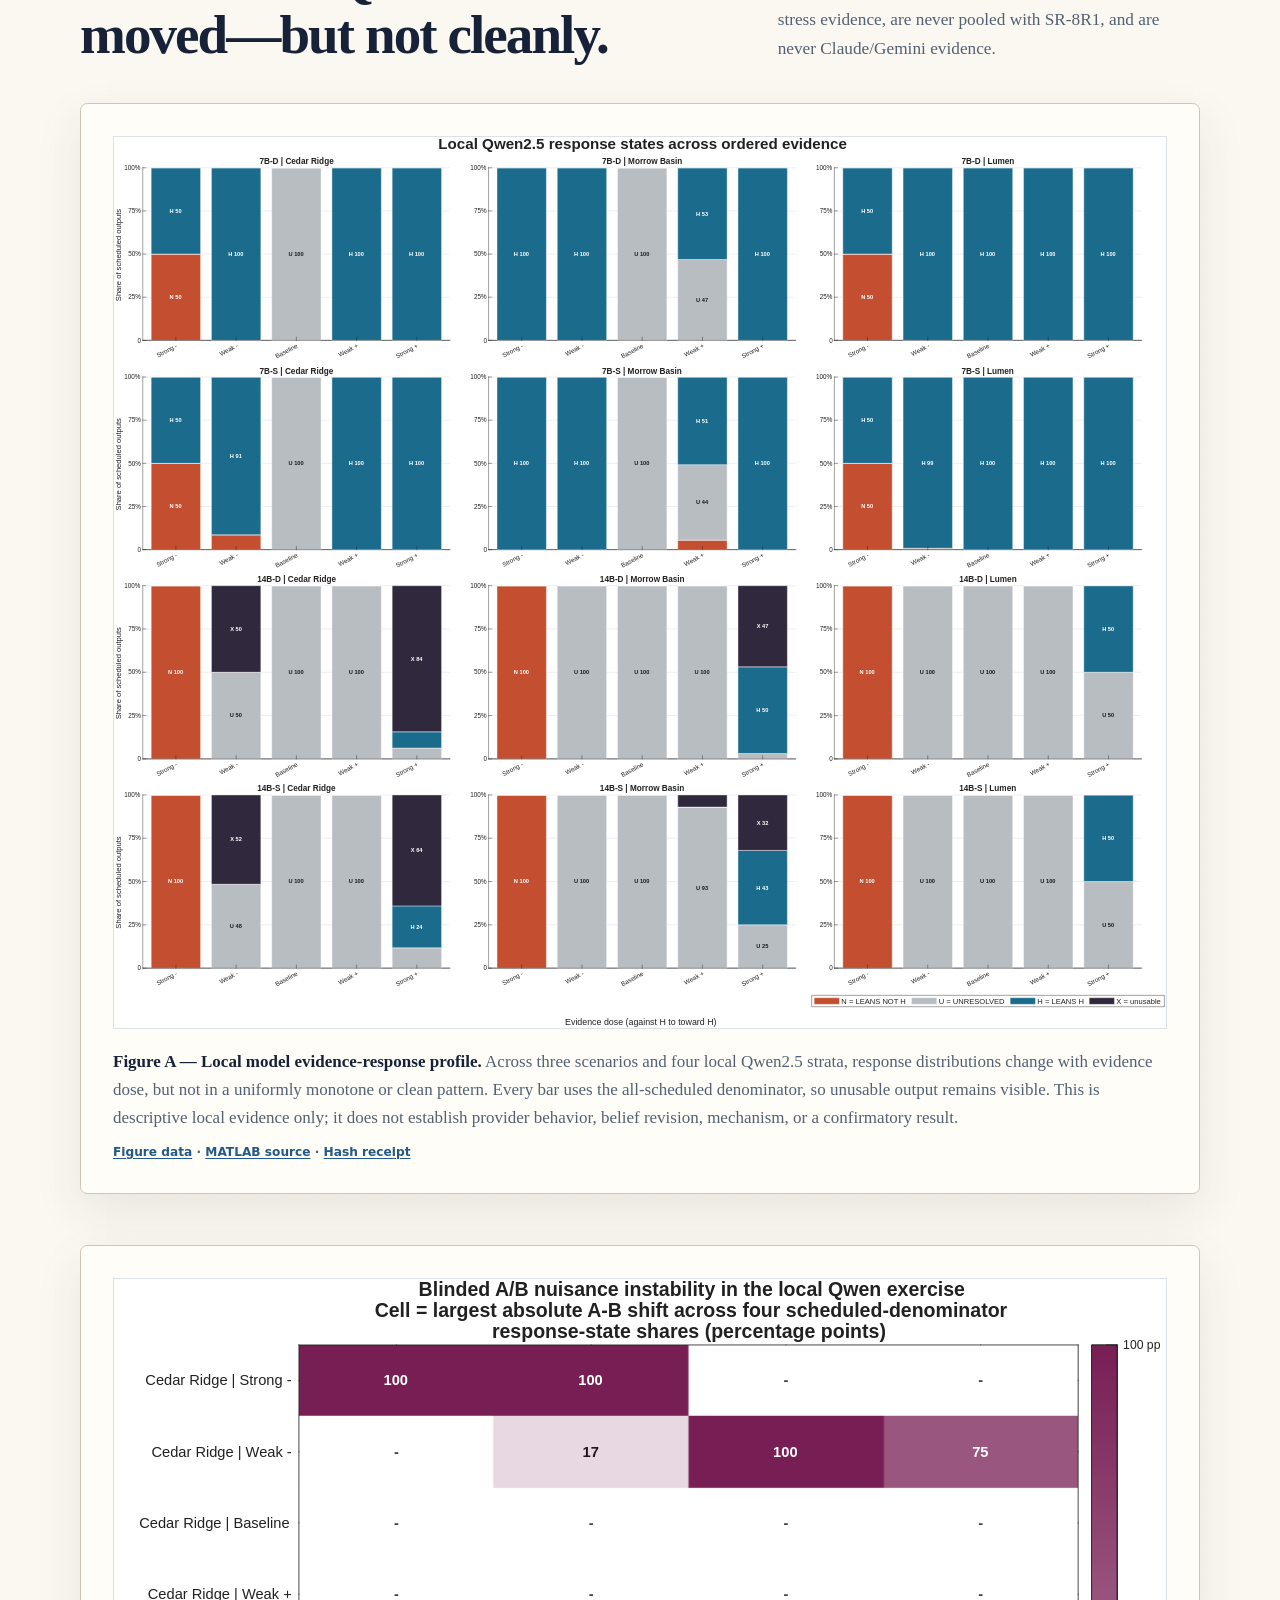
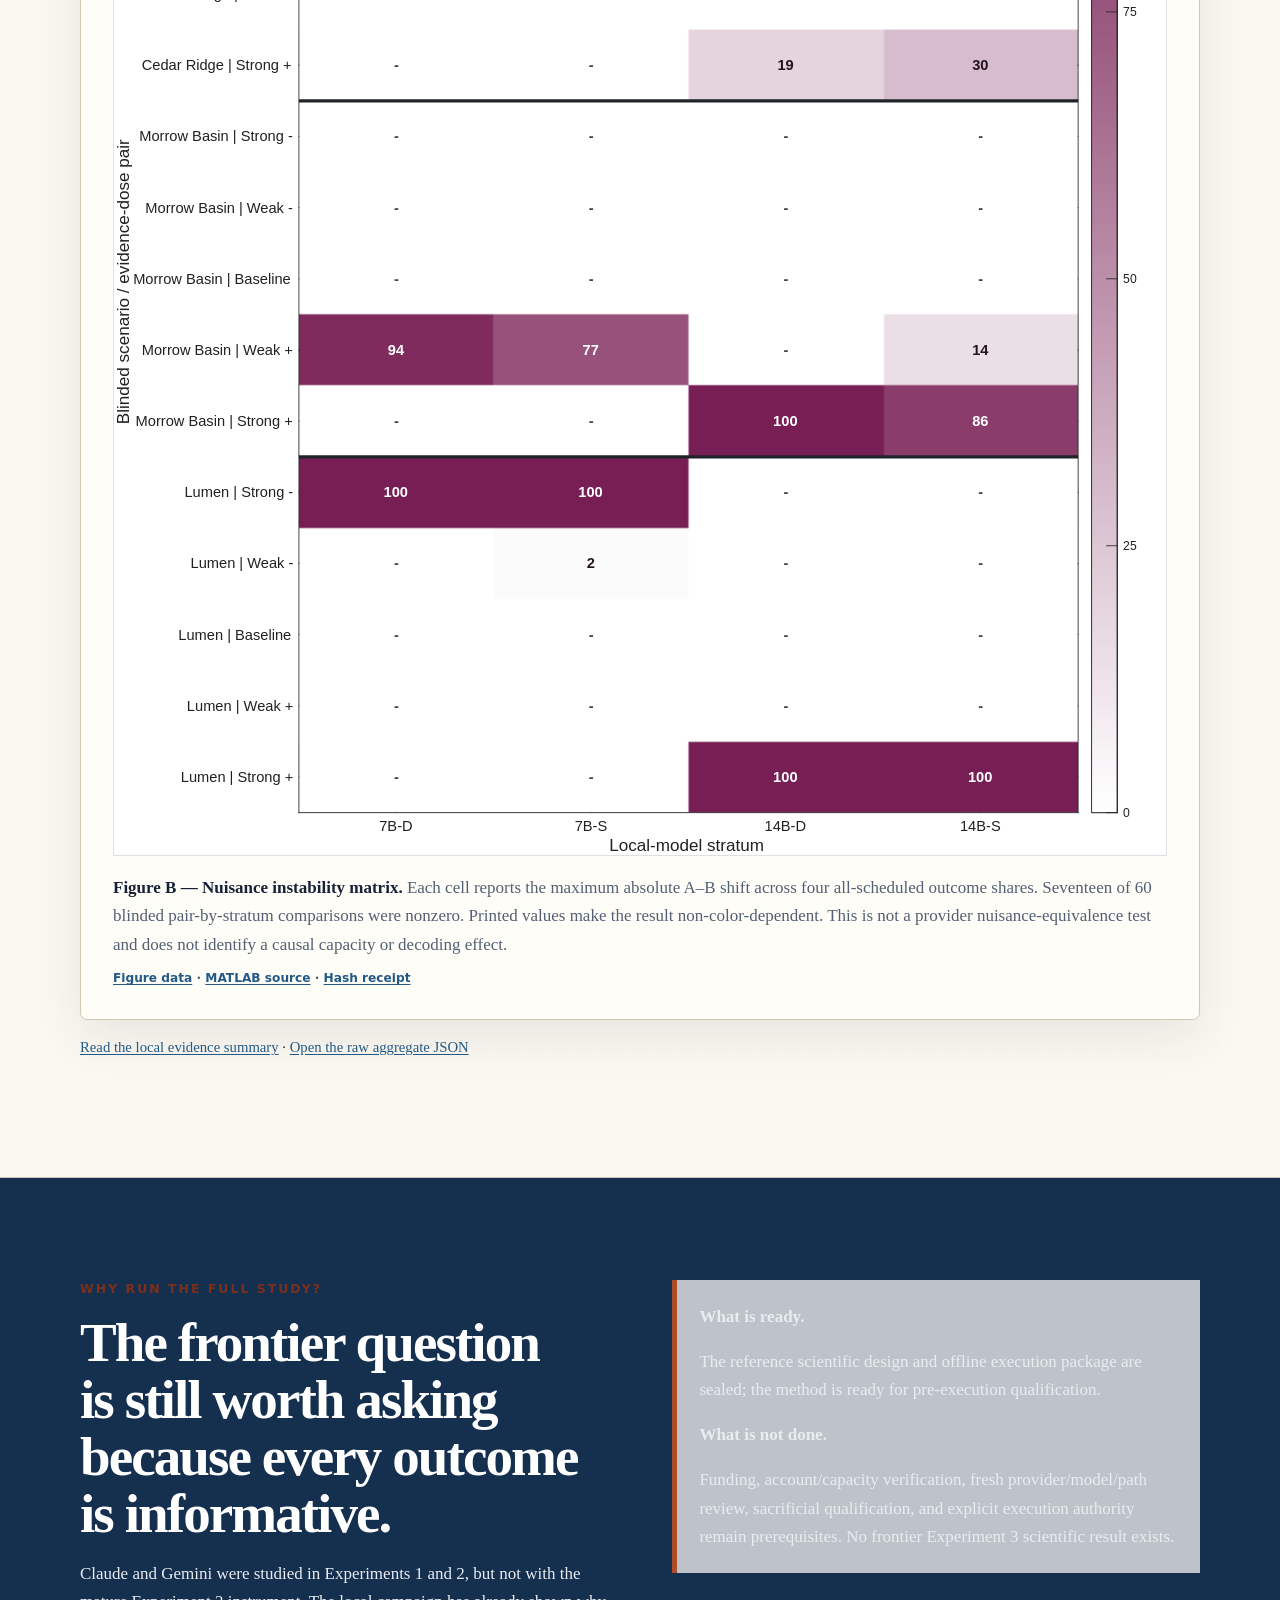
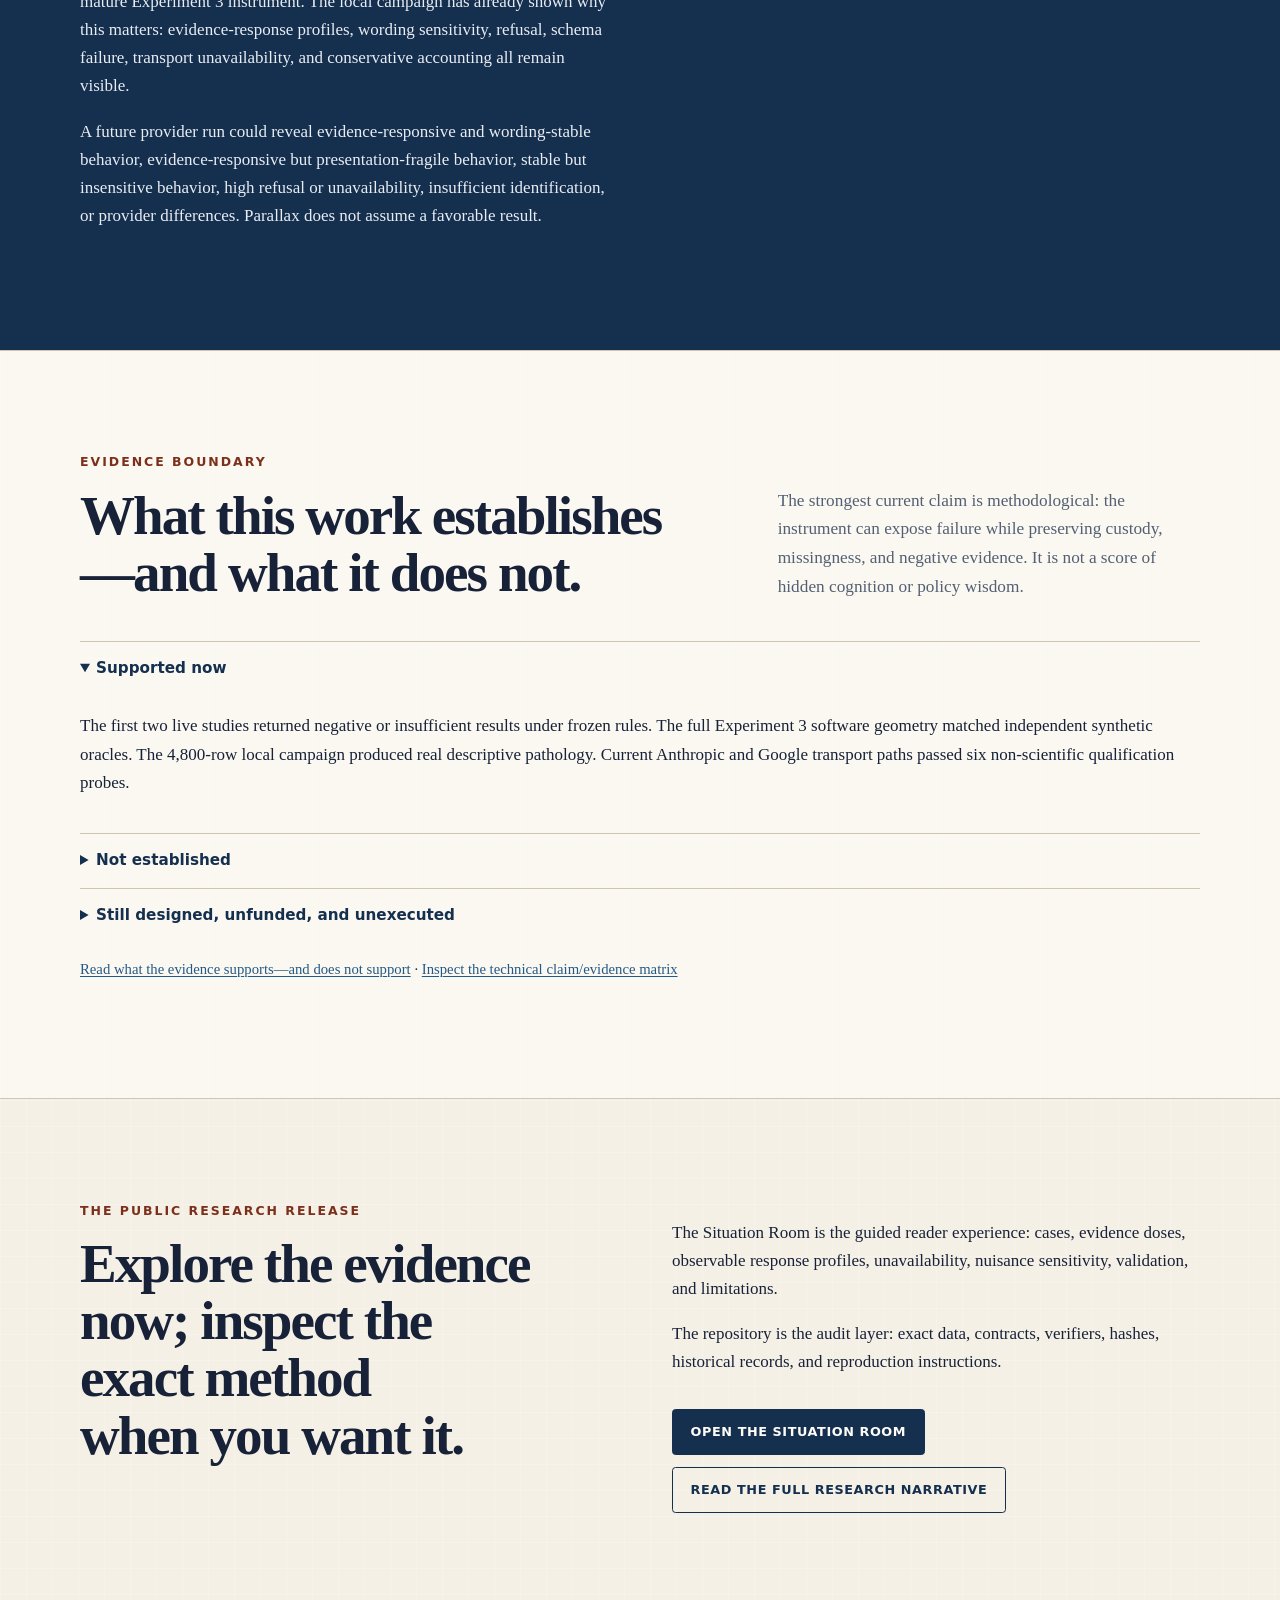
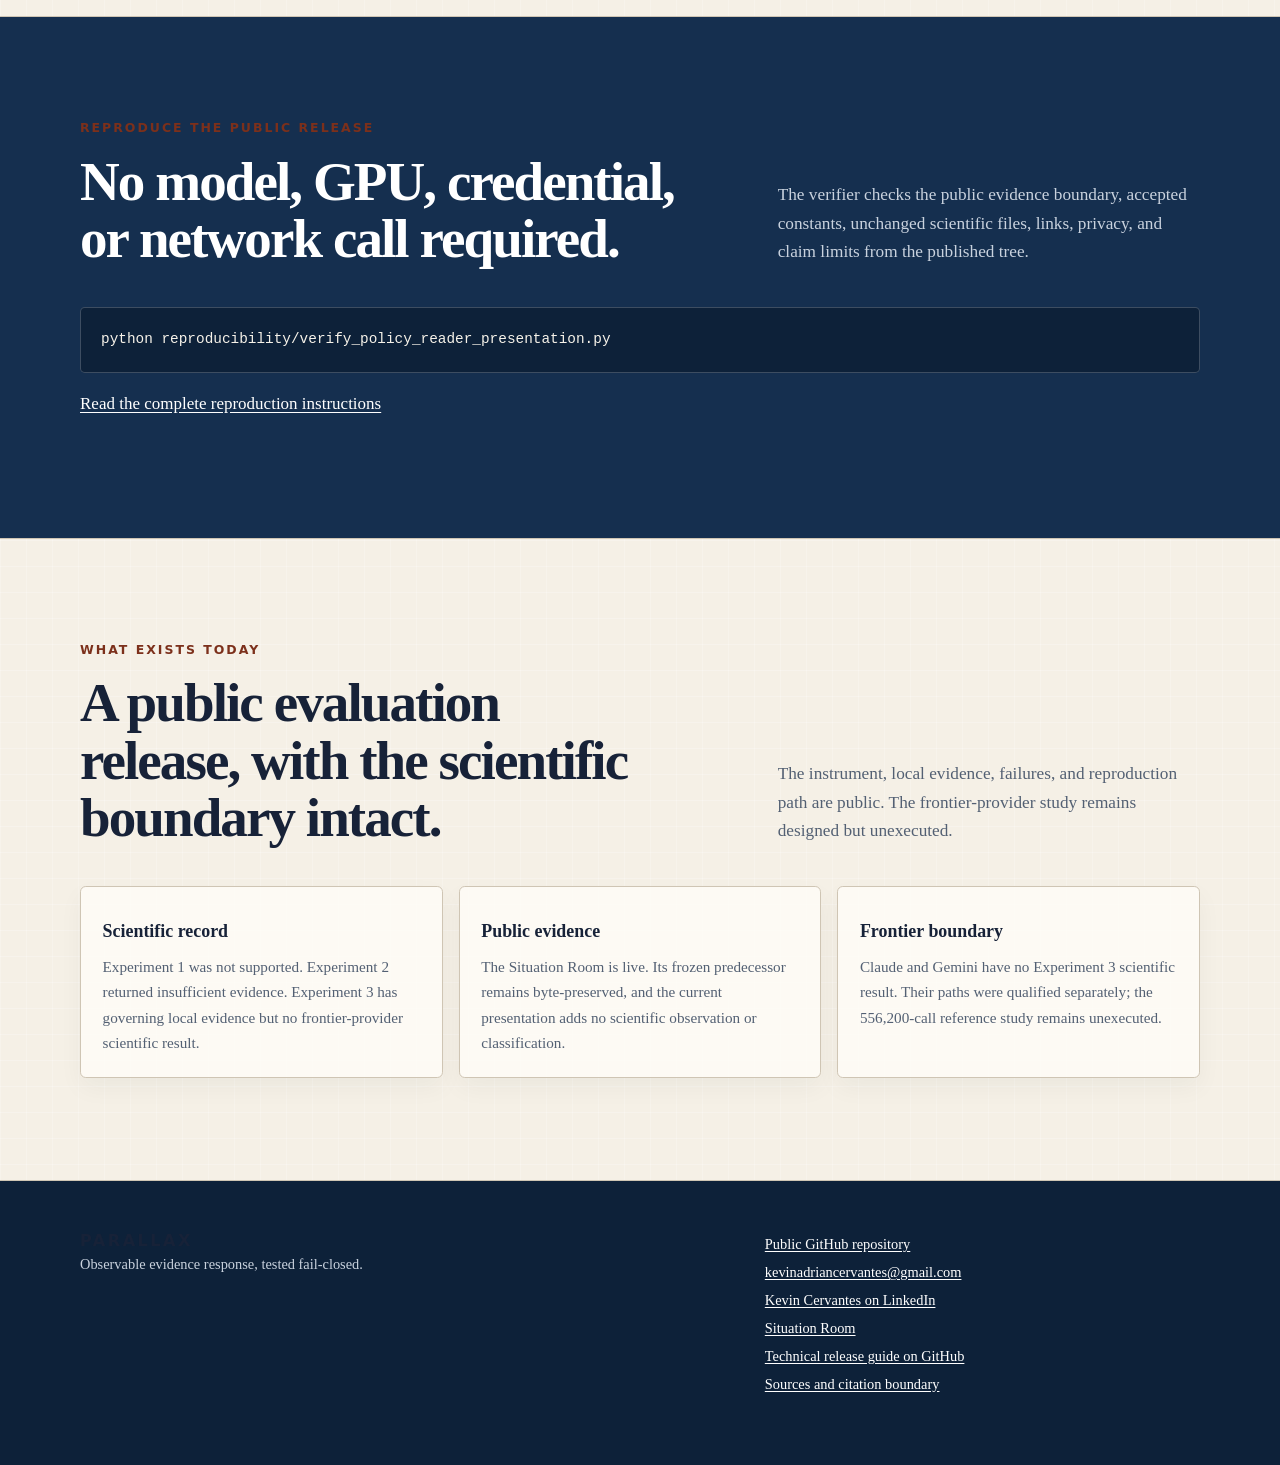
==== commit 2d1b44e0: "Create policy-reader presentation successor" ====
--- a/index.html
+++ b/index.html
@@ -7,7 +7,7 @@
   <meta name="description" content="Parallax tests whether strategic AI assessments move with relevant evidence, remain stable under nuisance variation, and fail visibly when unavailable. Open the Situation Room to inspect the governing 1,600-row SR-8R1 campaign.">
   <meta name="robots" content="index,follow,max-image-preview:large">
   <link rel="canonical" href="https://parallax.midex.app/">
-  <link rel="stylesheet" href="styles.css?v=public-presentation-v1">
+  <link rel="stylesheet" href="styles.css?v=public-presentation-v2">
   <meta property="og:type" content="website">
   <meta property="og:site_name" content="Parallax">
   <meta property="og:title" content="No answer key: stress-testing strategic AI advice">
@@ -38,15 +38,20 @@
   <header class="site-header">
     <div class="nav-shell">
       <a class="brand" href="/">Parallax</a>
-      <nav class="primary-nav" aria-label="Primary navigation">
+      <nav id="primary-navigation" class="primary-nav" aria-label="Primary navigation">
         <a class="nav-emphasis" href="situation-room/">Situation Room</a>
         <a href="#story">The story</a>
+        <a href="#why">Why it matters</a>
         <a href="#lineage">Experiments</a>
         <a href="#evidence">Evidence</a>
         <a href="#limits">Limits</a>
         <a href="#contact">Contact</a>
         <a href="https://github.com/kevinadriancervantes/parallax">GitHub</a>
       </nav>
+      <div class="mobile-header-actions">
+        <a class="nav-emphasis mobile-sr-cta" href="situation-room/">Situation Room</a>
+        <button class="nav-toggle" type="button" aria-expanded="false" aria-controls="primary-navigation"><span class="nav-toggle-icon" aria-hidden="true">☰</span><span>Menu</span></button>
+      </div>
     </div>
   </header>
 
@@ -93,11 +98,28 @@
           <p class="eyebrow">Current evidence</p>
           <h3>Two local model families · 1,600 scheduled runs</h3>
           <ul>
-            <li><strong>823 observable assessments</strong>; 777 technical/runtime failures remain in the accounting.</li>
+            <li><strong>823 rows reached a non-transport terminal state</strong>: 822 substantive ordinal assessments and one measurement-unavailable row; 777 transport-unavailable rows remain in the denominator.</li>
             <li><strong>Earlier 4,800-run stress campaign:</strong> preserved separately and never pooled with the current result.</li>
             <li><strong>Claude/Gemini science:</strong> not run. <strong>Operational utility:</strong> not established.</li>
           </ul>
-          <p class="compact">Technical identities, custody records, and the exact frozen pre-publication artifact remain available through <a href="situation-room/#provenance">provenance</a> and GitHub.</p>
+          <p class="compact">The public story comes first. Exact contracts, custody records, and preserved historical bytes remain available in the <a href="https://github.com/kevinadriancervantes/parallax">technical repository</a>.</p>
+        </aside>
+      </div>
+    </section>
+
+    <section class="section" id="why">
+      <div class="shell two-column">
+        <div>
+          <p class="kicker">Why this matters in government</p>
+          <h2>Before relying on AI advice, test what moves it.</h2>
+          <p>Strategic questions often have no single answer key. That makes ordinary accuracy scoring a poor test of whether an assessment responds to the evidence or to the way the evidence is presented.</p>
+          <p>Parallax gives a decision-maker a narrower, inspectable signal: does the observable assessment change when controlled evidence changes, and does it remain comparatively stable when only decision-irrelevant wording changes?</p>
+        </div>
+        <aside class="callout" aria-label="What Parallax can and cannot tell a policy reader">
+          <p><strong>What it can show.</strong></p>
+          <p>Whether an assessment is visibly evidence-responsive, presentation-fragile, stable but insensitive to the tested evidence, or too unavailable to interpret.</p>
+          <p><strong>What it cannot show.</strong></p>
+          <p>Correct policy, hidden beliefs, intent, or operational usefulness. Those claims require evidence this project has not collected.</p>
         </aside>
       </div>
     </section>
@@ -135,7 +157,7 @@
           <article class="brief-card">
             <span class="number" aria-hidden="true">05</span>
             <h3>What real models did</h3>
-            <p>The governing 1,600-row SR-8R1 campaign produced bounded Vela and Afghanistan profiles; 777 rows were transport-unavailable. Earlier 4,800-row Qwen evidence remains historical and non-governing.</p>
+            <p>The governing SR-8R1 campaign produced bounded Vela and Afghanistan profiles: 823 rows reached a non-transport terminal state, comprising 822 substantive assessments and one measurement-unavailable row; 777 rows were transport-unavailable. Earlier 4,800-row Qwen evidence remains historical and non-governing.</p>
           </article>
           <article class="brief-card">
             <span class="number" aria-hidden="true">06</span>
@@ -229,17 +251,19 @@
       </div>
     </section>
 
-    <section class="section" id="china">
+    <section class="section dark" id="frontier">
       <div class="shell two-column">
         <div>
-          <p class="kicker">Why this is a China + AI story</p>
-          <h2>A Chinese open model family made the instrument fail in useful ways.</h2>
-          <p>Parallax used Alibaba-origin <a href="https://qwenlm.github.io/blog/qwen2.5/">Qwen2.5 open-weight models</a> locally as surrogate stress evidence. They were inexpensive enough to expose non-monotone dose paths, nuisance sensitivity, and response-schema failure before a costly provider campaign.</p>
-          <p>That is substantive China/AI relevance: open models developed by a major Chinese AI team can be part of rigorous, reproducible evaluation infrastructure—not just the object of geopolitical comparison.</p>
-        </div>
-        <aside class="callout" aria-label="China and Qwen claim boundary">
-          <p><strong>The boundary matters.</strong></p>
-          <p>Qwen does not represent “Chinese models,” the local results do not transfer to Claude or Gemini, and the observed behavior does not support geopolitical or internal-mechanism conclusions. Capacity strata are descriptive and unpaired, not causal.</p>
+          <p class="kicker">Why run the full study?</p>
+          <h2>The frontier question is still worth asking because every outcome is informative.</h2>
+          <p>Claude and Gemini were studied in Experiments 1 and 2, but not with the mature Experiment 3 instrument. The local campaign has already shown why this matters: evidence-response profiles, wording sensitivity, refusal, schema failure, transport unavailability, and conservative accounting all remain visible.</p>
+          <p>A future provider run could reveal evidence-responsive and wording-stable behavior, evidence-responsive but presentation-fragile behavior, stable but insensitive behavior, high refusal or unavailability, insufficient identification, or provider differences. Parallax does not assume a favorable result.</p>
+        </div>
+        <aside class="callout" aria-label="Frontier experiment prerequisites">
+          <p><strong>What is ready.</strong></p>
+          <p>The reference scientific design and offline execution package are sealed; the method is ready for pre-execution qualification.</p>
+          <p><strong>What is not done.</strong></p>
+          <p>Funding, account/capacity verification, fresh provider/model/path review, sacrificial qualification, and explicit execution authority remain prerequisites. No frontier Experiment 3 scientific result exists.</p>
         </aside>
       </div>
     </section>
@@ -269,16 +293,16 @@
       </div>
     </section>
 
-    <section class="section" id="commission">
+    <section class="section" id="release">
       <div class="shell two-column">
         <div>
-          <p class="kicker">Submission history</p>
-          <h2>One contest is historical. The Situation Room entry is not submitted.</h2>
-        </div>
-        <div>
-          <p>The August 23 broad ChinaTalk proposal was submitted and did not advance. It is preserved exactly as a historical artifact, including its then-current framing.</p>
-          <p>The September 1 Situation Room entry has not been submitted. This public release presents the evaluation and its evidence; publication does not submit the contest form.</p>
-          <div class="actions"><a class="button" href="proposal/">Read the August 23 submitted proposal</a><a class="button secondary" href="research/narrative/">Current research narrative</a></div>
+          <p class="kicker">The public research release</p>
+          <h2>Explore the evidence now; inspect the exact method when you want it.</h2>
+        </div>
+        <div>
+          <p>The Situation Room is the guided reader experience: cases, evidence doses, observable response profiles, unavailability, nuisance sensitivity, validation, and limitations.</p>
+          <p>The repository is the audit layer: exact data, contracts, verifiers, hashes, historical records, and reproduction instructions.</p>
+          <div class="actions"><a class="button" href="situation-room/">Open the Situation Room</a><a class="button secondary" href="research/narrative/">Read the full research narrative</a></div>
         </div>
       </div>
     </section>
@@ -290,9 +314,9 @@
             <p class="kicker">Reproduce the public release</p>
             <h2>No model, GPU, credential, or network call required.</h2>
           </div>
-          <p class="section-intro">The verifier checks packet identity, accepted constants, evidence summaries, figure receipts, proposal constraints, links, privacy, and claim boundaries from the published tree.</p>
-        </div>
-        <pre class="status-block" aria-label="Reproduction command">python reproducibility/verify_public_presentation_successor.py</pre>
+          <p class="section-intro">The verifier checks the public evidence boundary, accepted constants, unchanged scientific files, links, privacy, and claim limits from the published tree.</p>
+        </div>
+        <pre class="status-block" aria-label="Reproduction command">python reproducibility/verify_policy_reader_presentation.py</pre>
         <p><a href="reproduce/">Read the complete reproduction instructions</a></p>
       </div>
     </section>
@@ -304,12 +328,12 @@
             <p class="kicker">What exists today</p>
             <h2>A public evaluation release, with the scientific boundary intact.</h2>
           </div>
-          <p class="section-intro">The instrument, local evidence, failures, and reproduction path are public. The frontier-provider study remains unexecuted, and the Situation Room contest form remains unsubmitted.</p>
+          <p class="section-intro">The instrument, local evidence, failures, and reproduction path are public. The frontier-provider study remains designed but unexecuted.</p>
         </div>
         <div class="brief-grid">
           <article class="brief-card"><h3>Scientific record</h3><p>Experiment 1 was not supported. Experiment 2 returned insufficient evidence. Experiment 3 has governing local evidence but no frontier-provider scientific result.</p></article>
           <article class="brief-card"><h3>Public evidence</h3><p>The Situation Room is live. Its frozen predecessor remains byte-preserved, and the current presentation adds no scientific observation or classification.</p></article>
-          <article class="brief-card"><h3>Contest status</h3><p>August 23: submitted, not advanced, historical. September 1 Situation Room: not submitted. Submission remains a separate human decision.</p></article>
+          <article class="brief-card"><h3>Frontier boundary</h3><p>Claude and Gemini have no Experiment 3 scientific result. Their paths were qualified separately; the 556,200-call reference study remains unexecuted.</p></article>
         </div>
       </div>
     </section>
@@ -326,11 +350,22 @@
         <p><a href="mailto:kevinadriancervantes@gmail.com">kevinadriancervantes@gmail.com</a></p>
         <p><a href="https://www.linkedin.com/in/kevinadriancervantes/">Kevin Cervantes on LinkedIn</a></p>
         <p><a href="situation-room/">Situation Room</a></p>
-        <p><a href="publication/situation-room-v1/">Publication receipt</a></p>
-        <p><a href="README.md">Public release guide</a></p>
+        <p><a href="https://github.com/kevinadriancervantes/parallax#readme">Technical release guide on GitHub</a></p>
         <p><a href="governance/sources.md">Sources and citation boundary</a></p>
       </div>
     </div>
   </footer>
+  <script>
+    (() => {
+      const toggle = document.querySelector('.nav-toggle');
+      const nav = document.querySelector('#primary-navigation');
+      if (!toggle || !nav) return;
+      toggle.addEventListener('click', () => {
+        const open = toggle.getAttribute('aria-expanded') === 'true';
+        toggle.setAttribute('aria-expanded', String(!open));
+        nav.classList.toggle('is-open', !open);
+      });
+    })();
+  </script>
 </body>
 </html>
--- a/styles.css
+++ b/styles.css
@@ -105,6 +105,25 @@
   color: var(--rust-dark);
 }
 
+.mobile-header-actions { display: none; align-items: center; gap: .45rem; }
+.nav-toggle {
+  display: inline-flex;
+  align-items: center;
+  gap: .38rem;
+  min-width: 44px;
+  min-height: 44px;
+  padding: .45rem .6rem;
+  border: 1px solid var(--navy);
+  border-radius: .22rem;
+  background: transparent;
+  color: var(--navy);
+  font: 750 .72rem/1 system-ui, -apple-system, "Segoe UI", sans-serif;
+  letter-spacing: .05em;
+  text-transform: uppercase;
+}
+.nav-toggle-icon { font-size: 1rem; line-height: 1; }
+.mobile-sr-cta { display: none; }
+
 main { overflow: hidden; }
 
 .shell {
@@ -653,18 +672,31 @@
   .reader-layout { grid-template-columns: 1fr; }
   .reader-aside { position: static; }
   .situation-room-grid { grid-template-columns: 1fr; }
-  .primary-nav { flex-wrap: nowrap; max-width: 68vw; overflow-x: auto; justify-content: flex-start; padding: .35rem 0; scrollbar-width: thin; }
+}
+
+@media (min-width: 621px) and (max-width: 980px) {
+  .nav-shell { position: relative; min-height: 4.25rem; padding: .72rem 0; gap: .7rem; flex-direction: row; align-items: center; flex-wrap: wrap; }
+  .mobile-header-actions { display: flex; margin-left: auto; }
+  .mobile-sr-cta { display: inline-flex; padding: .48rem .58rem; font-size: .67rem; }
+  .nav-toggle { cursor: pointer; }
+  .primary-nav { display: none; width: 100%; max-width: none; flex-basis: 100%; grid-template-columns: repeat(4, minmax(0, 1fr)); justify-content: start; overflow: visible; gap: .55rem .85rem; padding: .3rem 0 .1rem; }
+  .primary-nav.is-open { display: grid; }
+  .primary-nav a { min-width: 0; }
+  .primary-nav .nav-emphasis { display: none; }
 }
 
 @media (max-width: 620px) {
   body { font-size: 16px; }
   .nav-shell, .shell { width: min(100% - 1.35rem, 1120px); }
-  .nav-shell { min-height: 3.8rem; padding: .72rem 0; gap: .7rem; flex-direction: column; align-items: flex-start; }
+  .nav-shell { position: relative; min-height: 3.8rem; padding: .72rem 0; gap: .7rem; flex-direction: row; align-items: center; flex-wrap: wrap; }
   .brand { font-size: .88rem; letter-spacing: .12em; }
-  .primary-nav { gap: .65rem; font-size: .68rem; }
-  .primary-nav { width: 100%; max-width: none; display: grid; grid-template-columns: repeat(3, auto); justify-content: start; overflow: visible; gap: .55rem .85rem; padding: 0; }
+  .mobile-header-actions { display: flex; margin-left: auto; }
+  .mobile-sr-cta { display: inline-flex; padding: .48rem .58rem; font-size: .67rem; }
+  .nav-toggle { cursor: pointer; }
+  .primary-nav { display: none; width: 100%; max-width: none; flex-basis: 100%; grid-template-columns: repeat(2, minmax(0, 1fr)); justify-content: start; overflow: visible; gap: .55rem .85rem; padding: .3rem 0 .1rem; }
+  .primary-nav.is-open { display: grid; }
   .primary-nav a { min-width: 0; }
-  .primary-nav .nav-emphasis { padding: .3rem .45rem; }
+  .primary-nav .nav-emphasis { display: none; }
   .hero { padding-top: 3.3rem; }
   .hero::after { display: none; }
   h1 { font-size: clamp(2.65rem, 14vw, 4.3rem); }
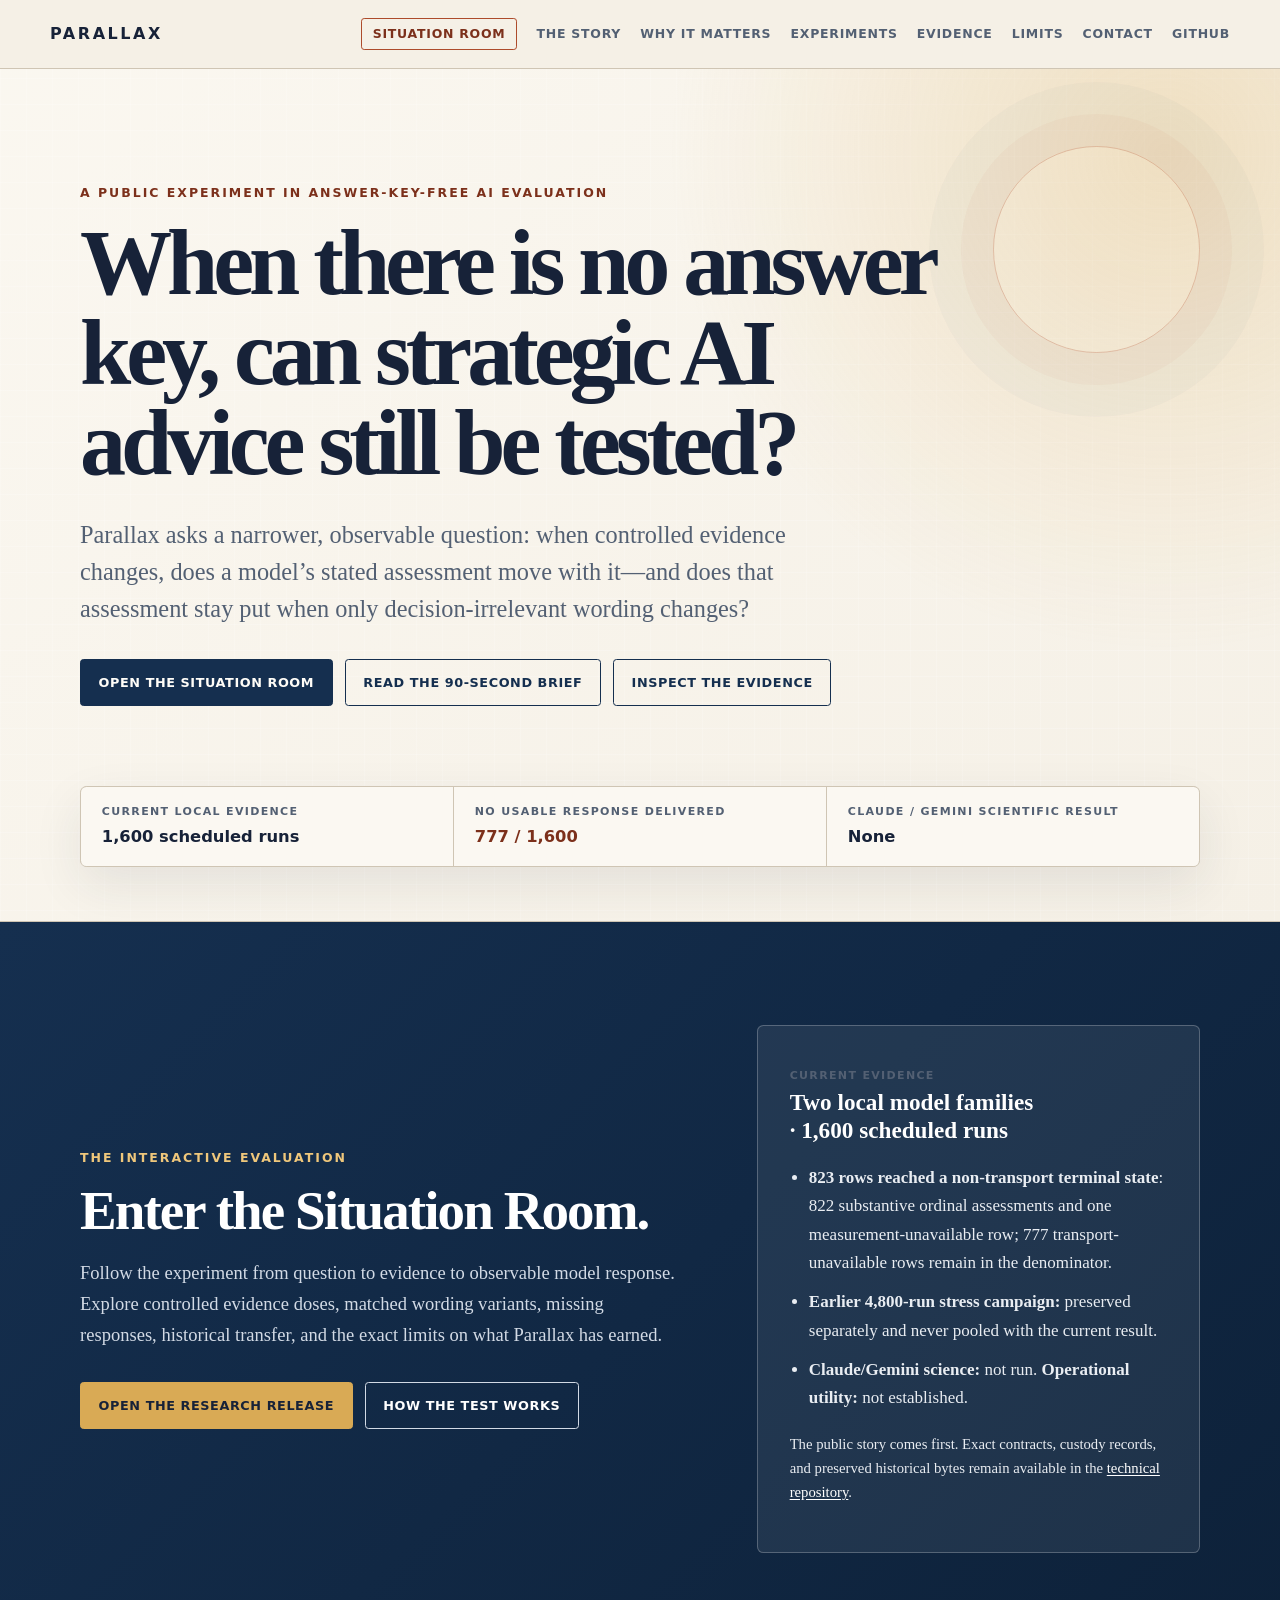
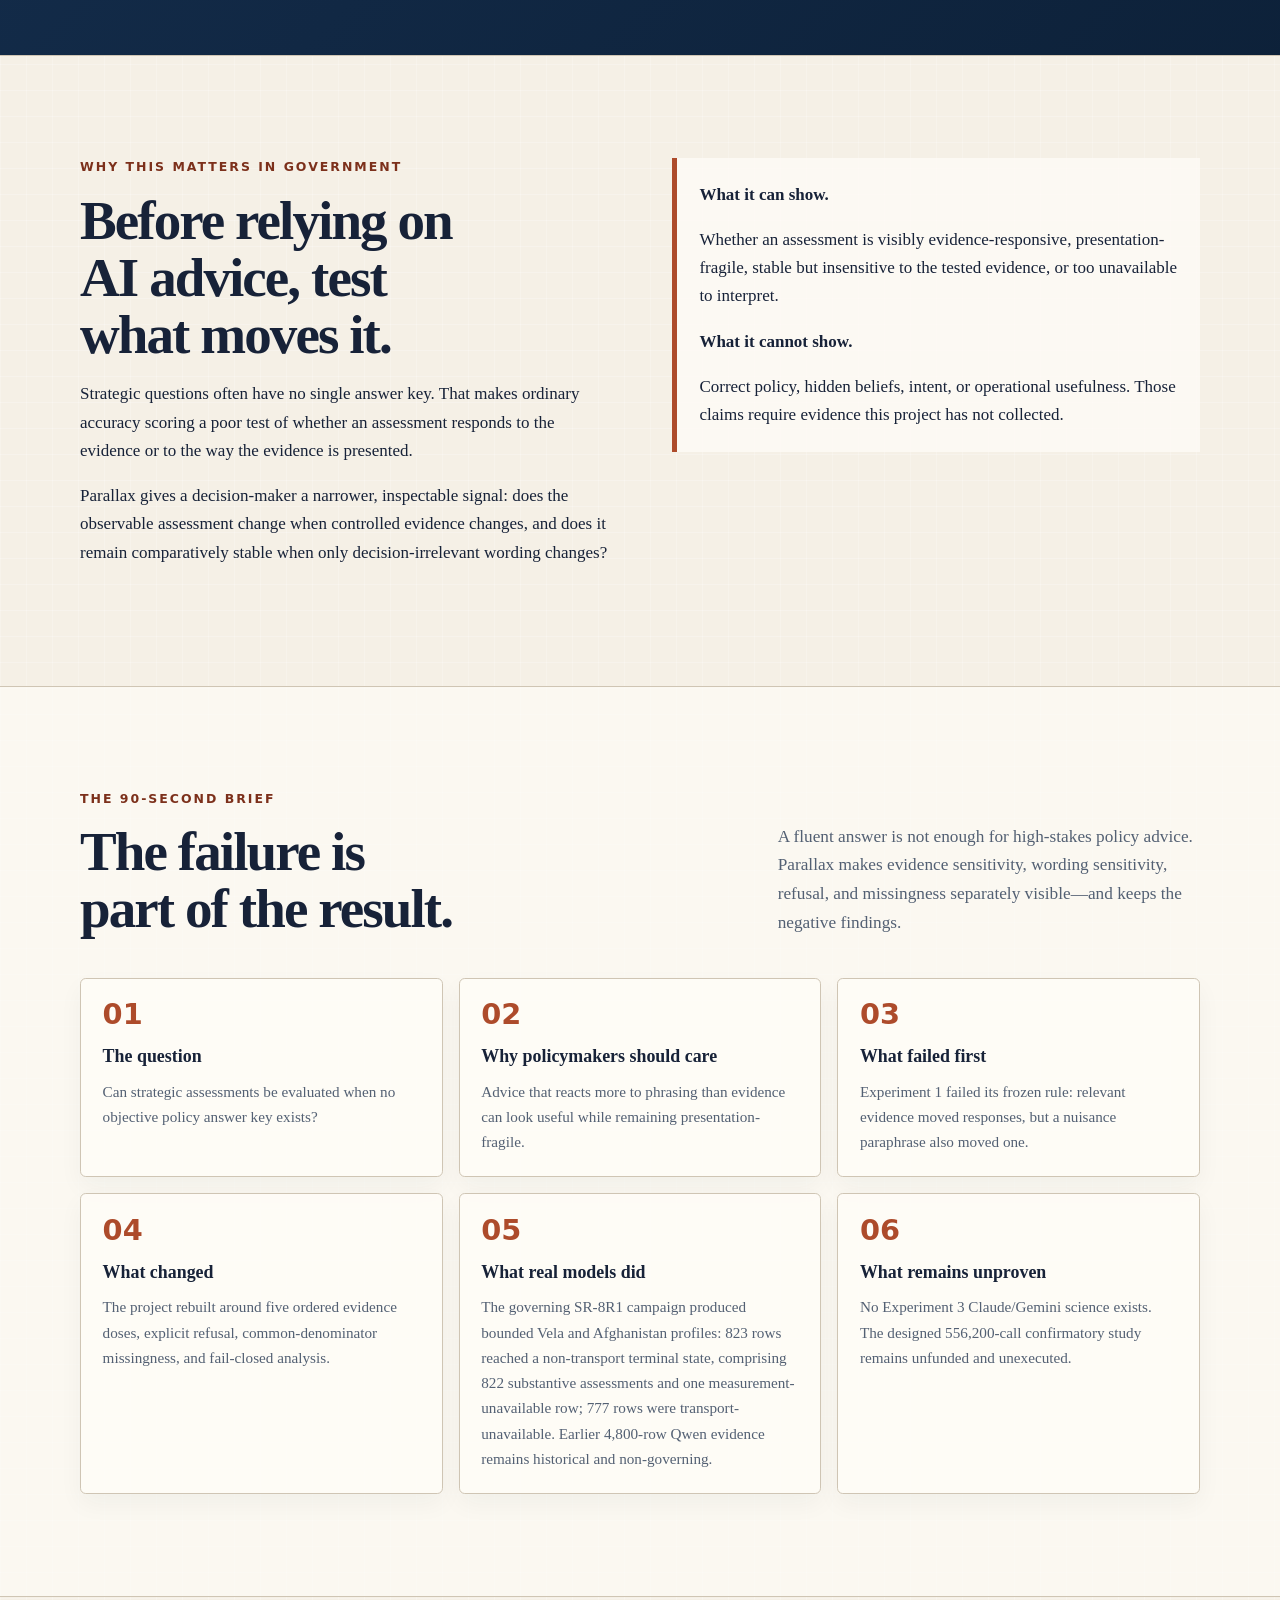
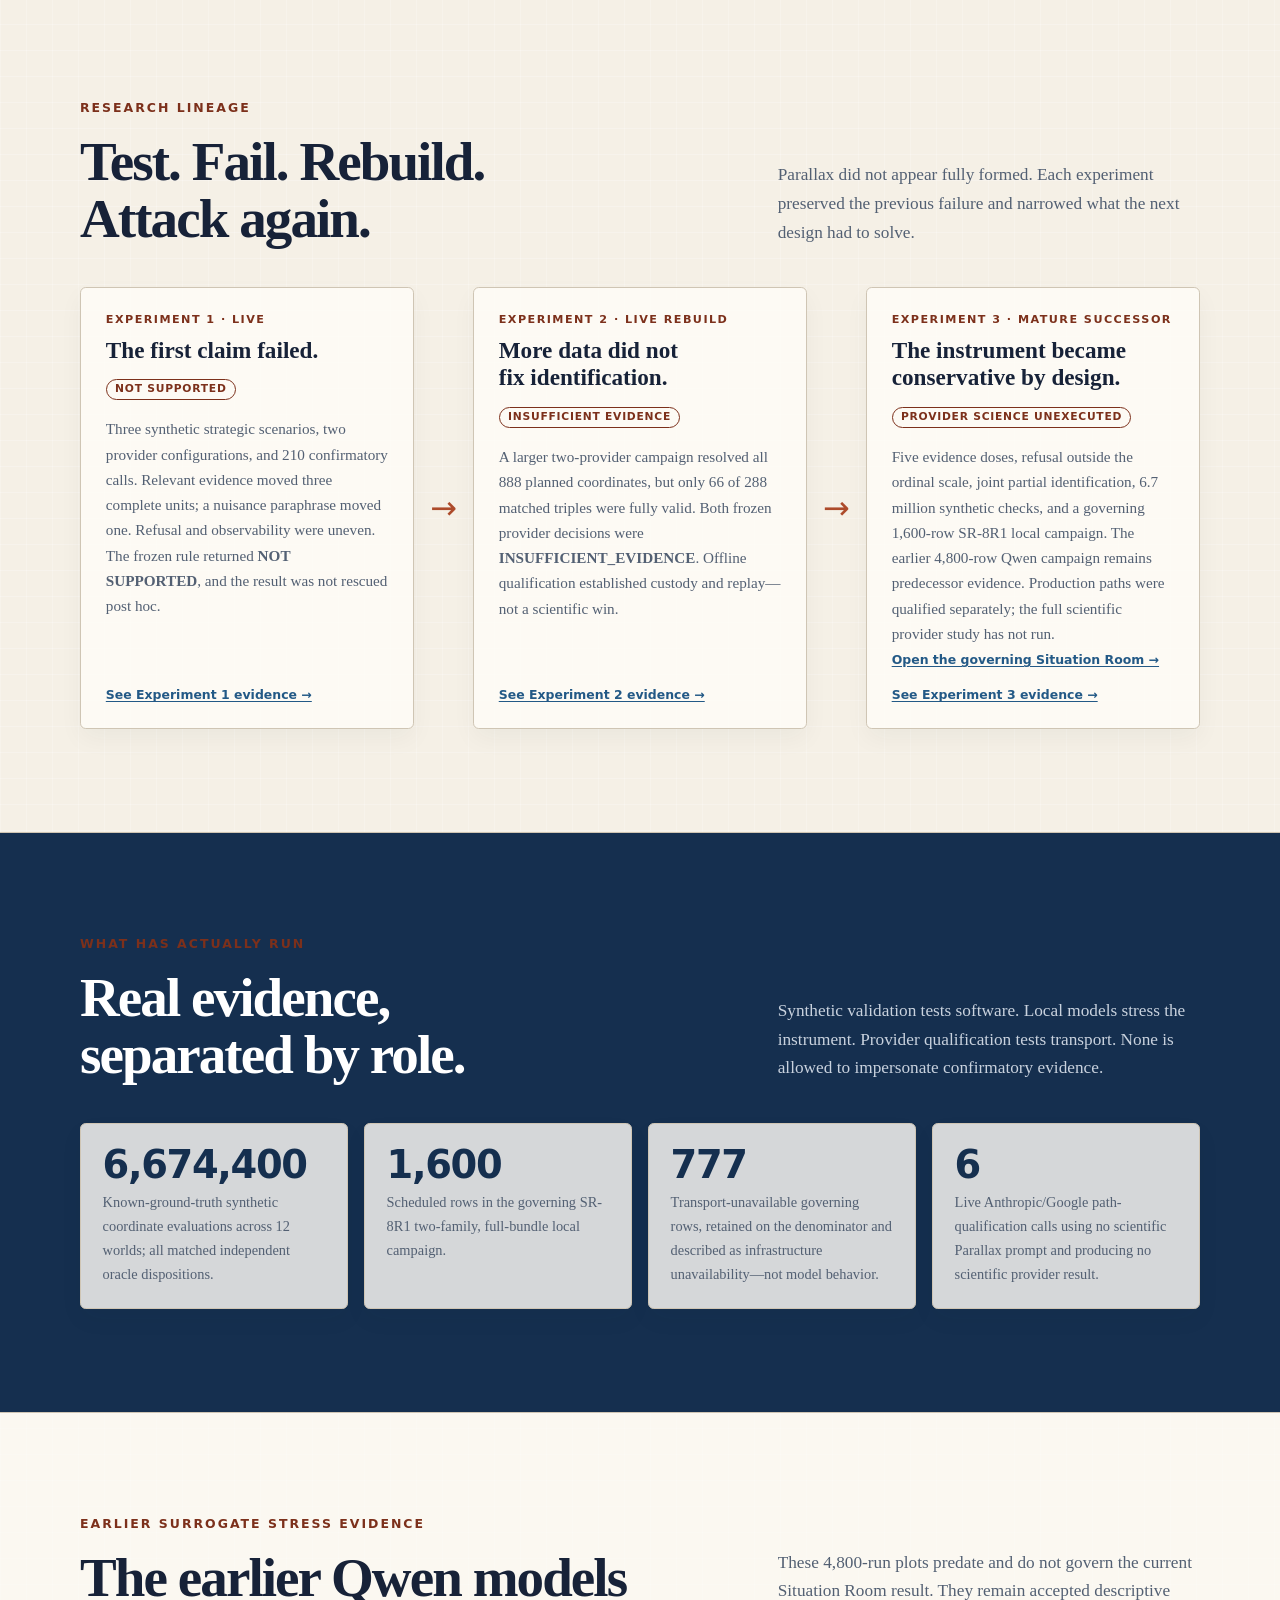
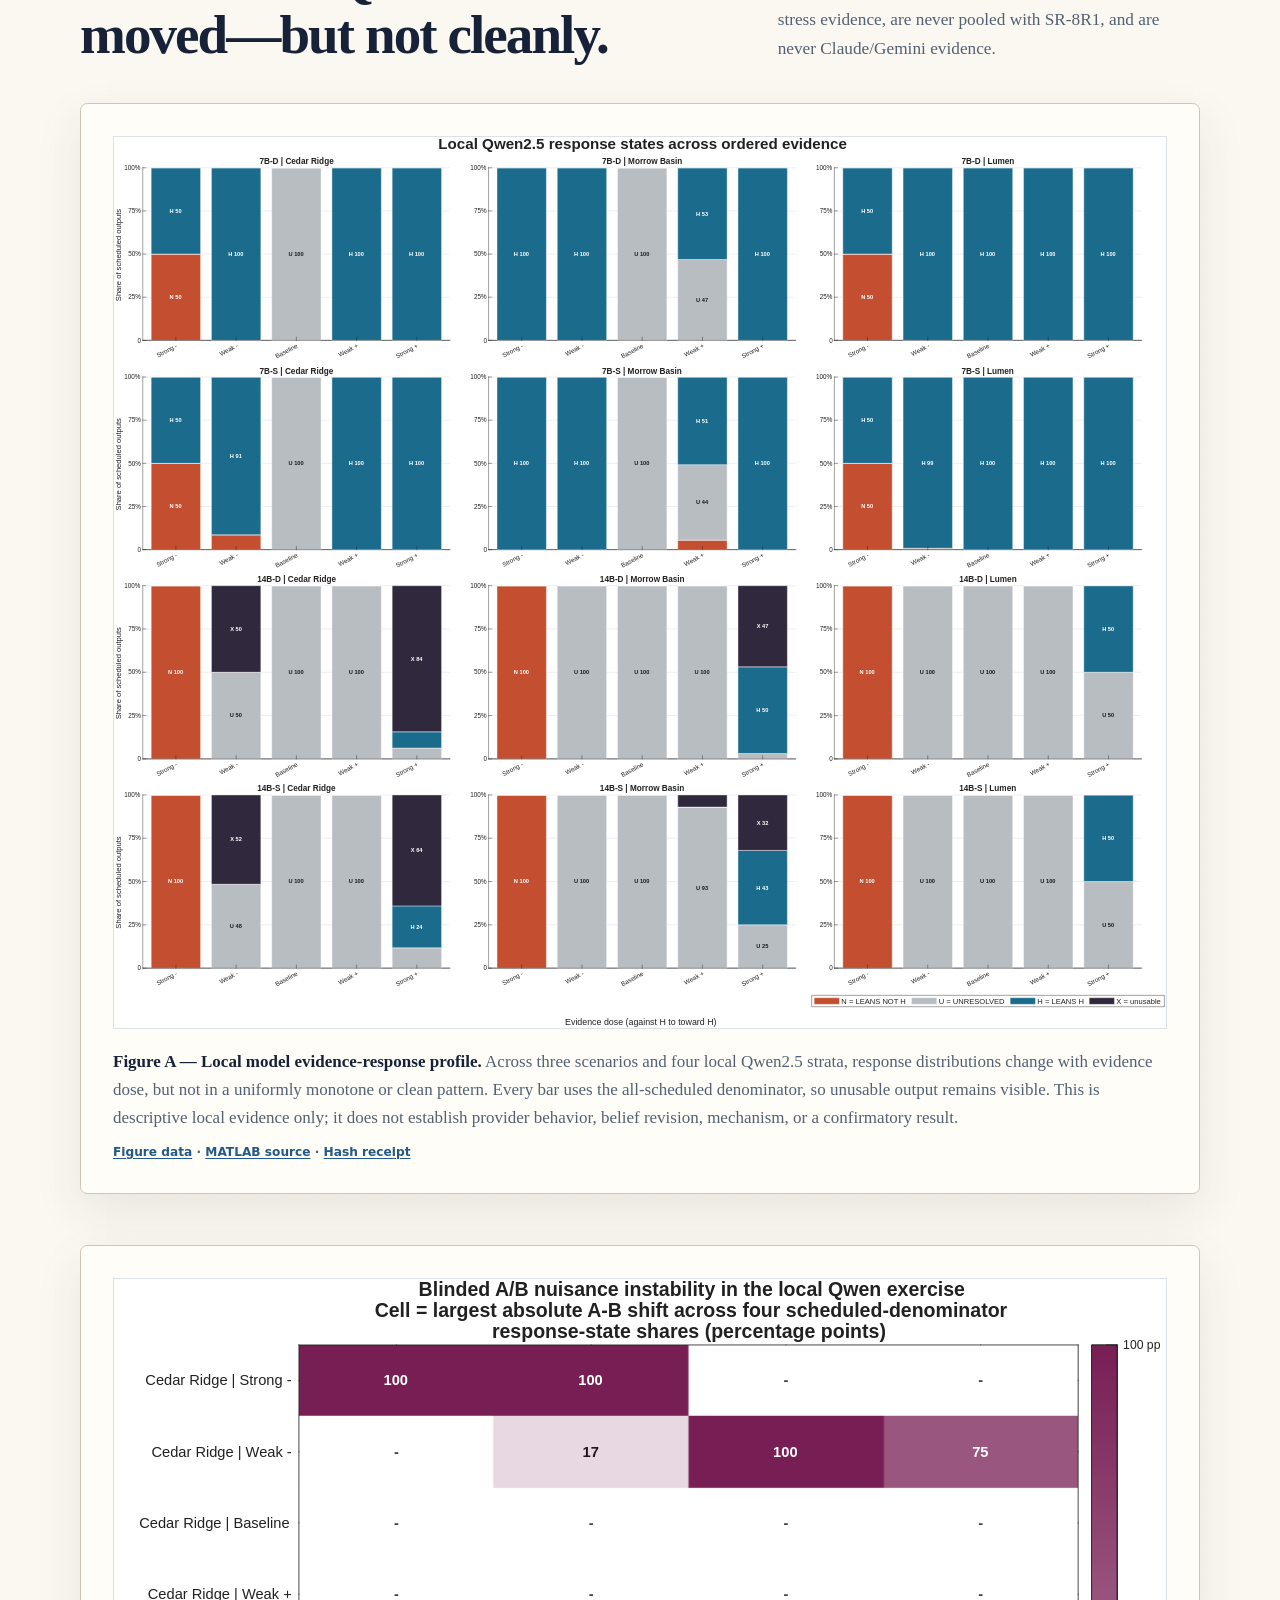
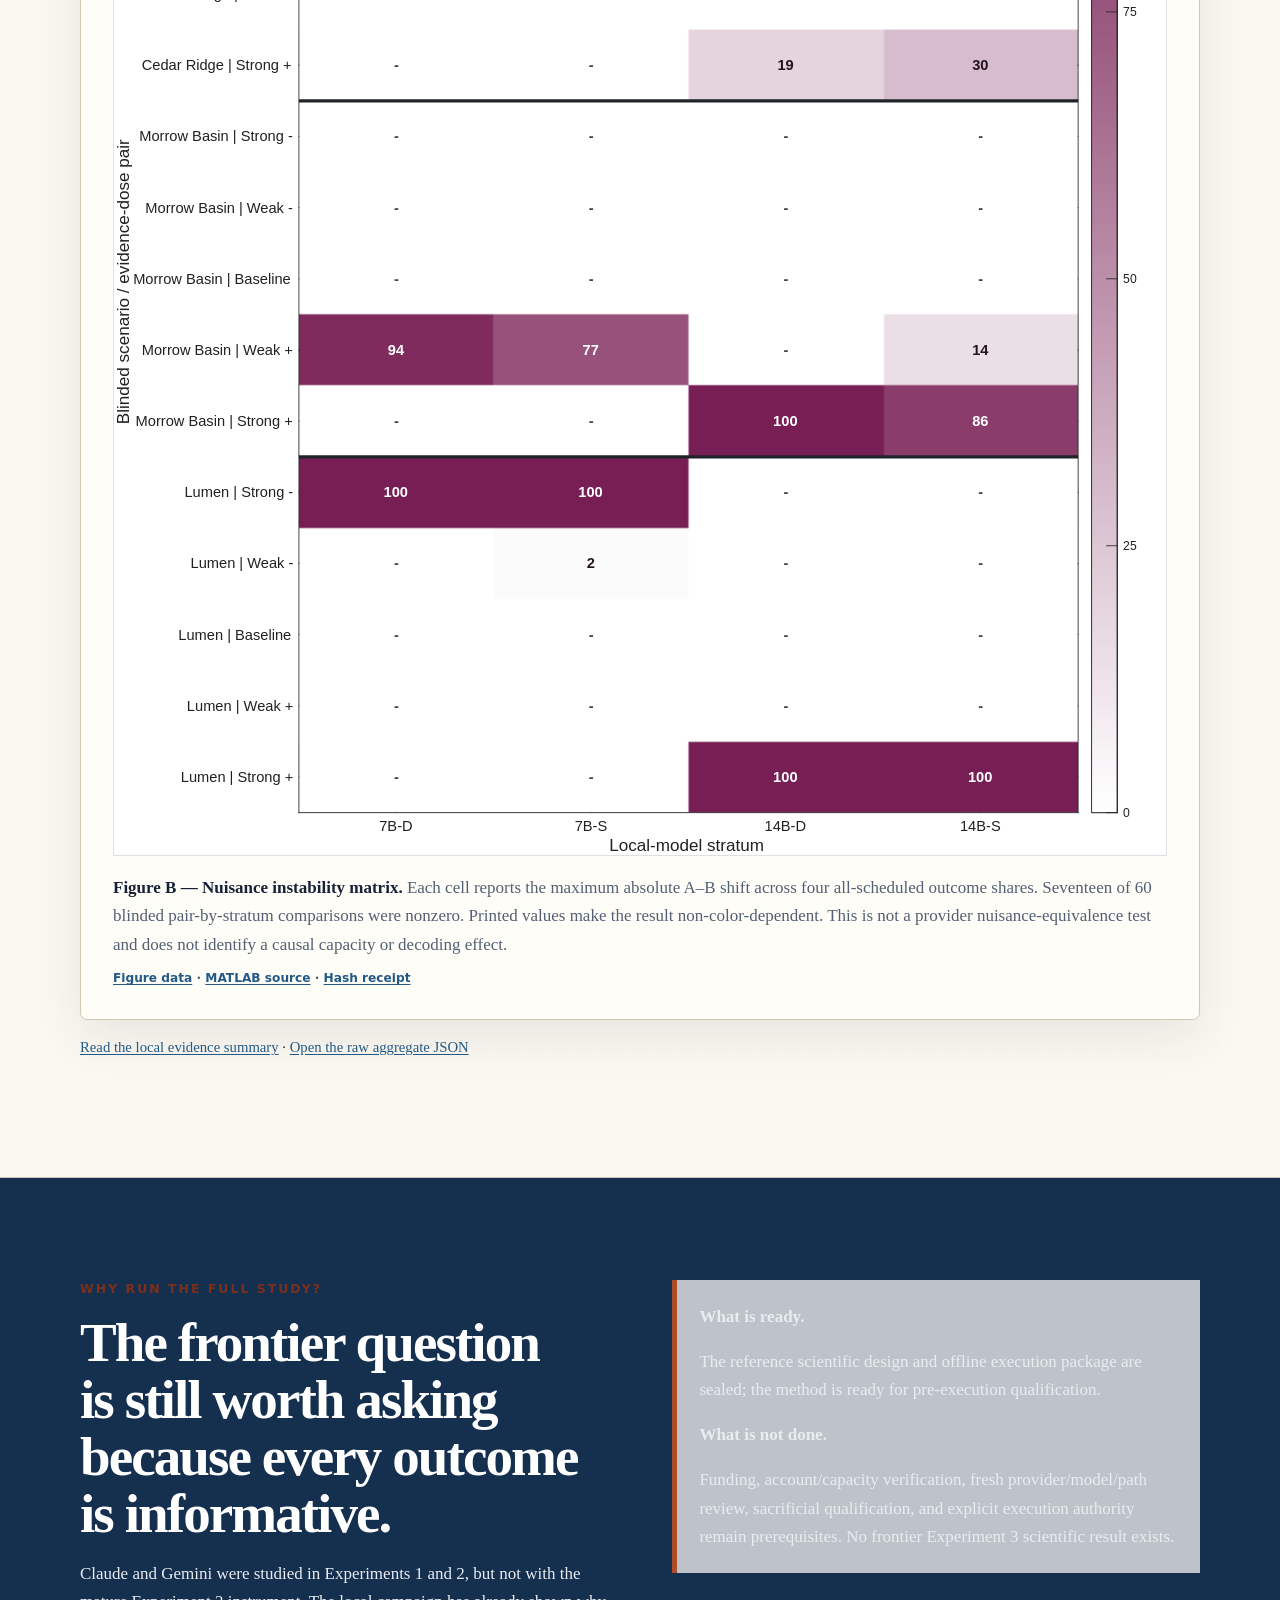
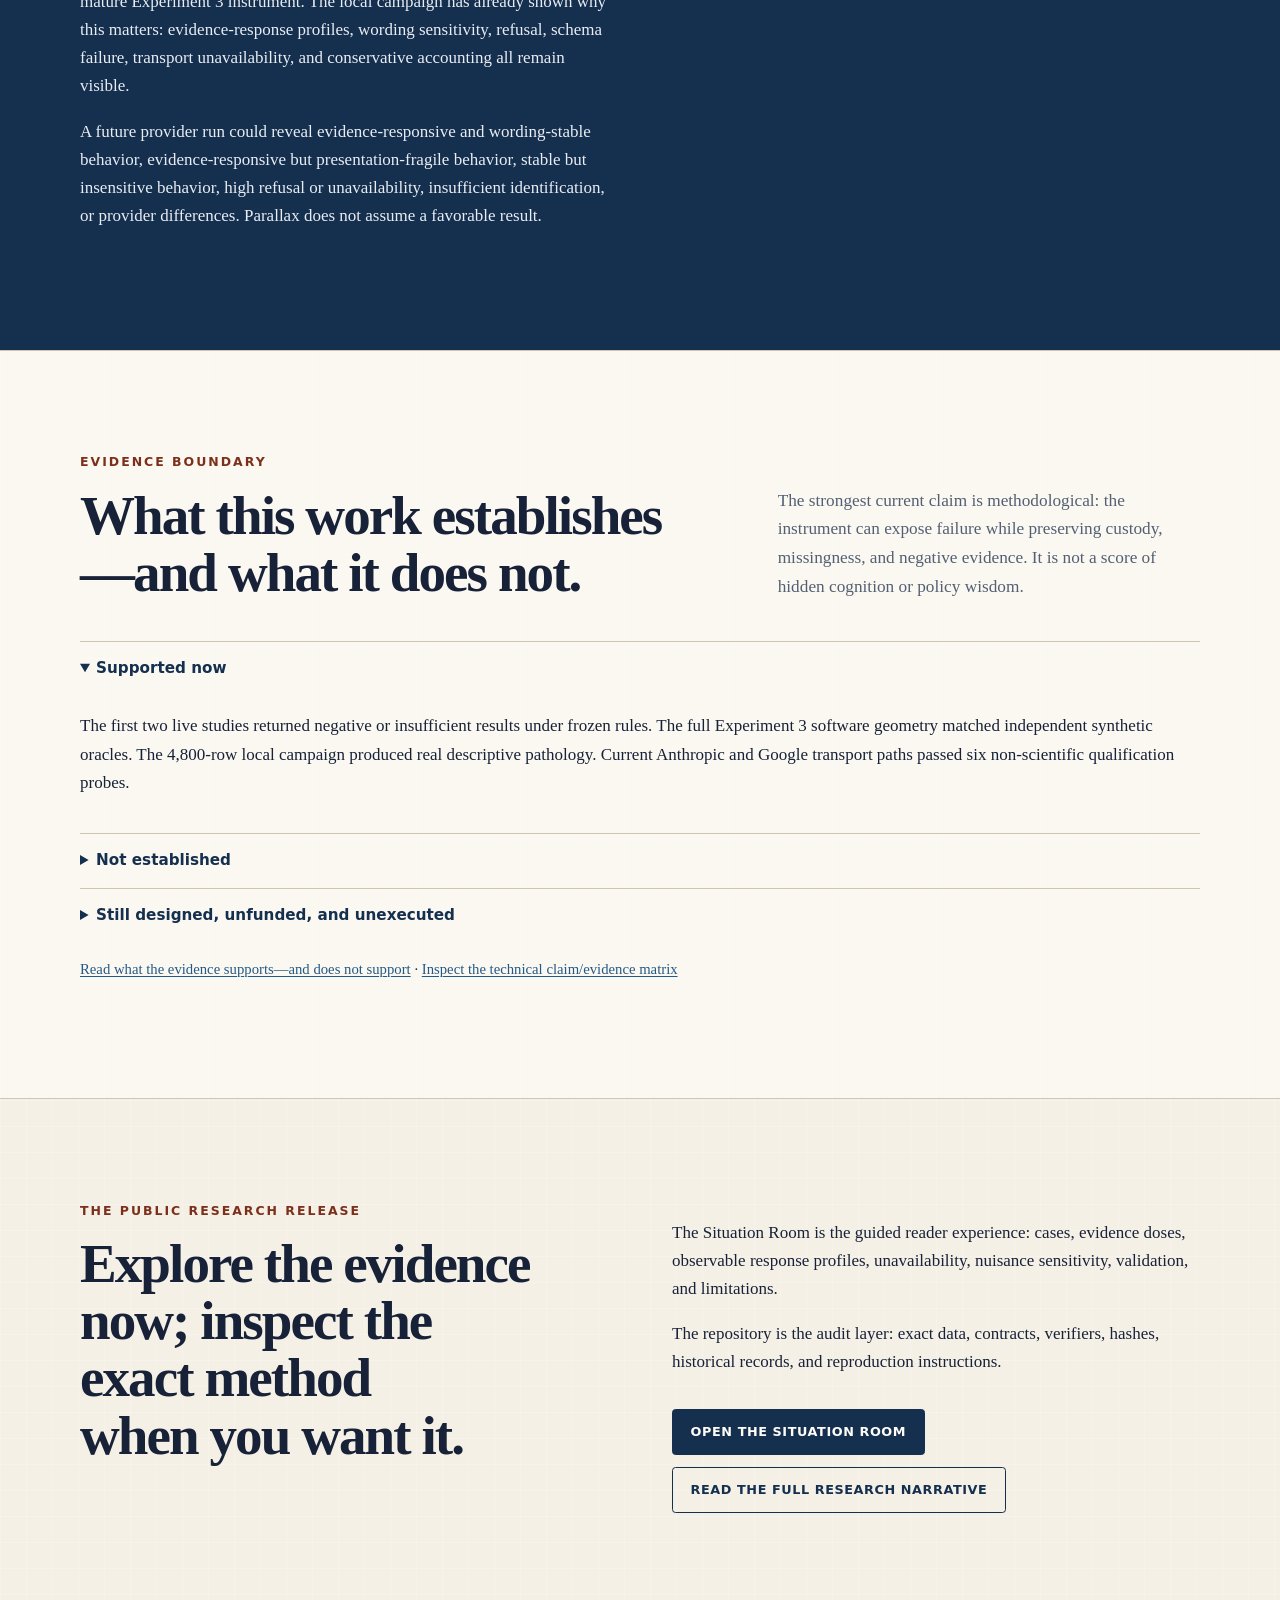
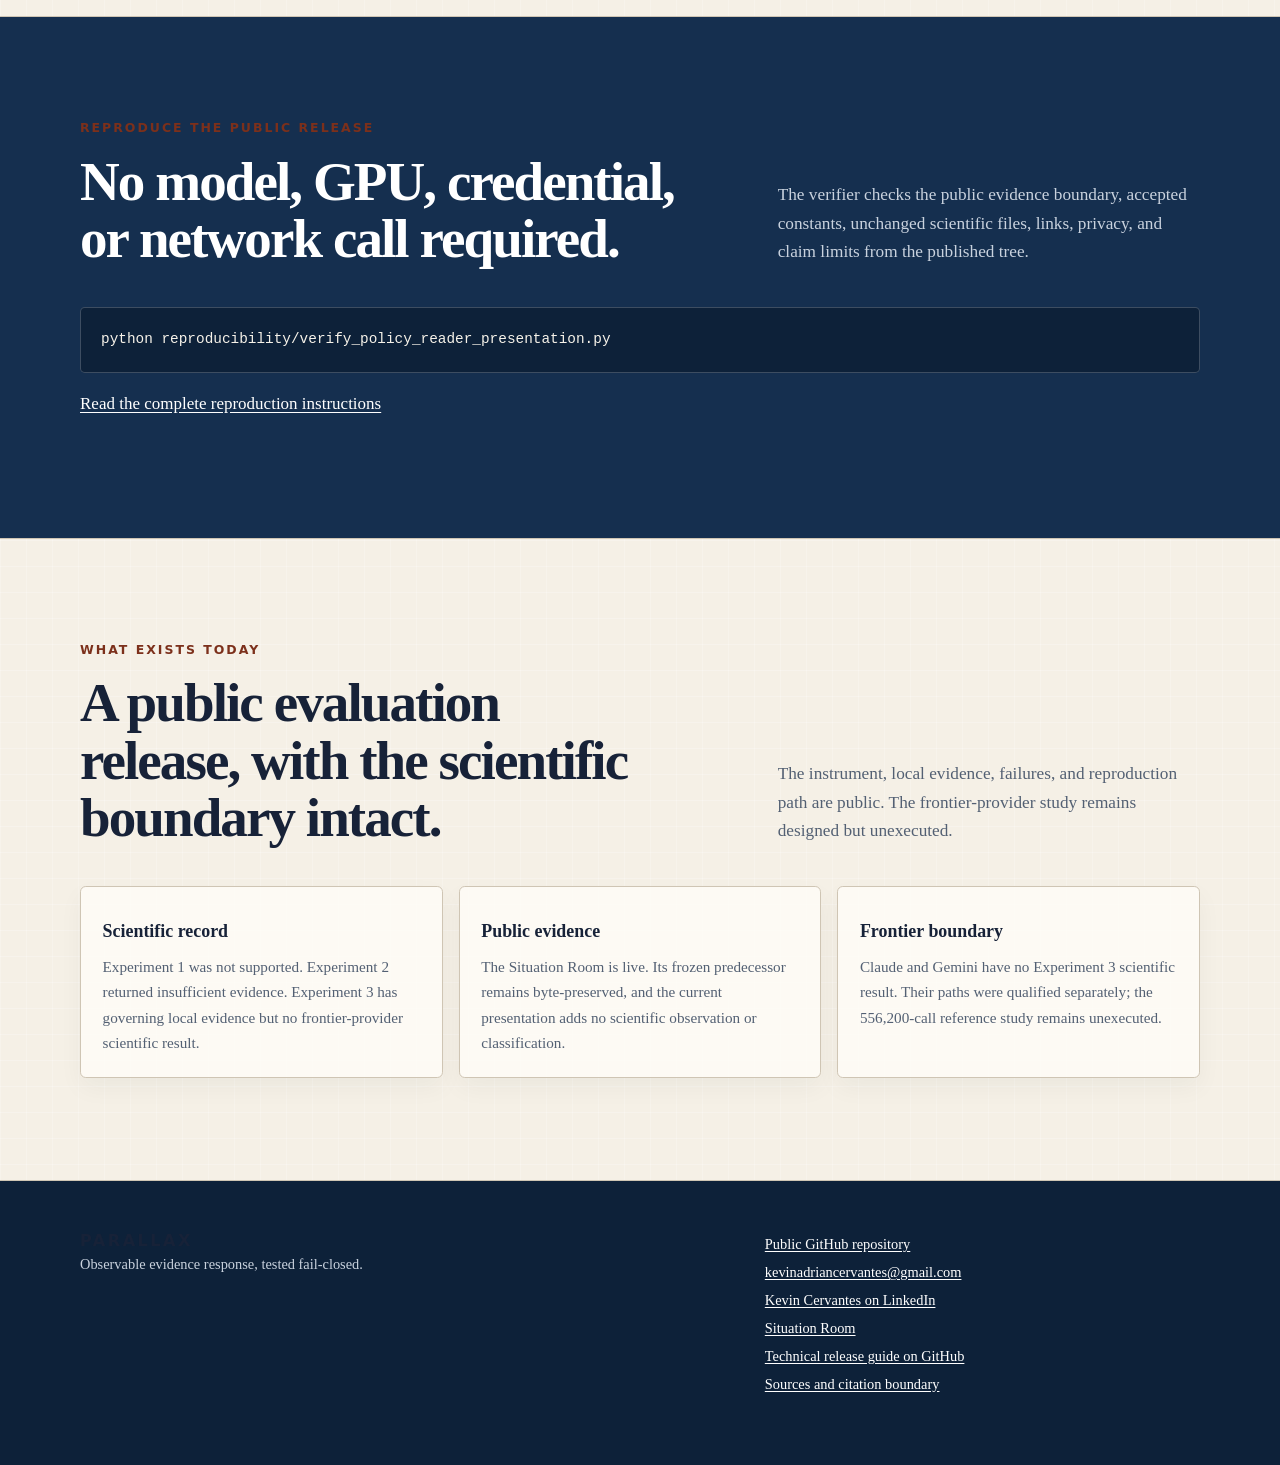
==== commit 36f6b479: "Close policy-reader presentation details" ====
--- a/index.html
+++ b/index.html
@@ -86,7 +86,7 @@
     <section class="section situation-room-launch" id="situation-room">
       <div class="shell situation-room-grid">
         <div>
-          <p class="kicker">The judge-facing instrument</p>
+          <p class="kicker">The interactive evaluation</p>
           <h2>Enter the Situation Room.</h2>
           <p class="situation-room-lede">Follow the experiment from question to evidence to observable model response. Explore controlled evidence doses, matched wording variants, missing responses, historical transfer, and the exact limits on what Parallax has earned.</p>
           <div class="actions">
@@ -142,7 +142,7 @@
           <article class="brief-card">
             <span class="number" aria-hidden="true">02</span>
             <h3>Why policymakers should care</h3>
-            <p>Advice that reacts more to phrasing than evidence can look useful while remaining operationally unstable.</p>
+            <p>Advice that reacts more to phrasing than evidence can look useful while remaining presentation-fragile.</p>
           </article>
           <article class="brief-card">
             <span class="number" aria-hidden="true">03</span>
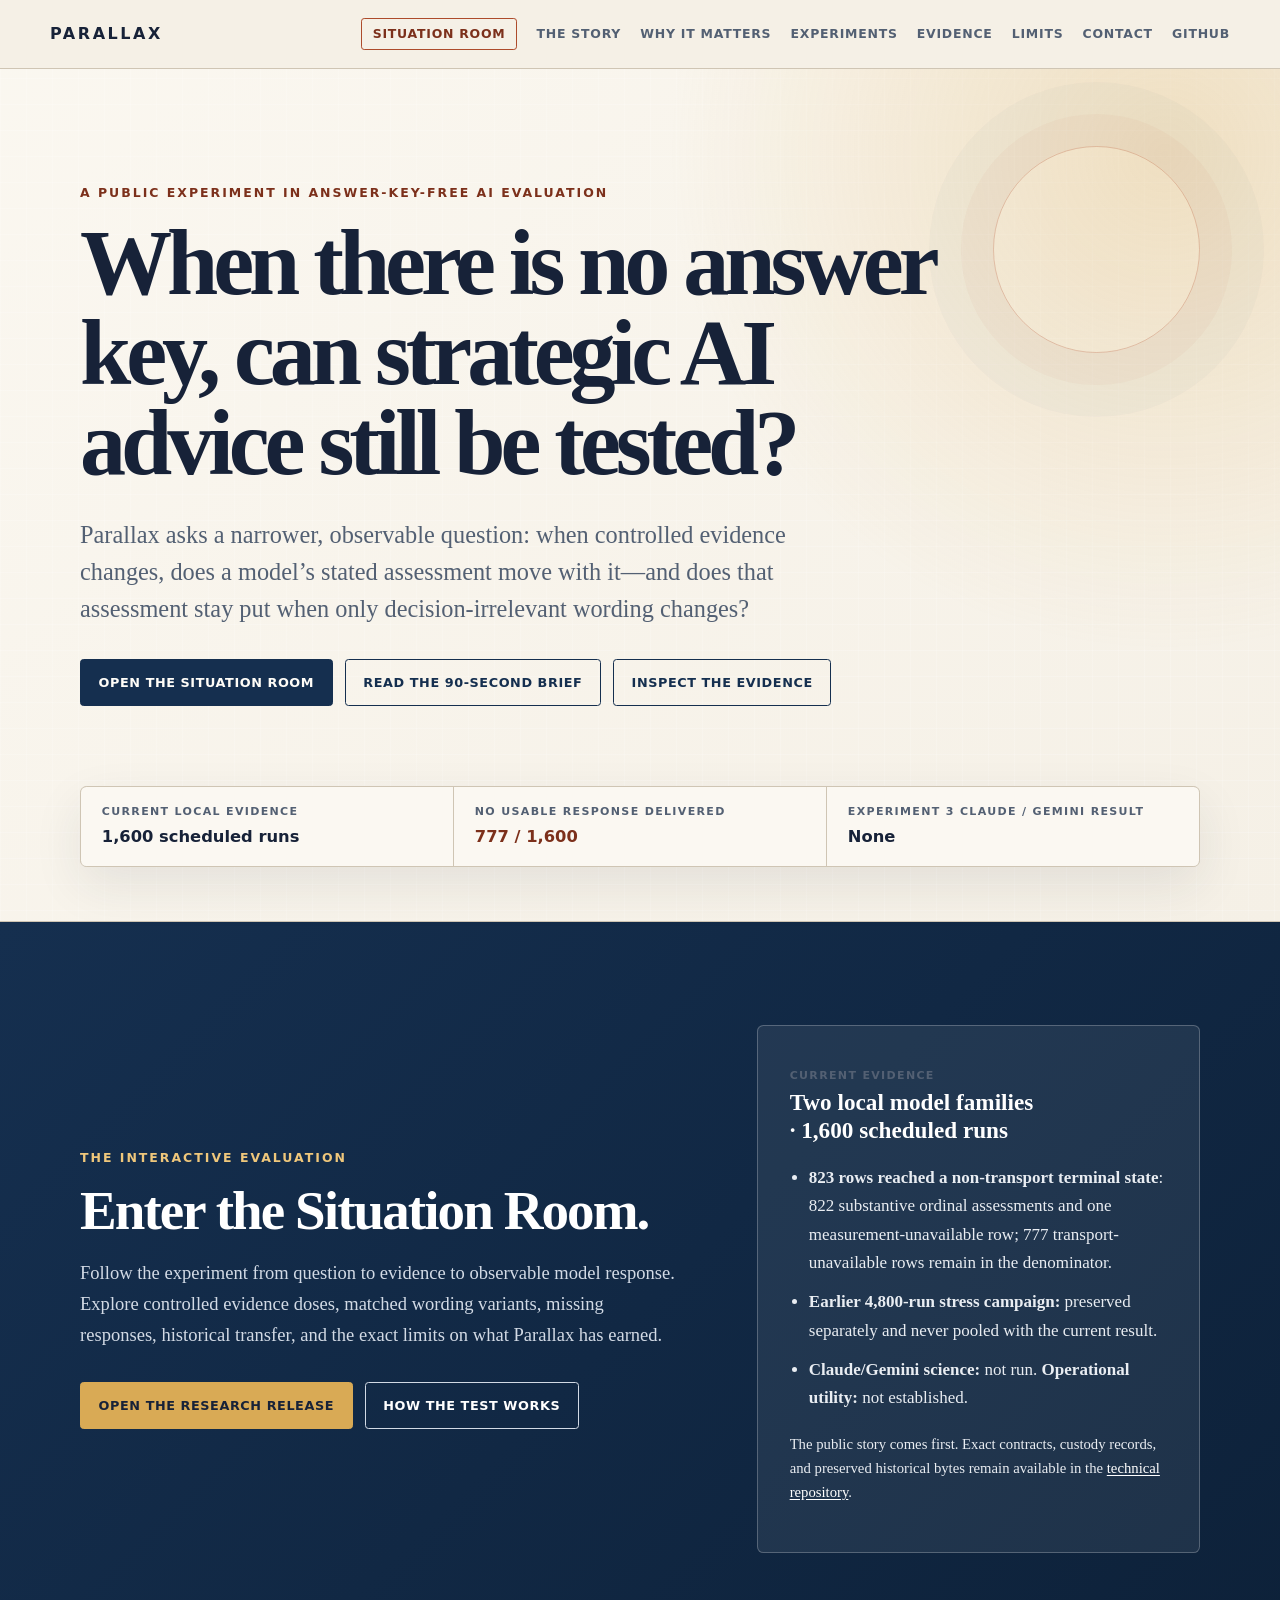
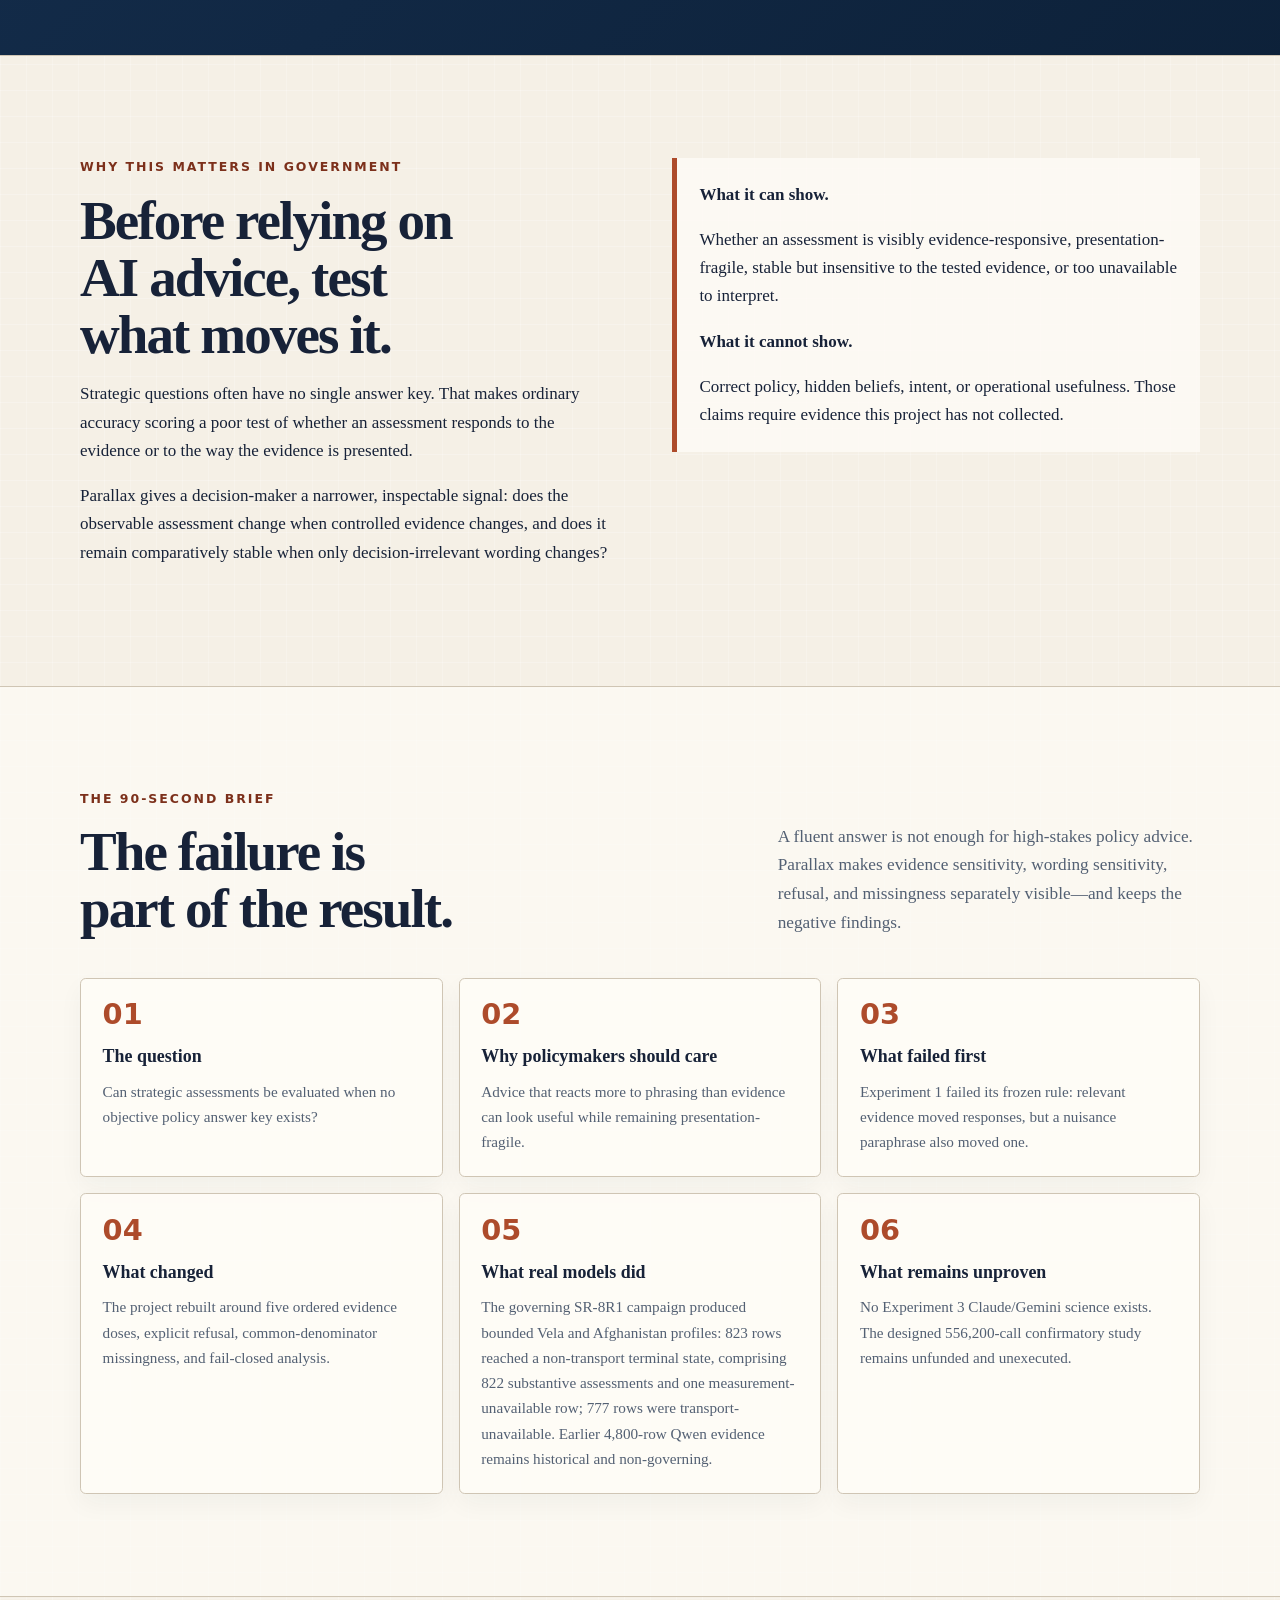
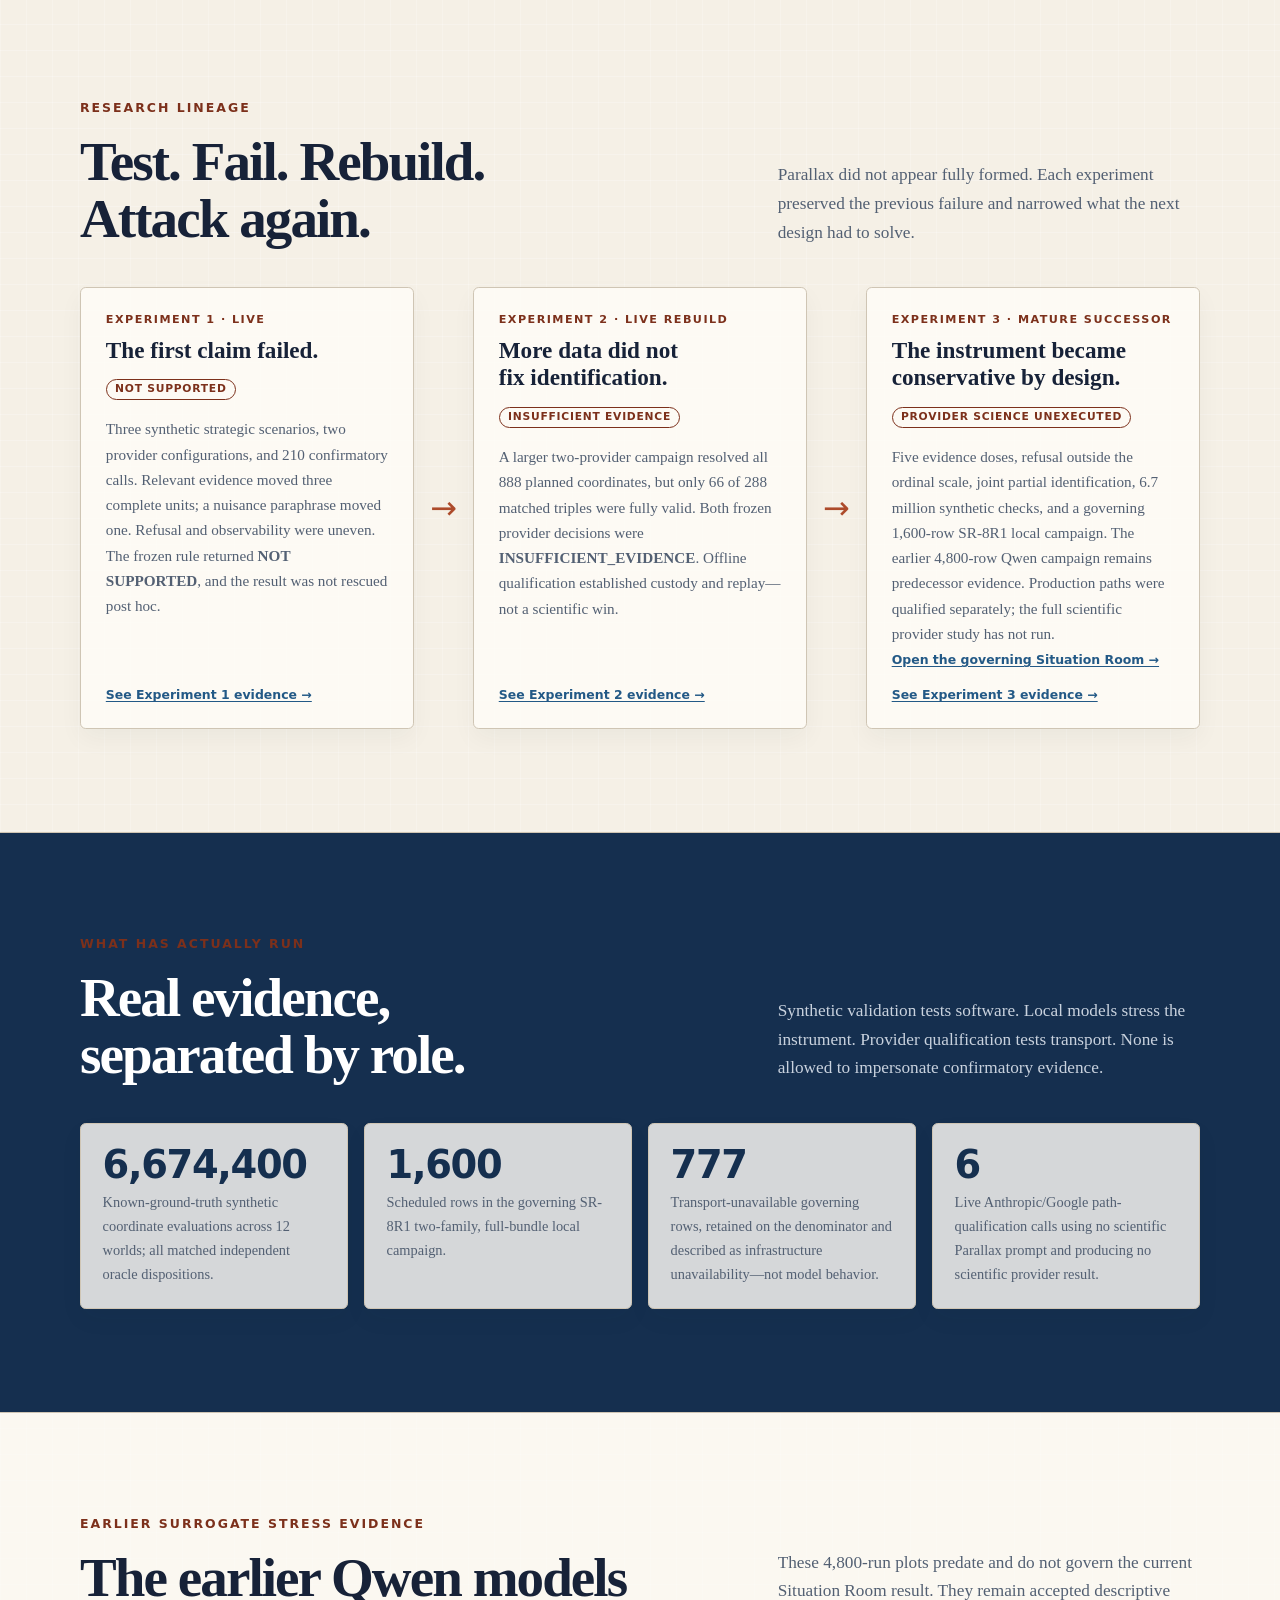
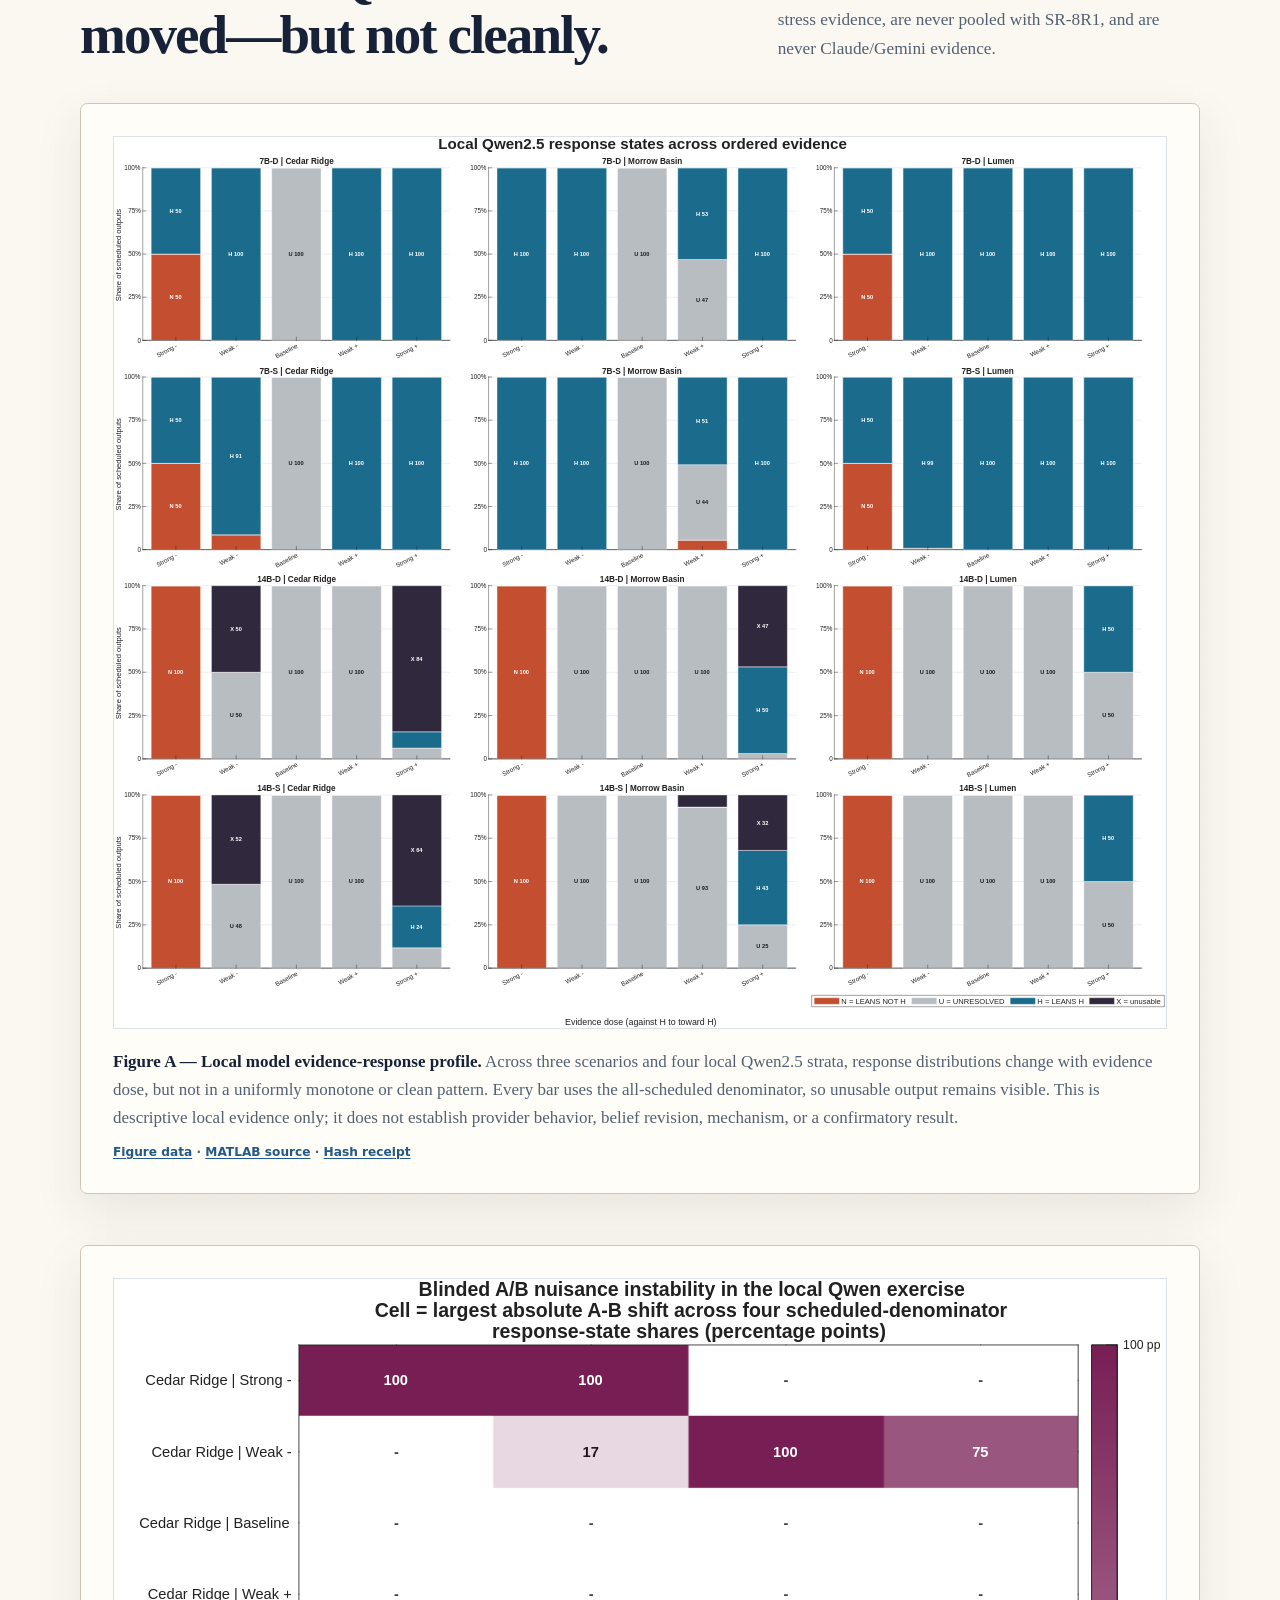
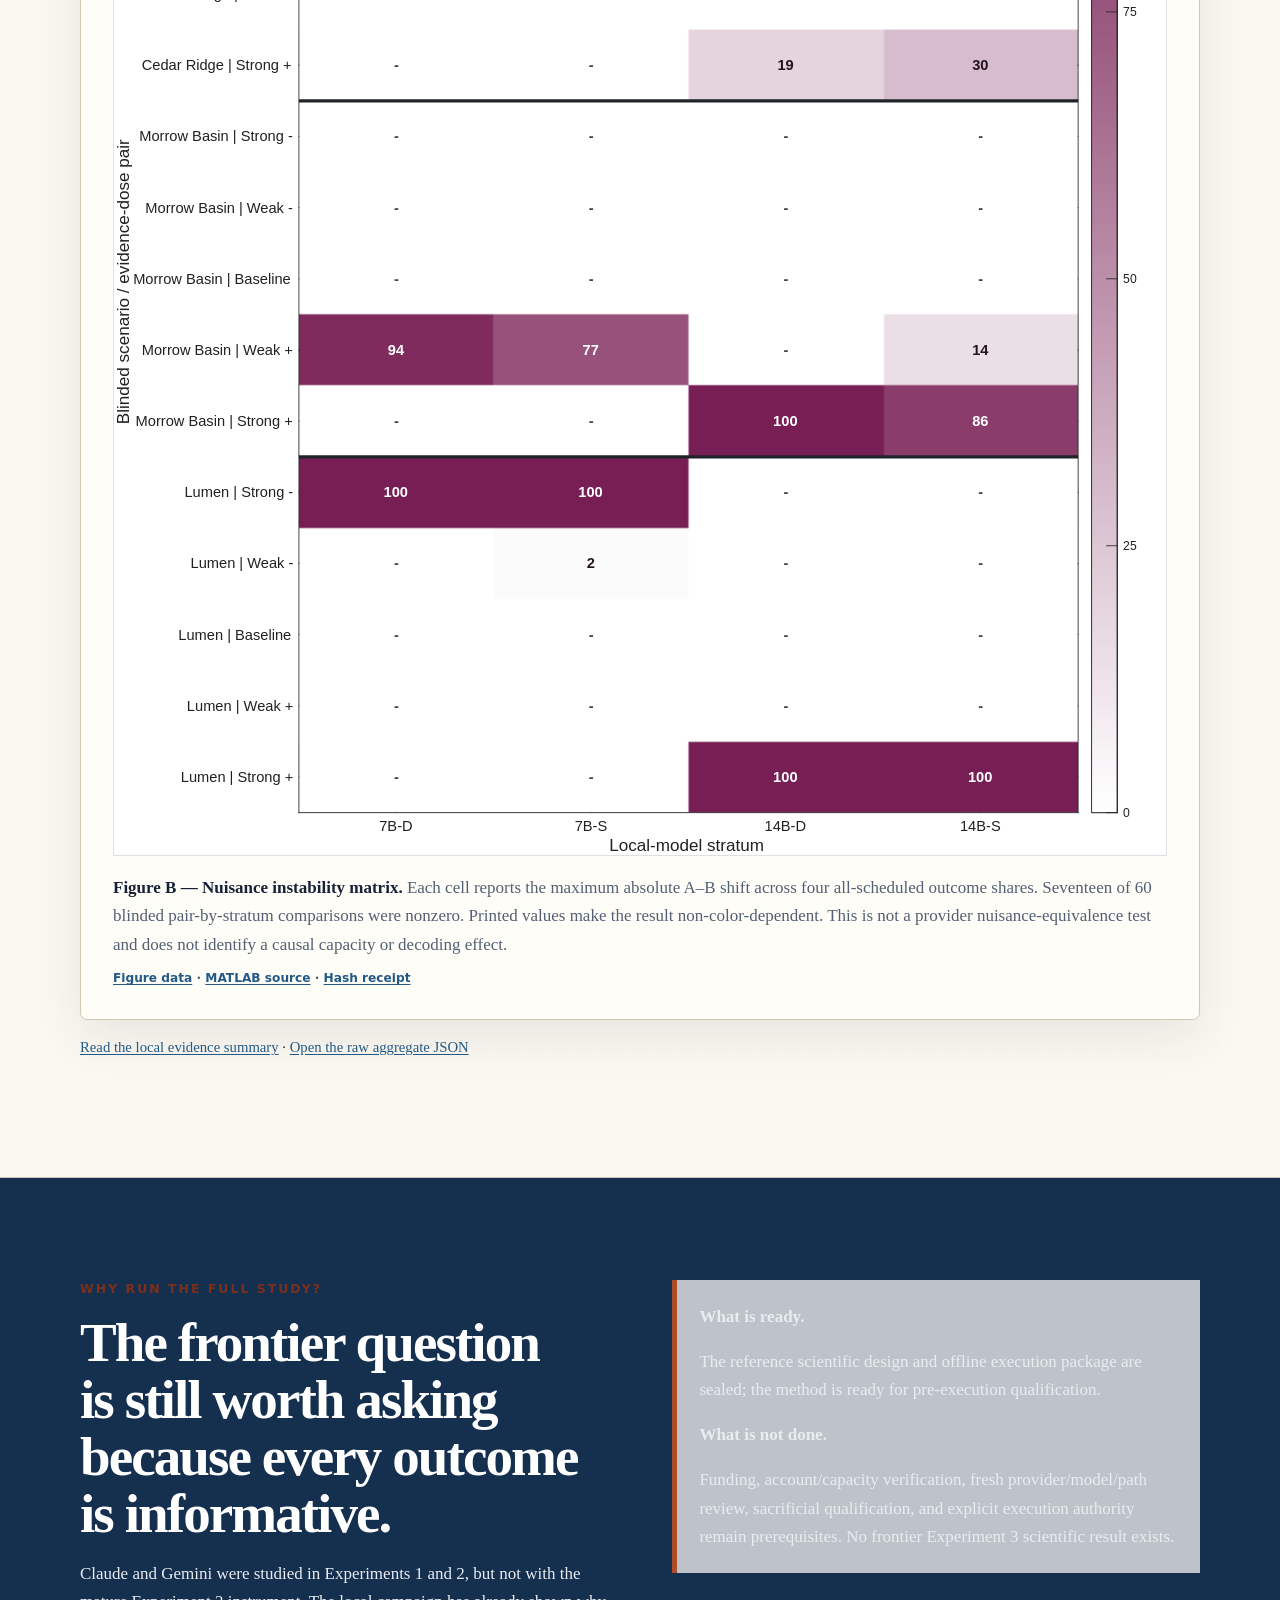
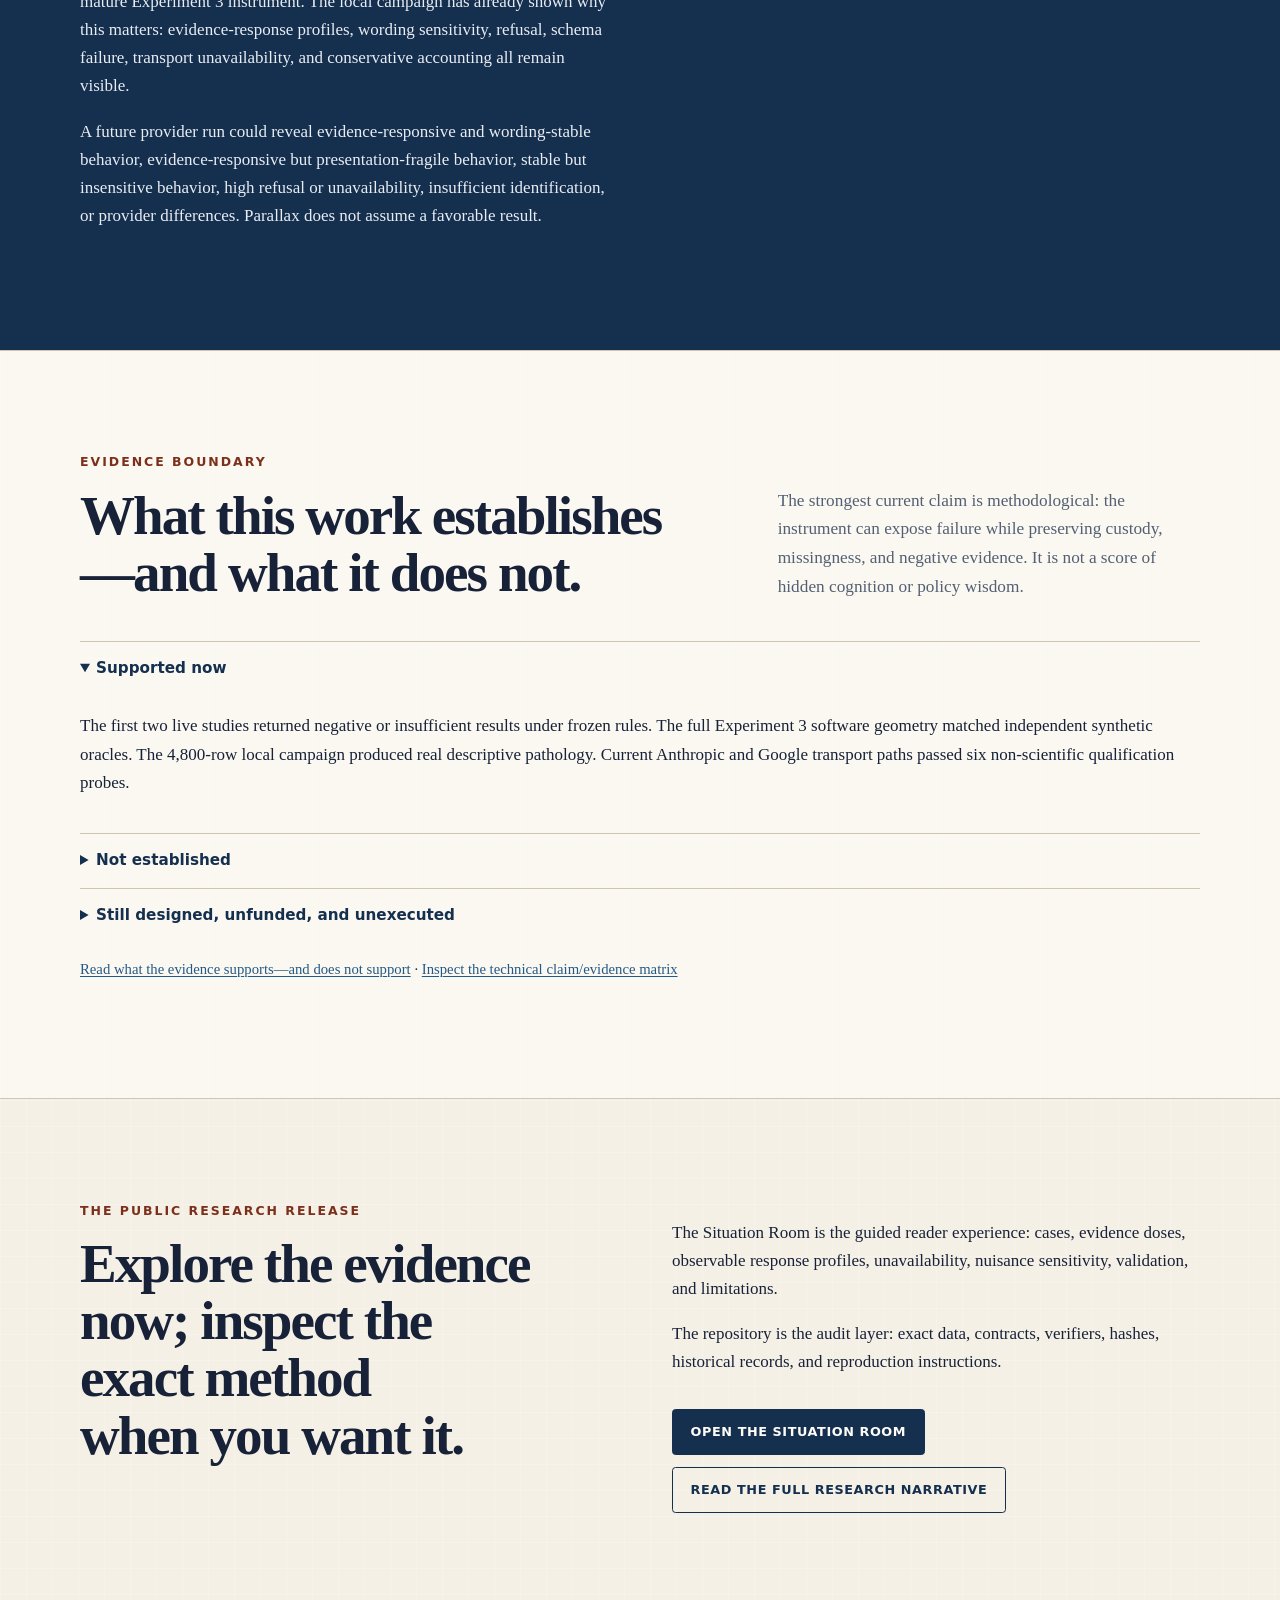
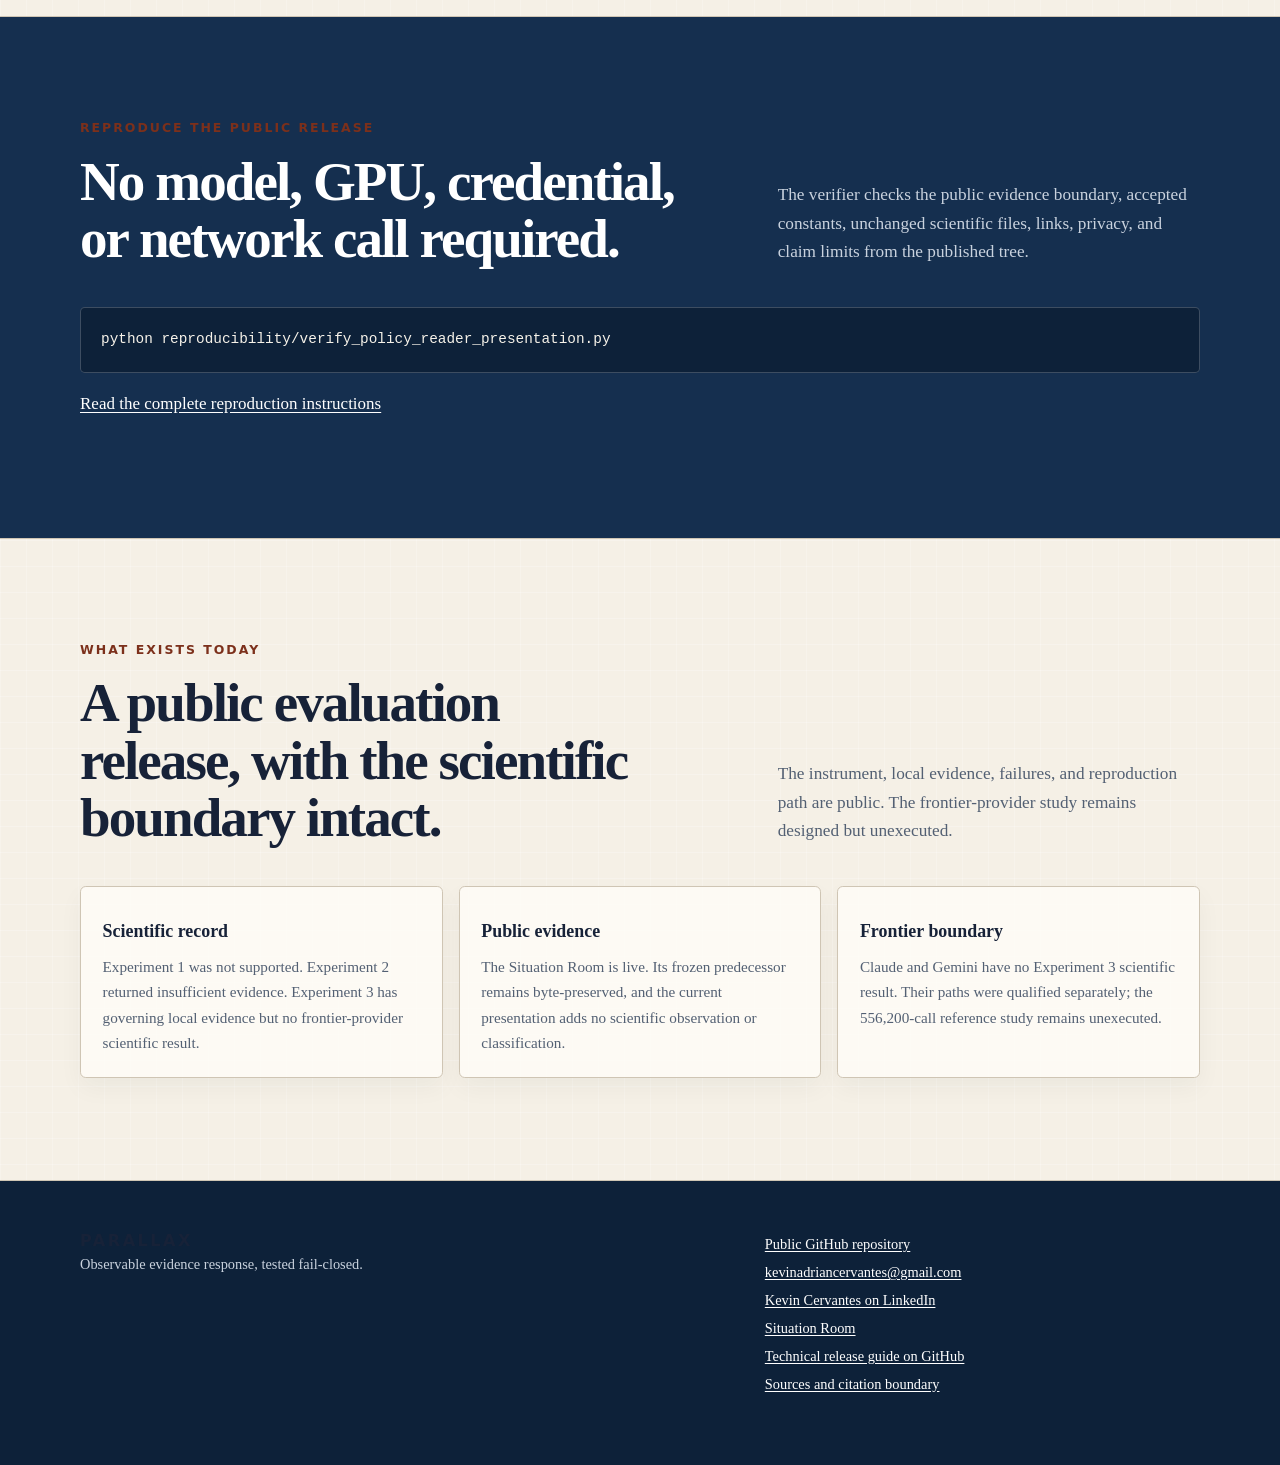
==== commit bce5a409: "Fix ambiguous Experiment 3 frontier result label" ====
--- a/index.html
+++ b/index.html
@@ -11,7 +11,7 @@
   <meta property="og:type" content="website">
   <meta property="og:site_name" content="Parallax">
   <meta property="og:title" content="No answer key: stress-testing strategic AI advice">
-  <meta property="og:description" content="A public, falsifiable strategic-AI evaluation with a judge-facing Situation Room, governing 1,600-row local campaign, preserved negative results, and explicit claim limits.">
+  <meta property="og:description" content="A public, falsifiable strategic-AI evaluation with an interactive Situation Room, governing 1,600-row local campaign, preserved negative results, and explicit claim limits.">
   <meta property="og:url" content="https://parallax.midex.app/">
   <meta property="og:image" content="https://parallax.midex.app/figures/social-preview.png">
   <meta property="og:image:alt" content="Parallax: stress-testing strategic AI advice without an answer key">
@@ -76,7 +76,7 @@
             <strong class="negative">777 / 1,600</strong>
           </div>
           <div>
-            <span class="label">Claude / Gemini scientific result</span>
+            <span class="label">Experiment 3 Claude / Gemini result</span>
             <strong>None</strong>
           </div>
         </div>
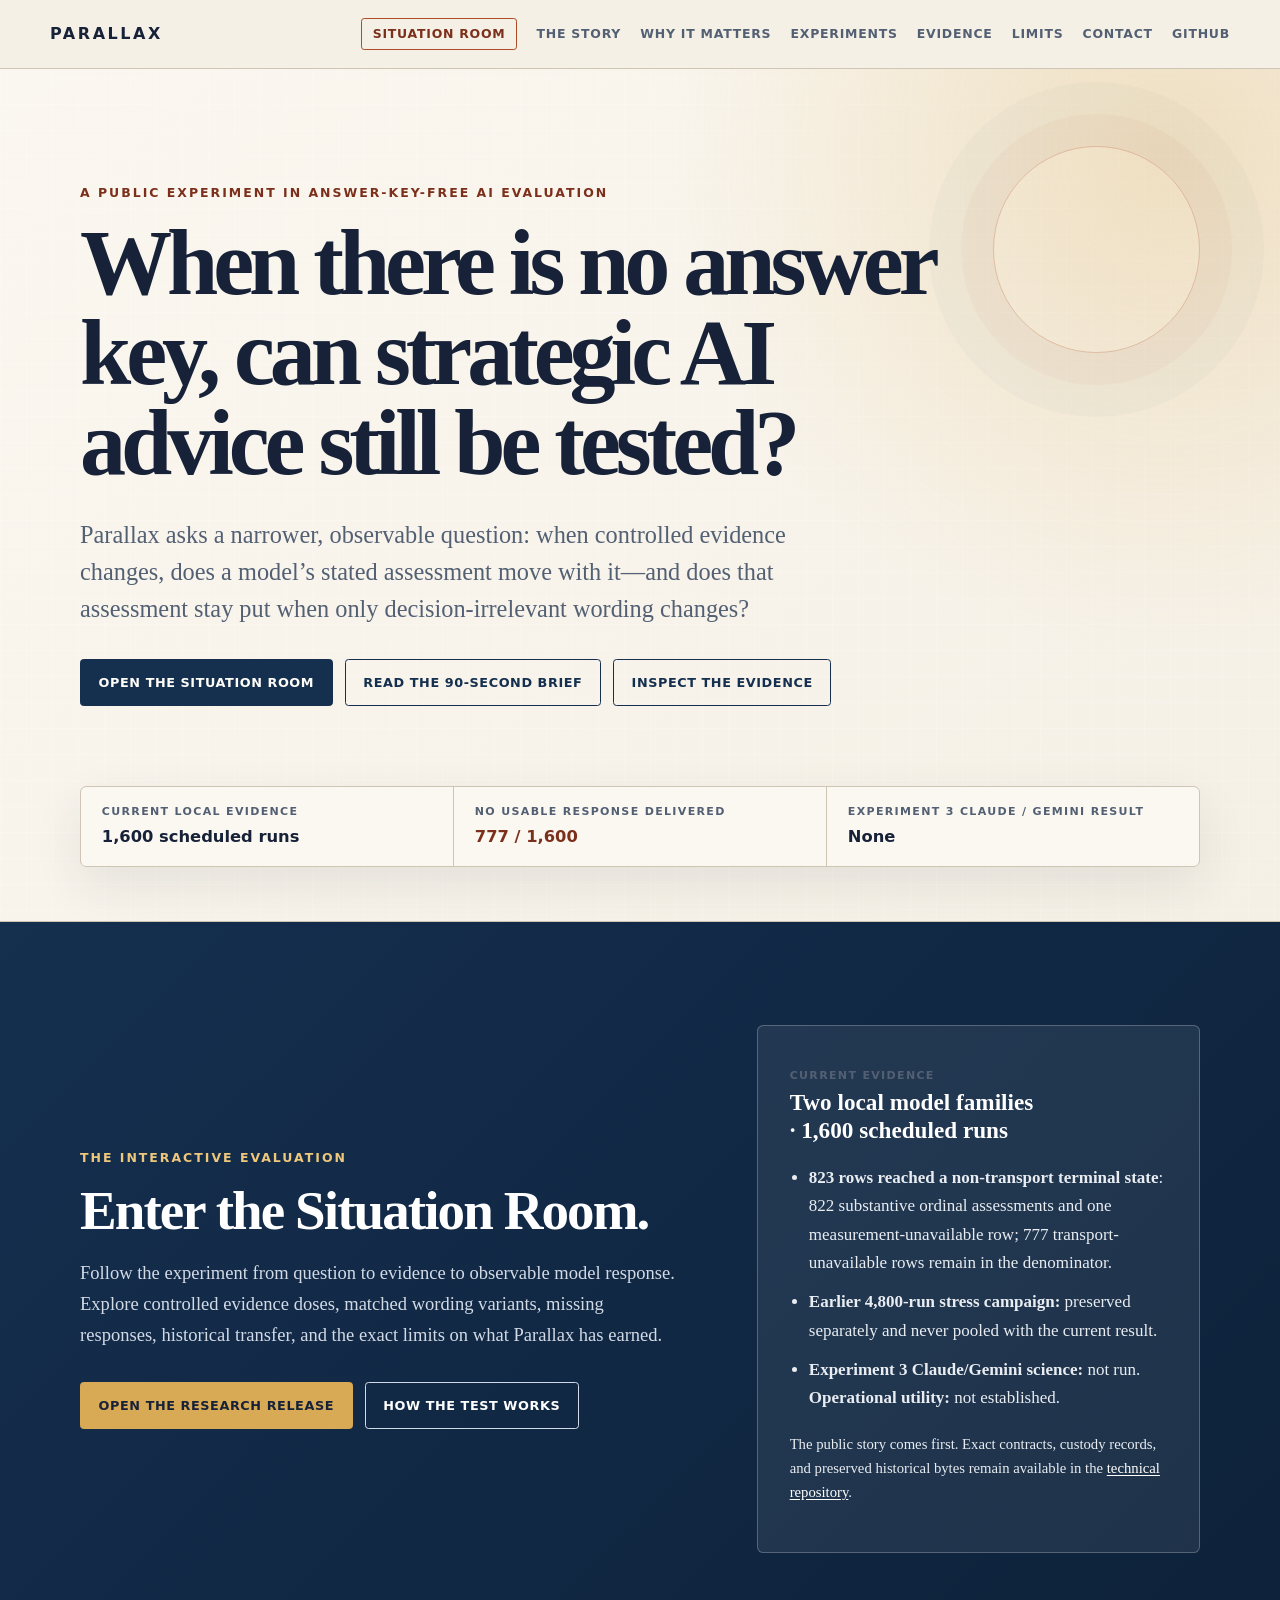
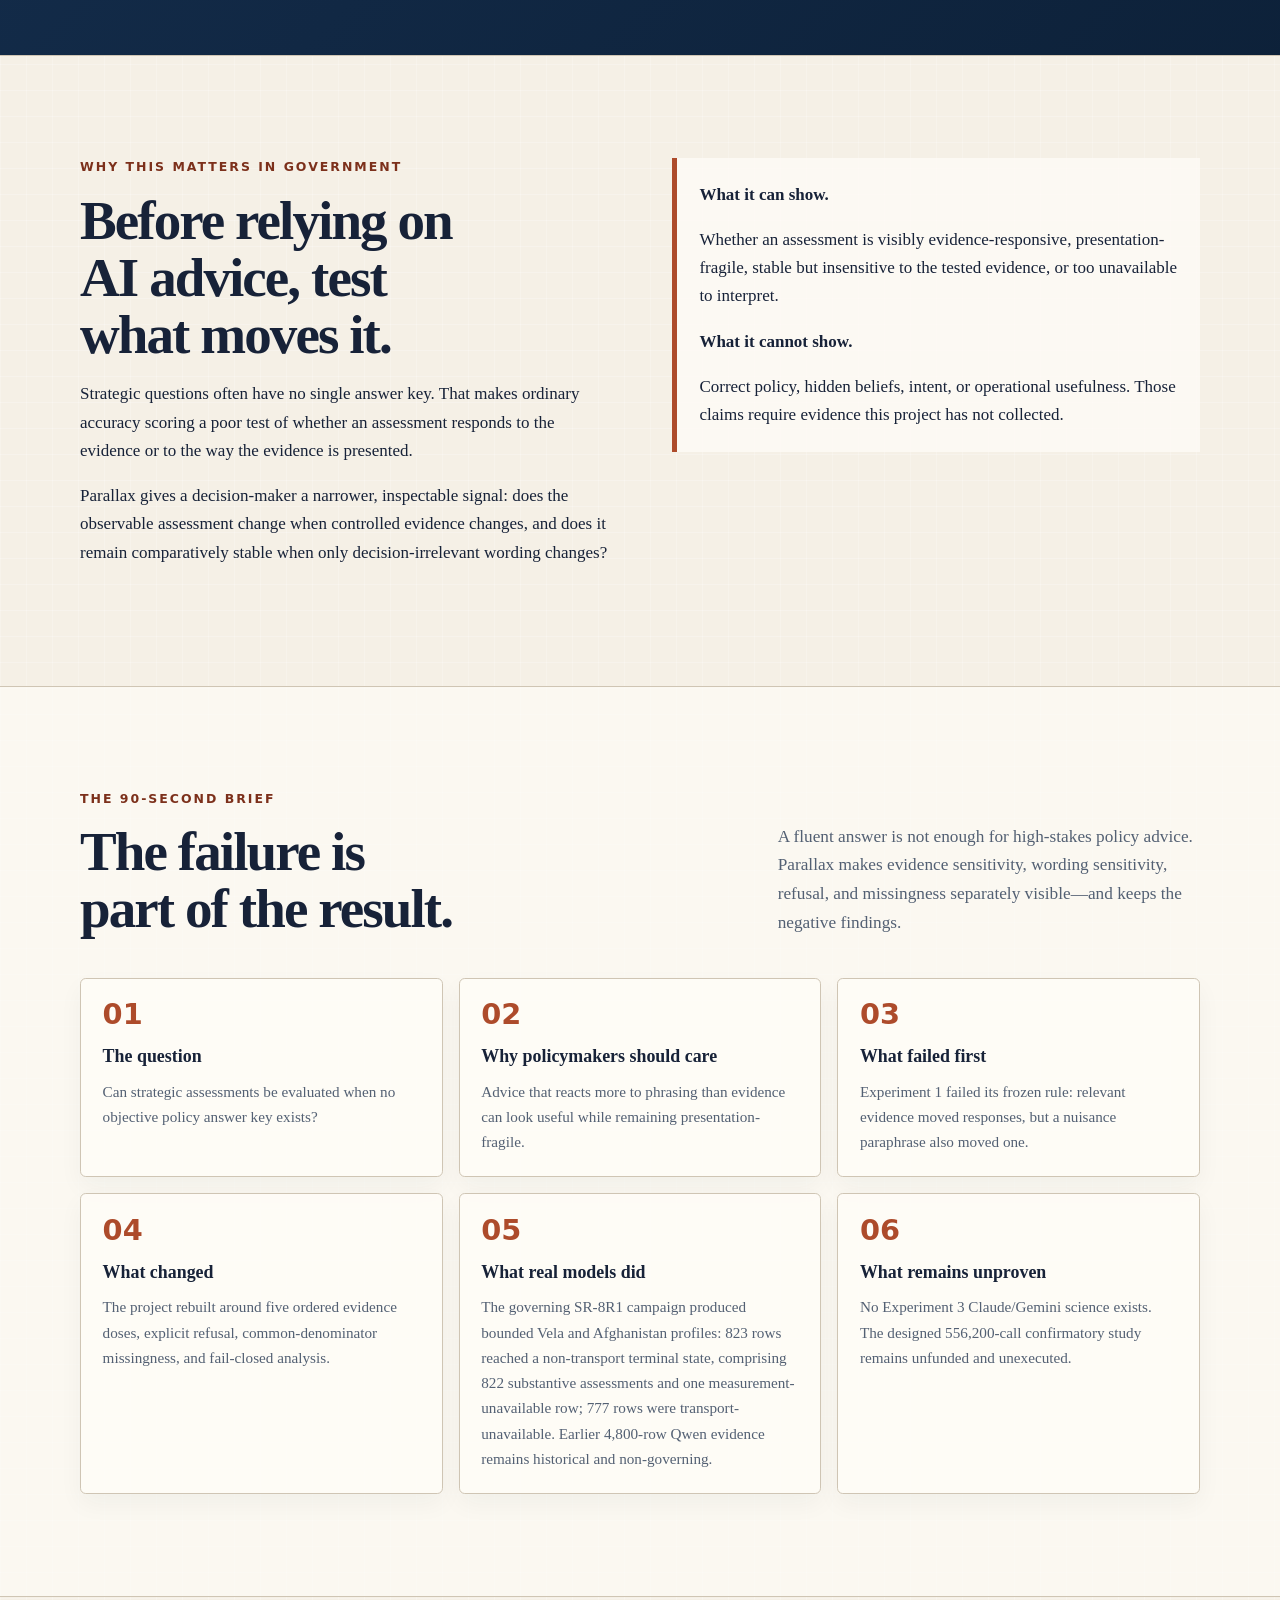
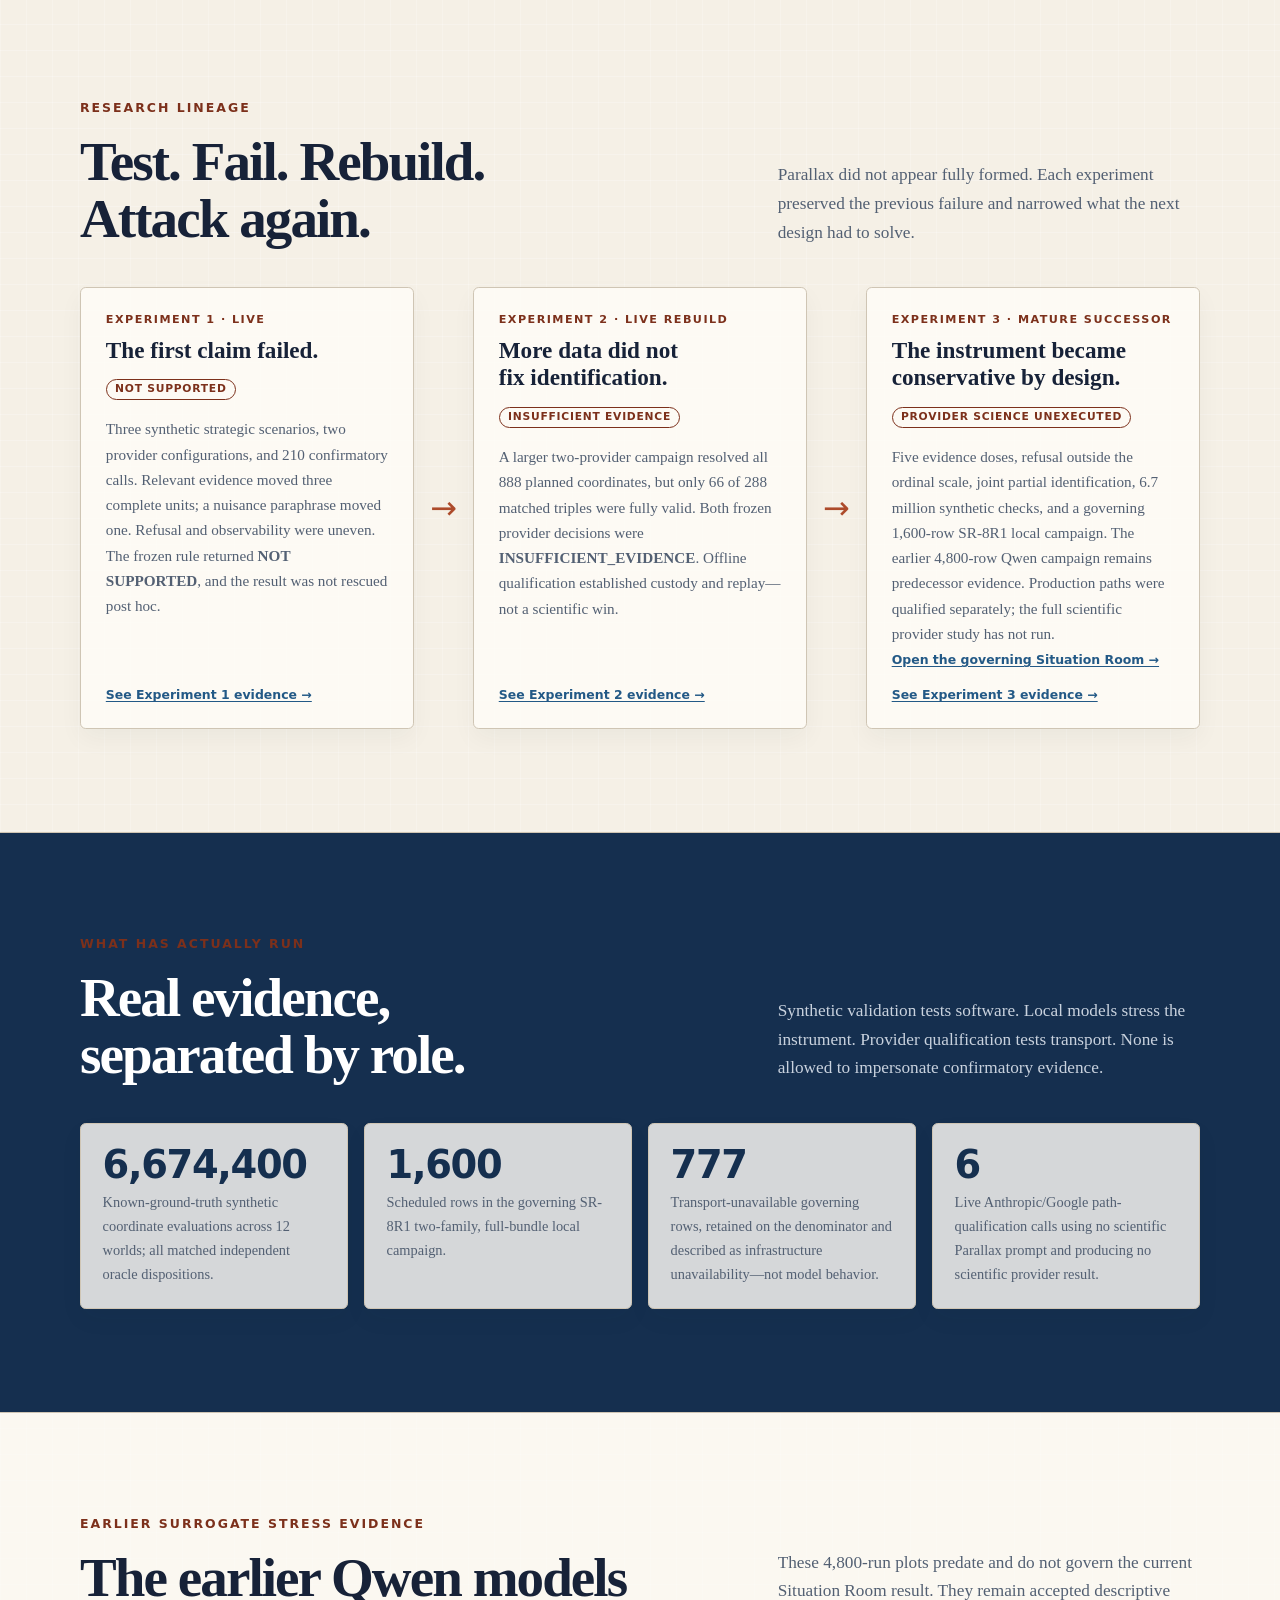
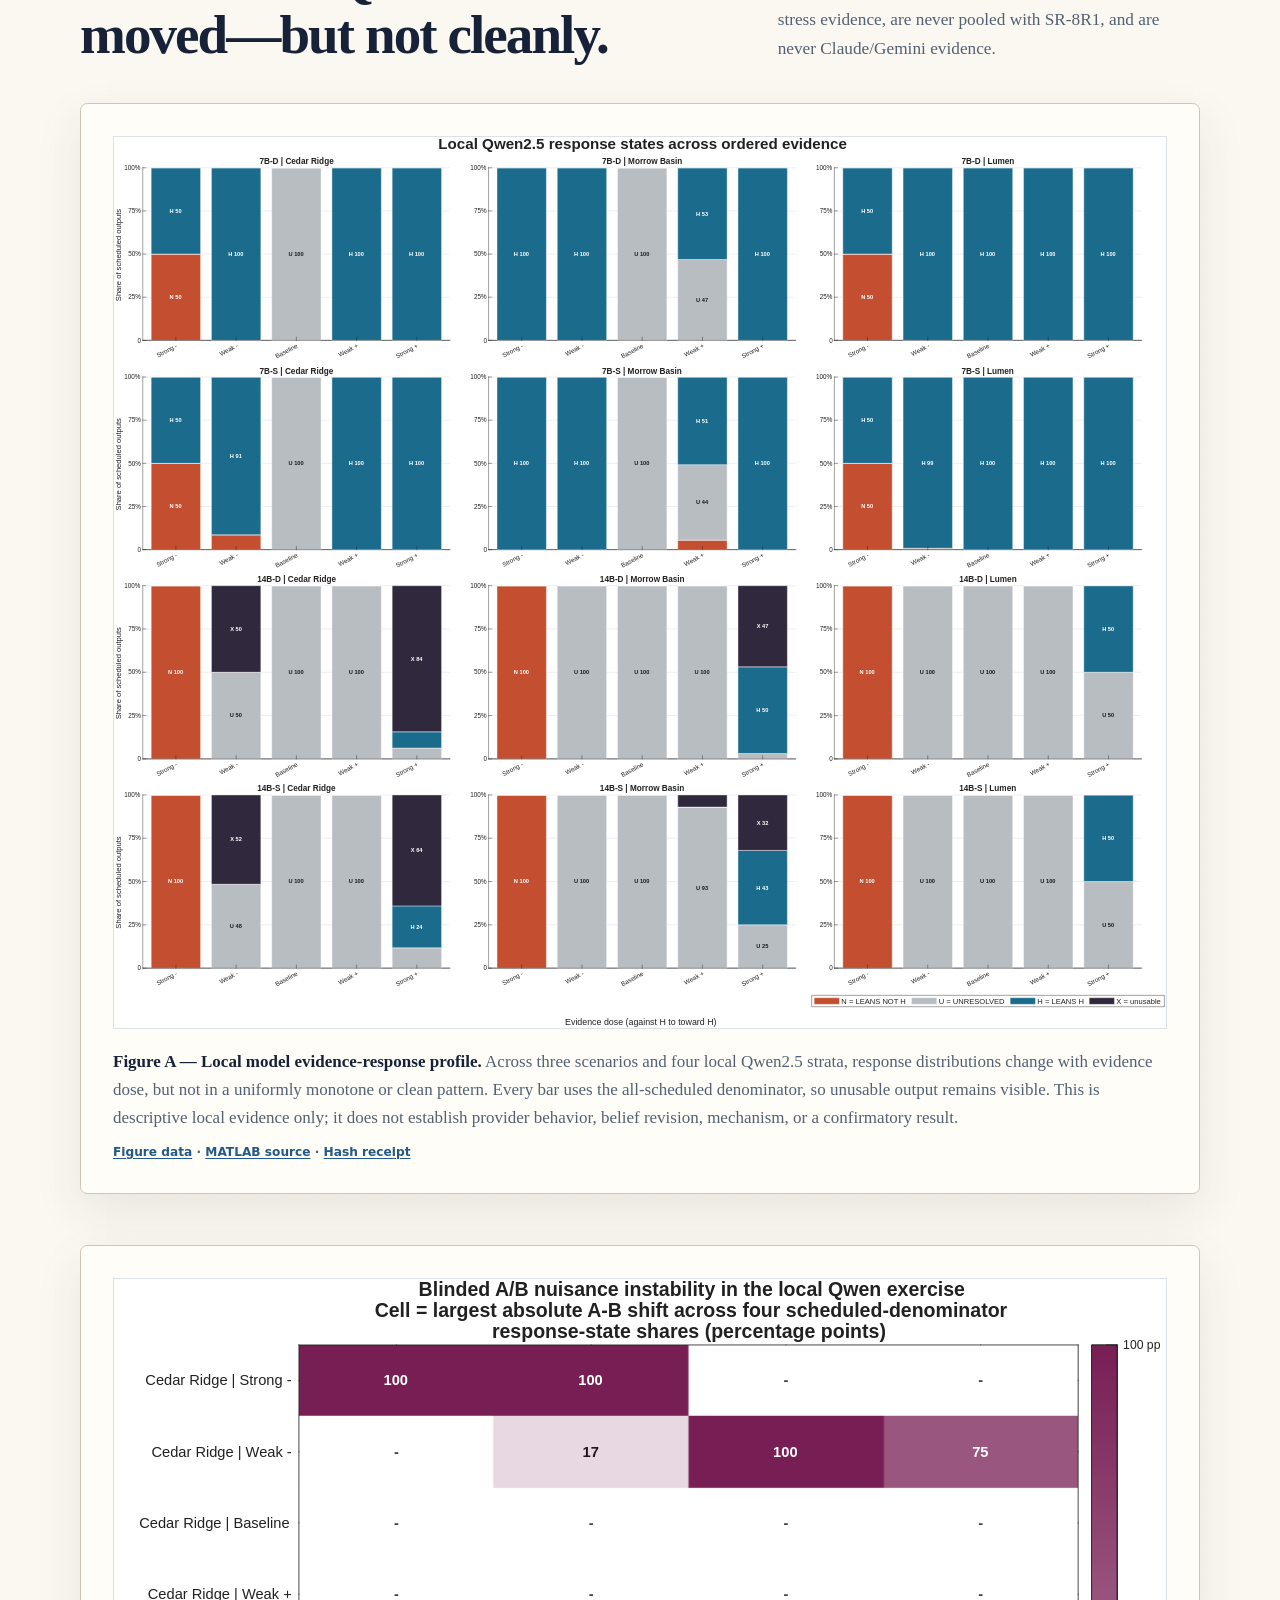
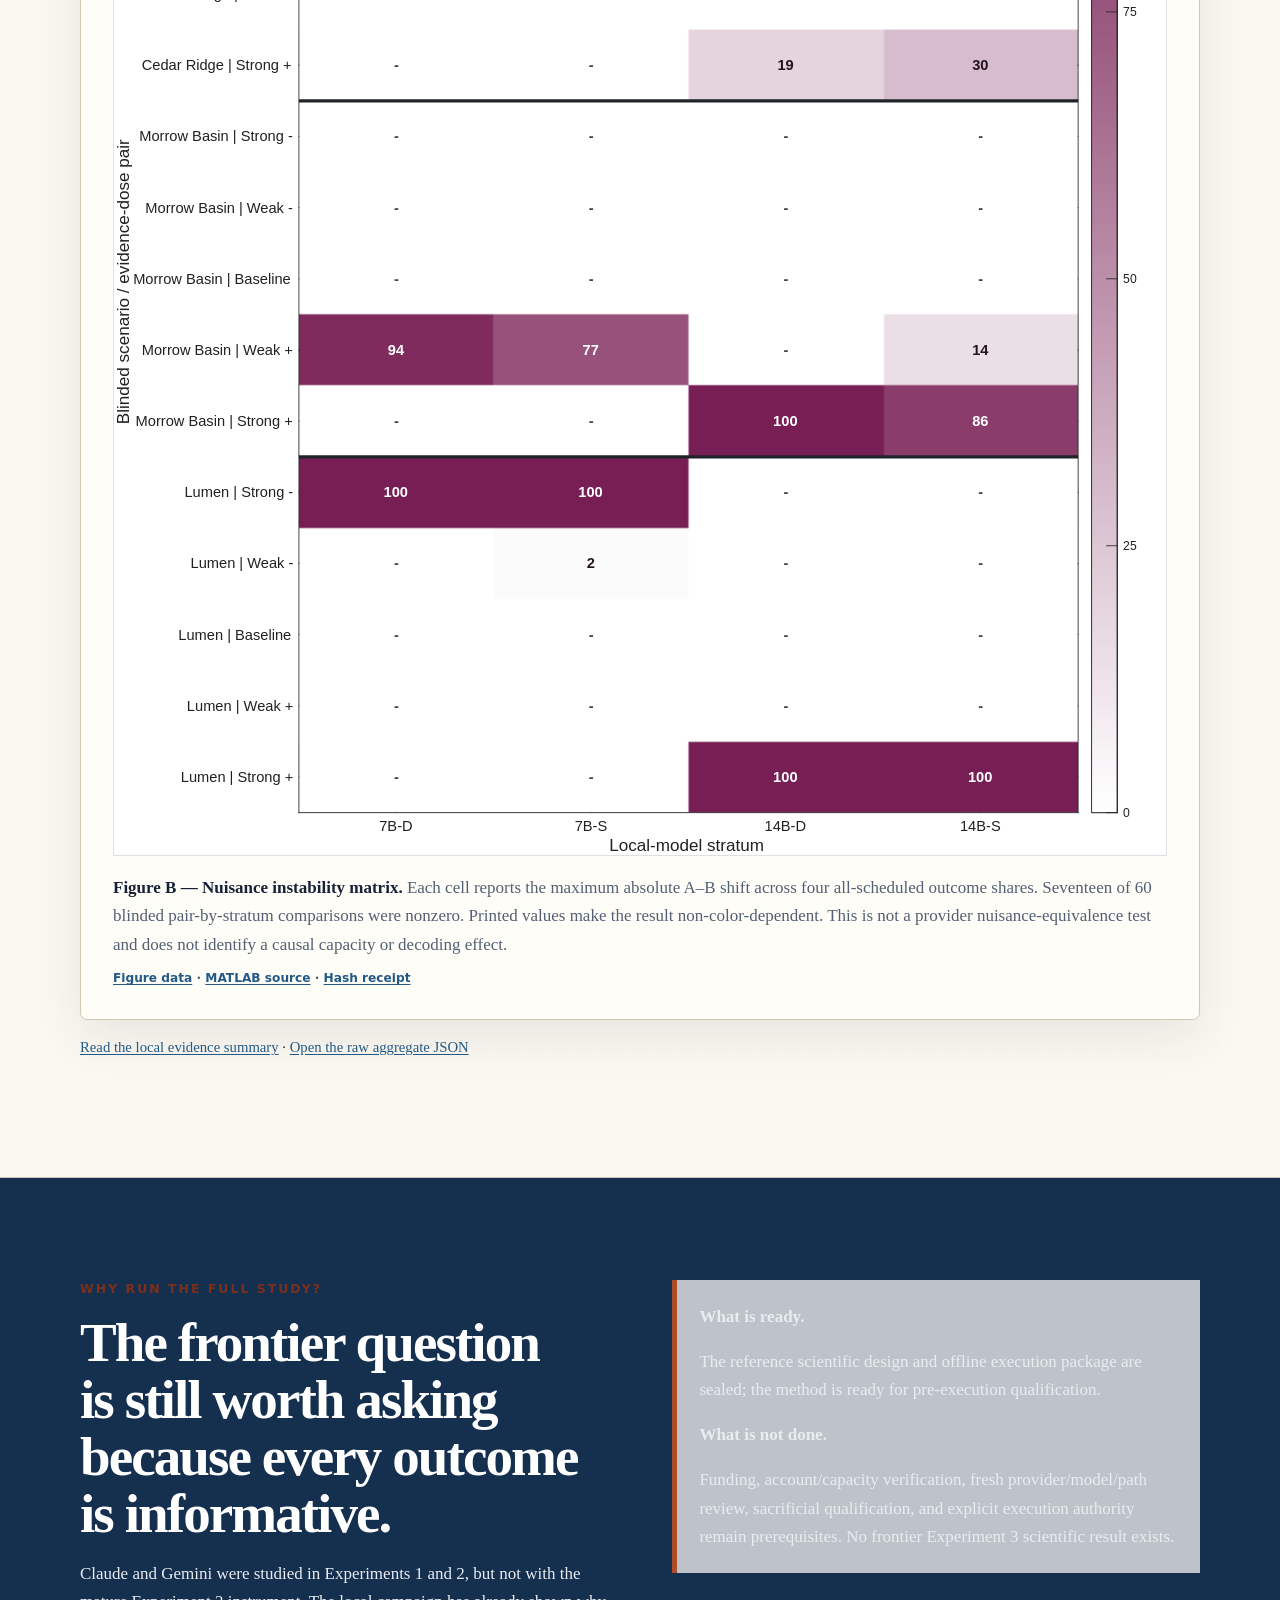
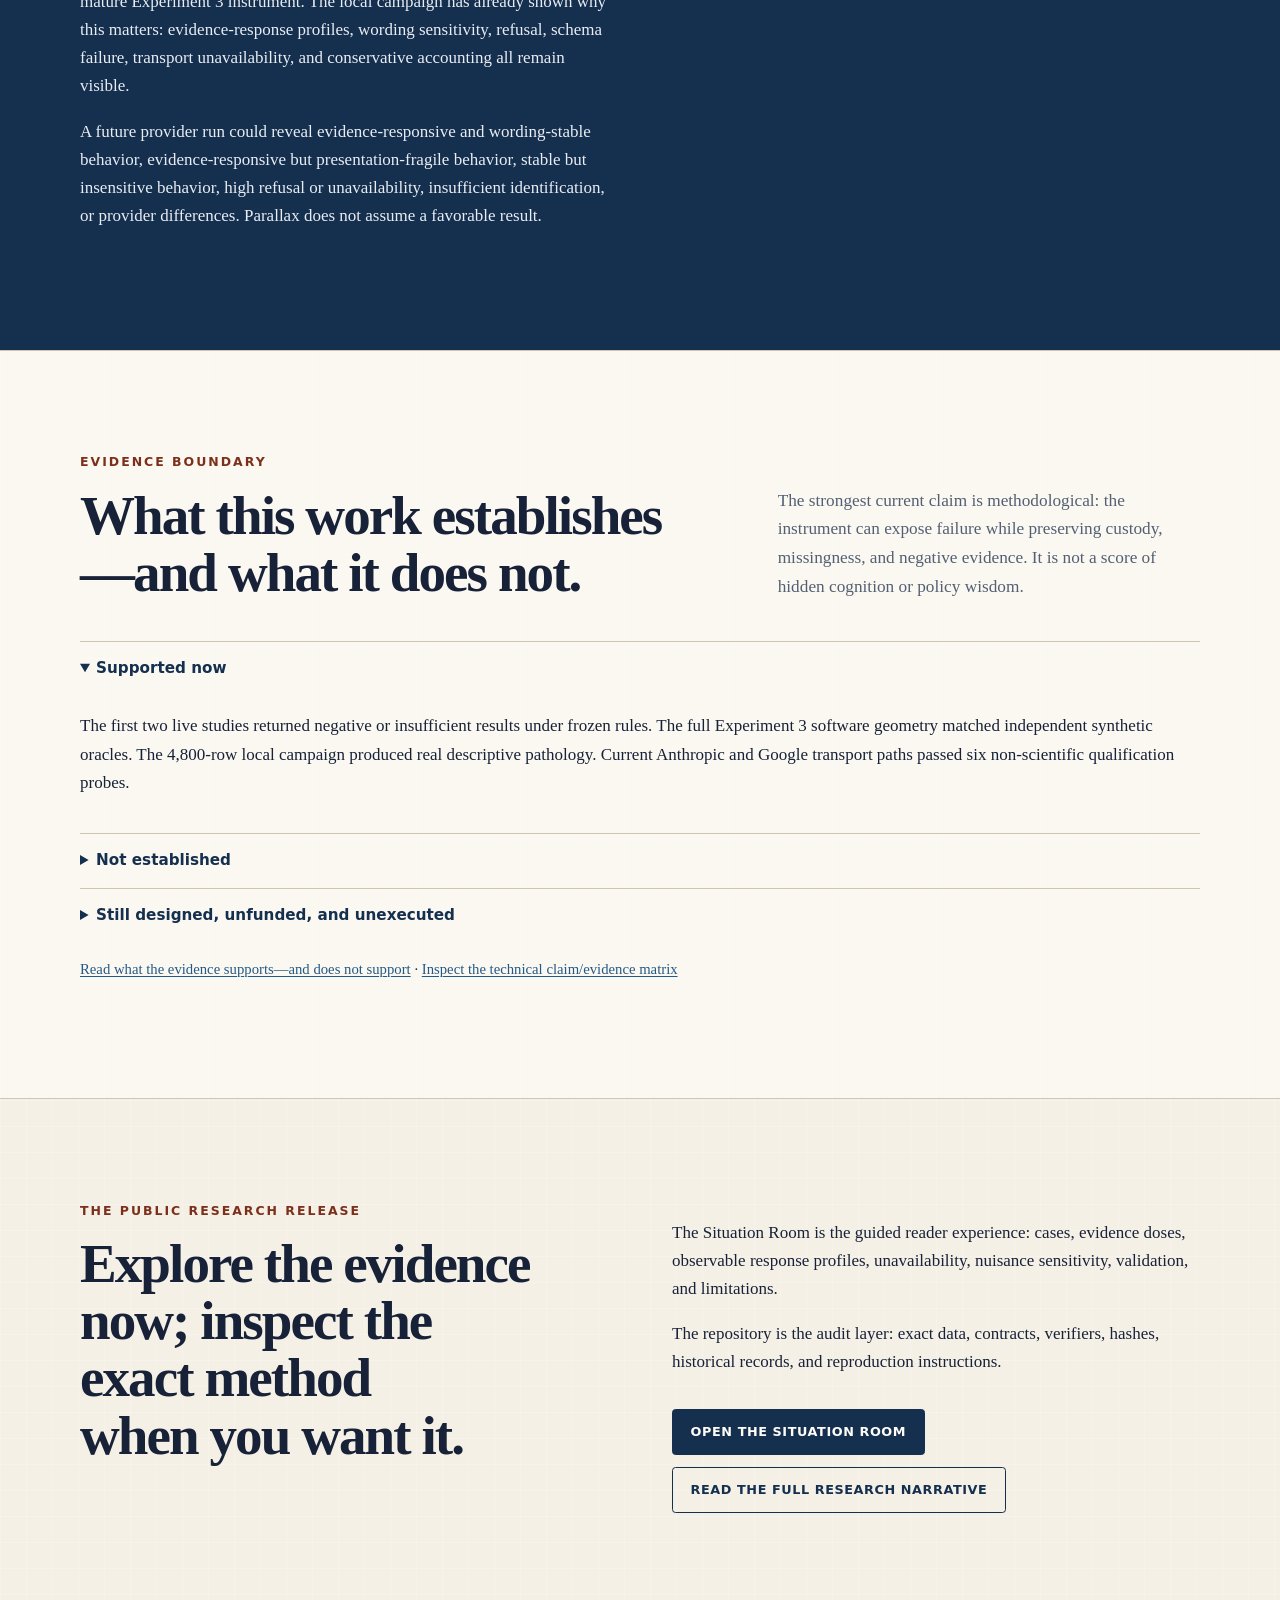
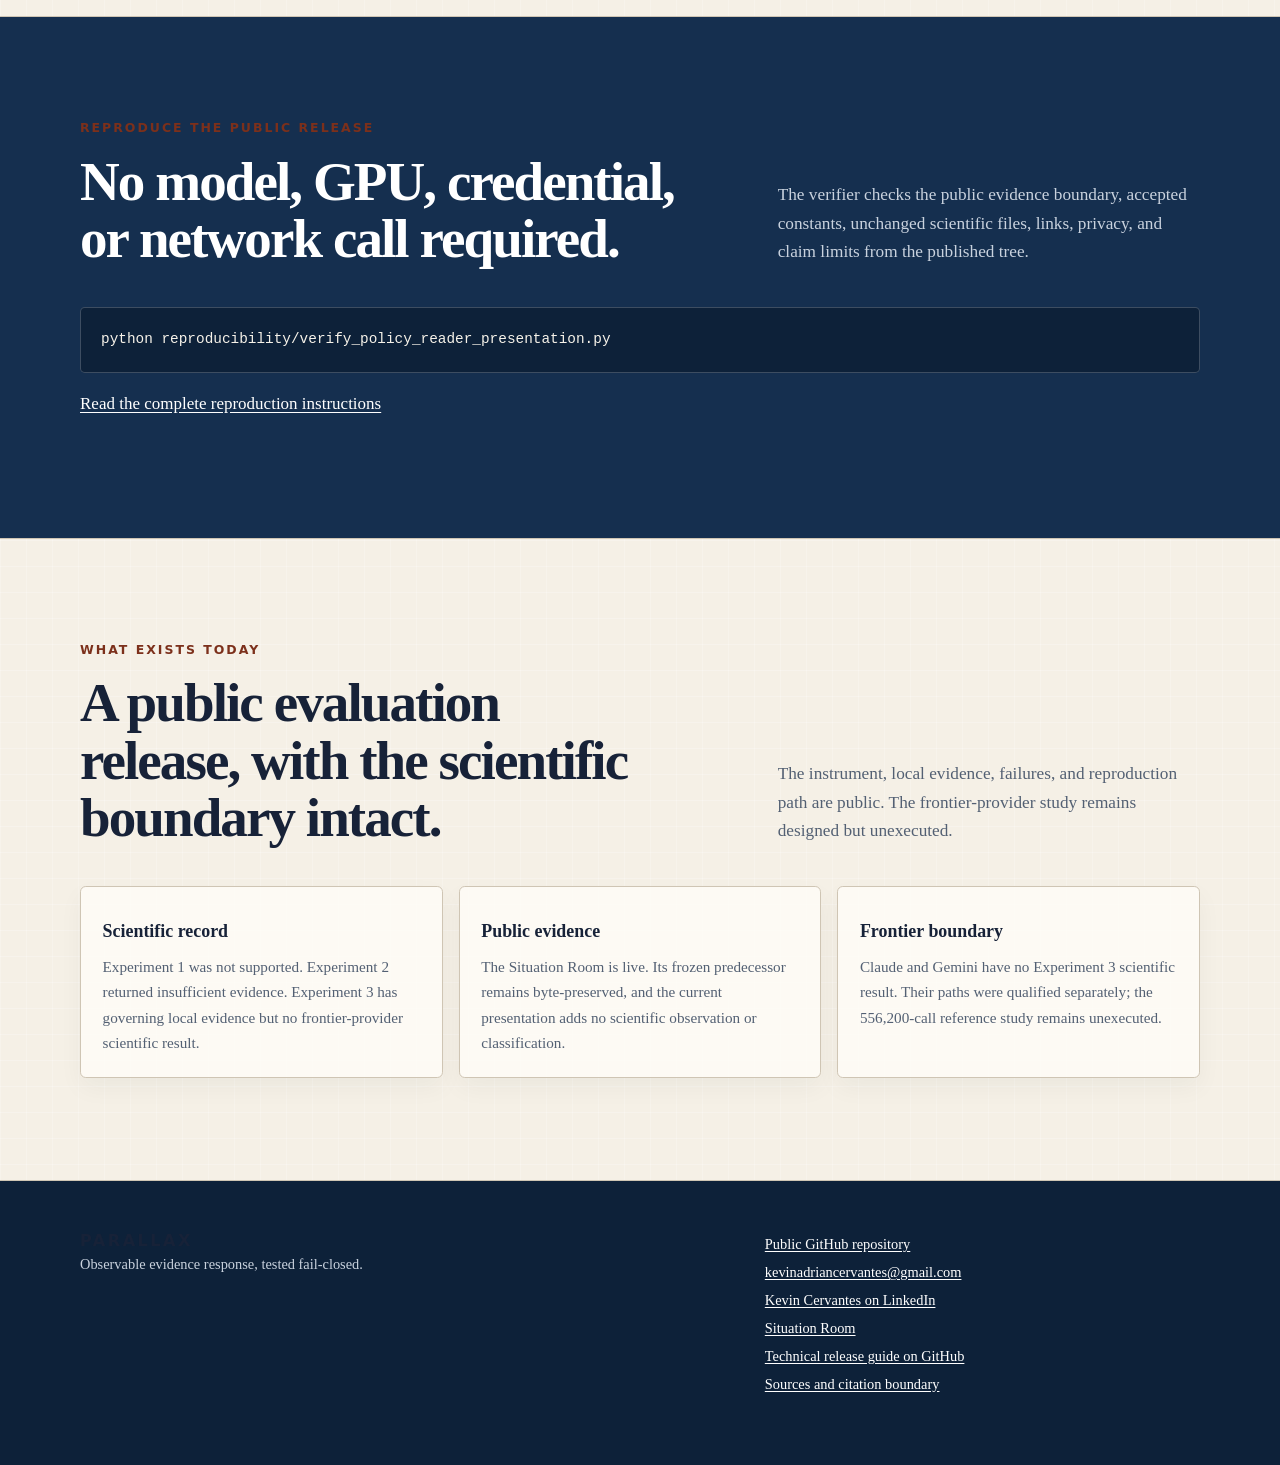
==== commit 79db8643: "Scope final Experiment 3 submission language" ====
--- a/index.html
+++ b/index.html
@@ -100,7 +100,7 @@
           <ul>
             <li><strong>823 rows reached a non-transport terminal state</strong>: 822 substantive ordinal assessments and one measurement-unavailable row; 777 transport-unavailable rows remain in the denominator.</li>
             <li><strong>Earlier 4,800-run stress campaign:</strong> preserved separately and never pooled with the current result.</li>
-            <li><strong>Claude/Gemini science:</strong> not run. <strong>Operational utility:</strong> not established.</li>
+            <li><strong>Experiment 3 Claude/Gemini science:</strong> not run. <strong>Operational utility:</strong> not established.</li>
           </ul>
           <p class="compact">The public story comes first. Exact contracts, custody records, and preserved historical bytes remain available in the <a href="https://github.com/kevinadriancervantes/parallax">technical repository</a>.</p>
         </aside>
